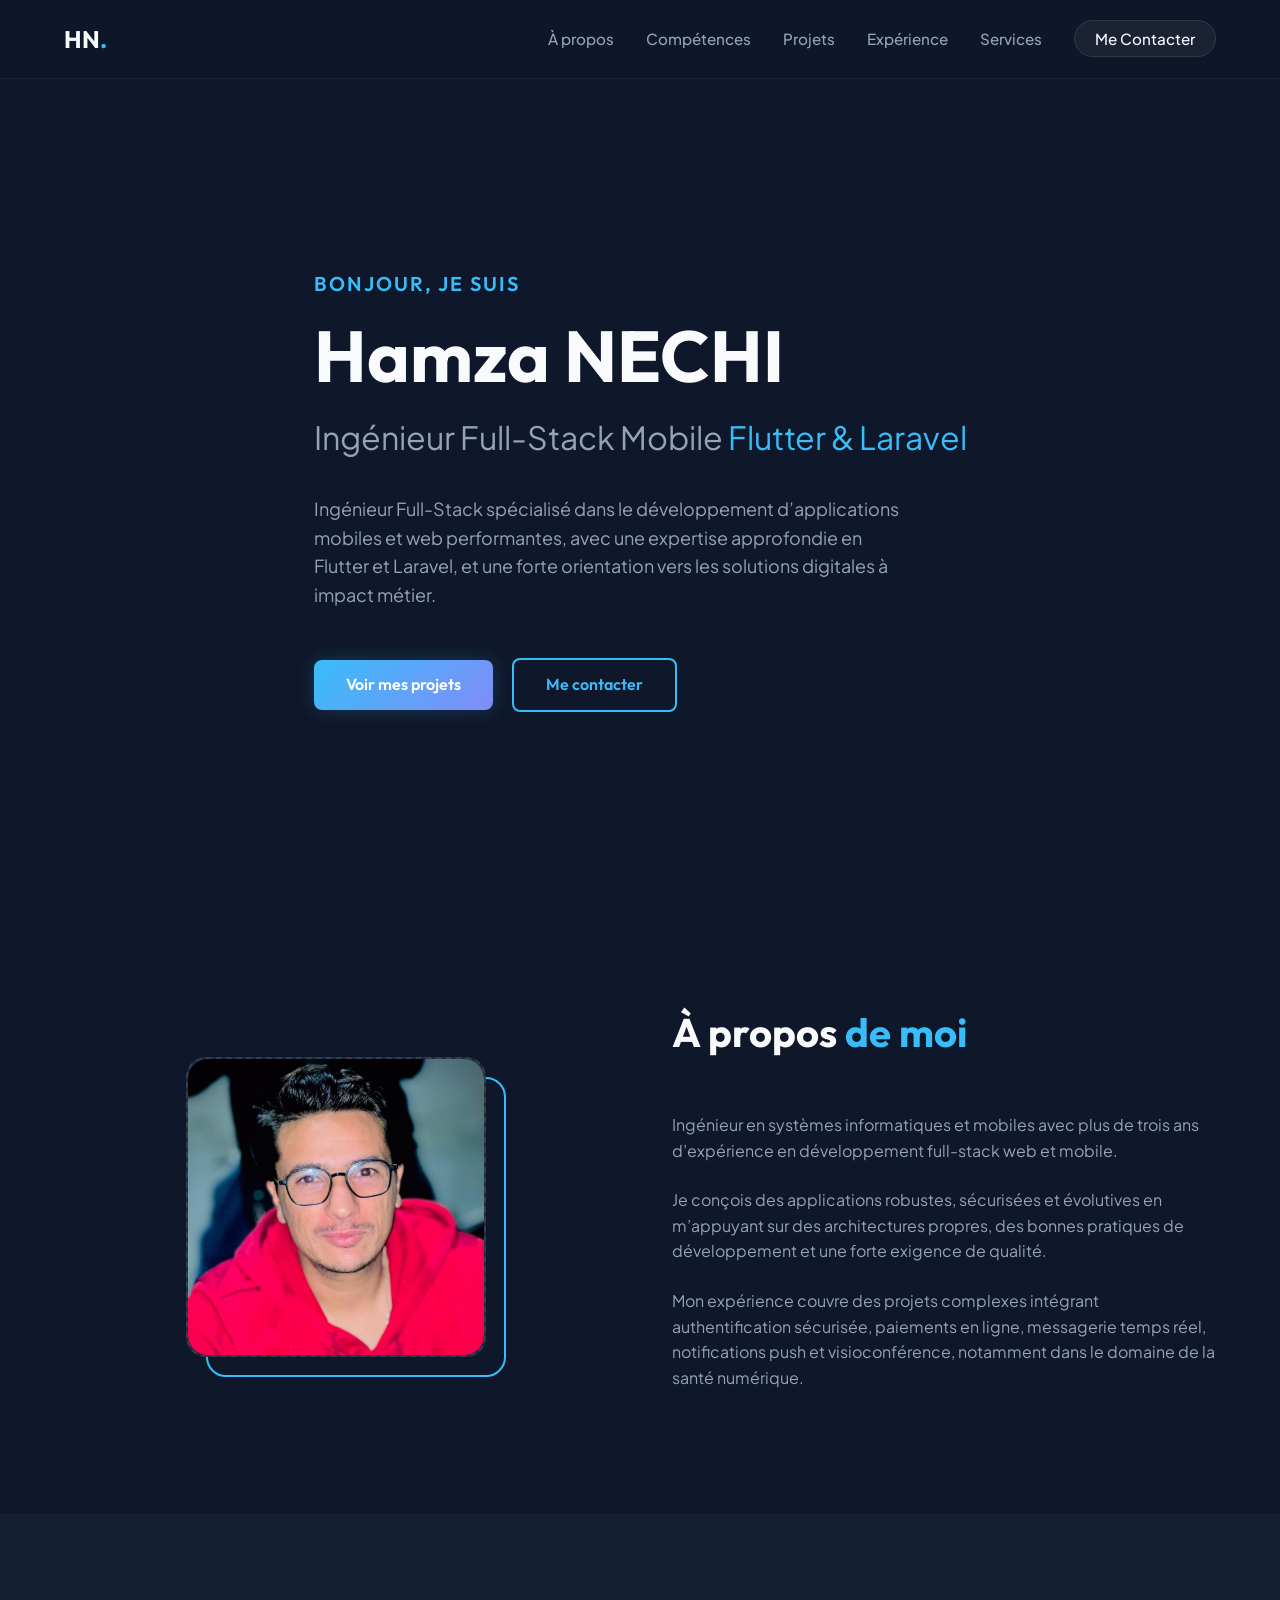
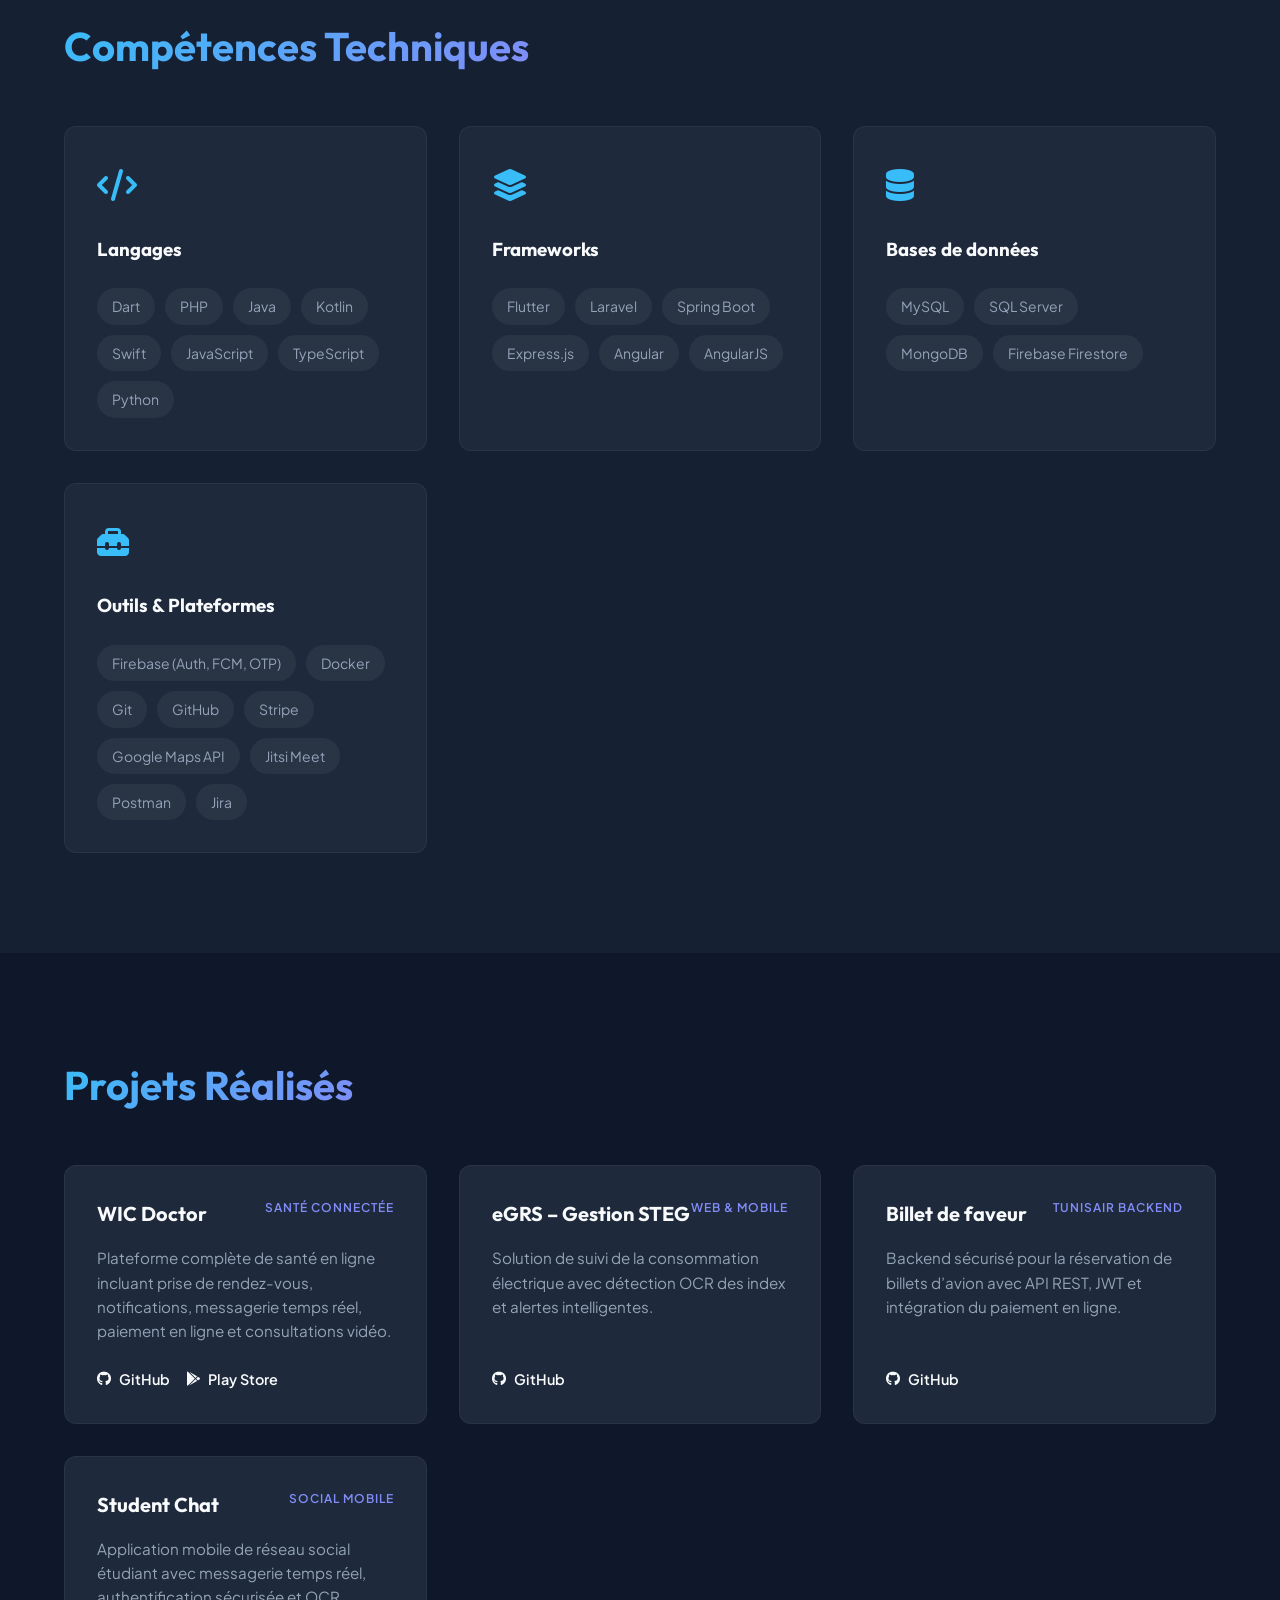
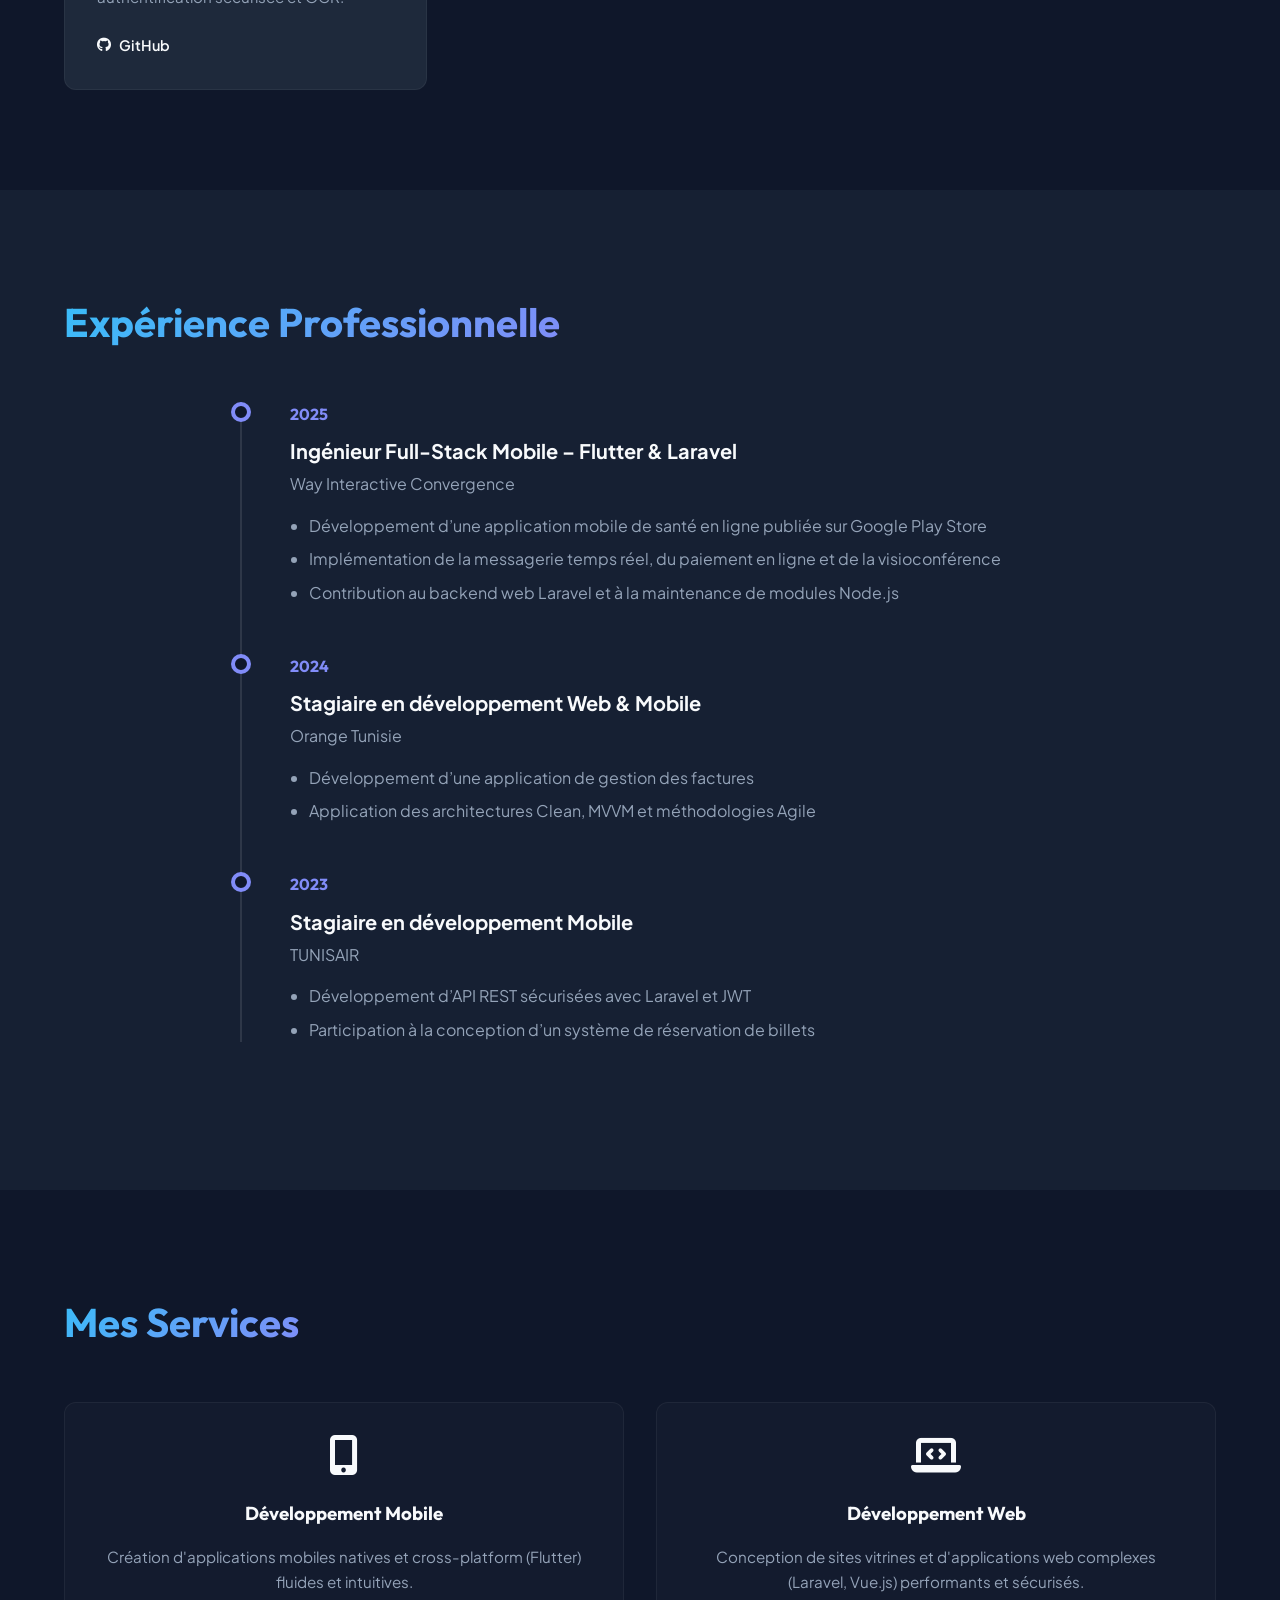
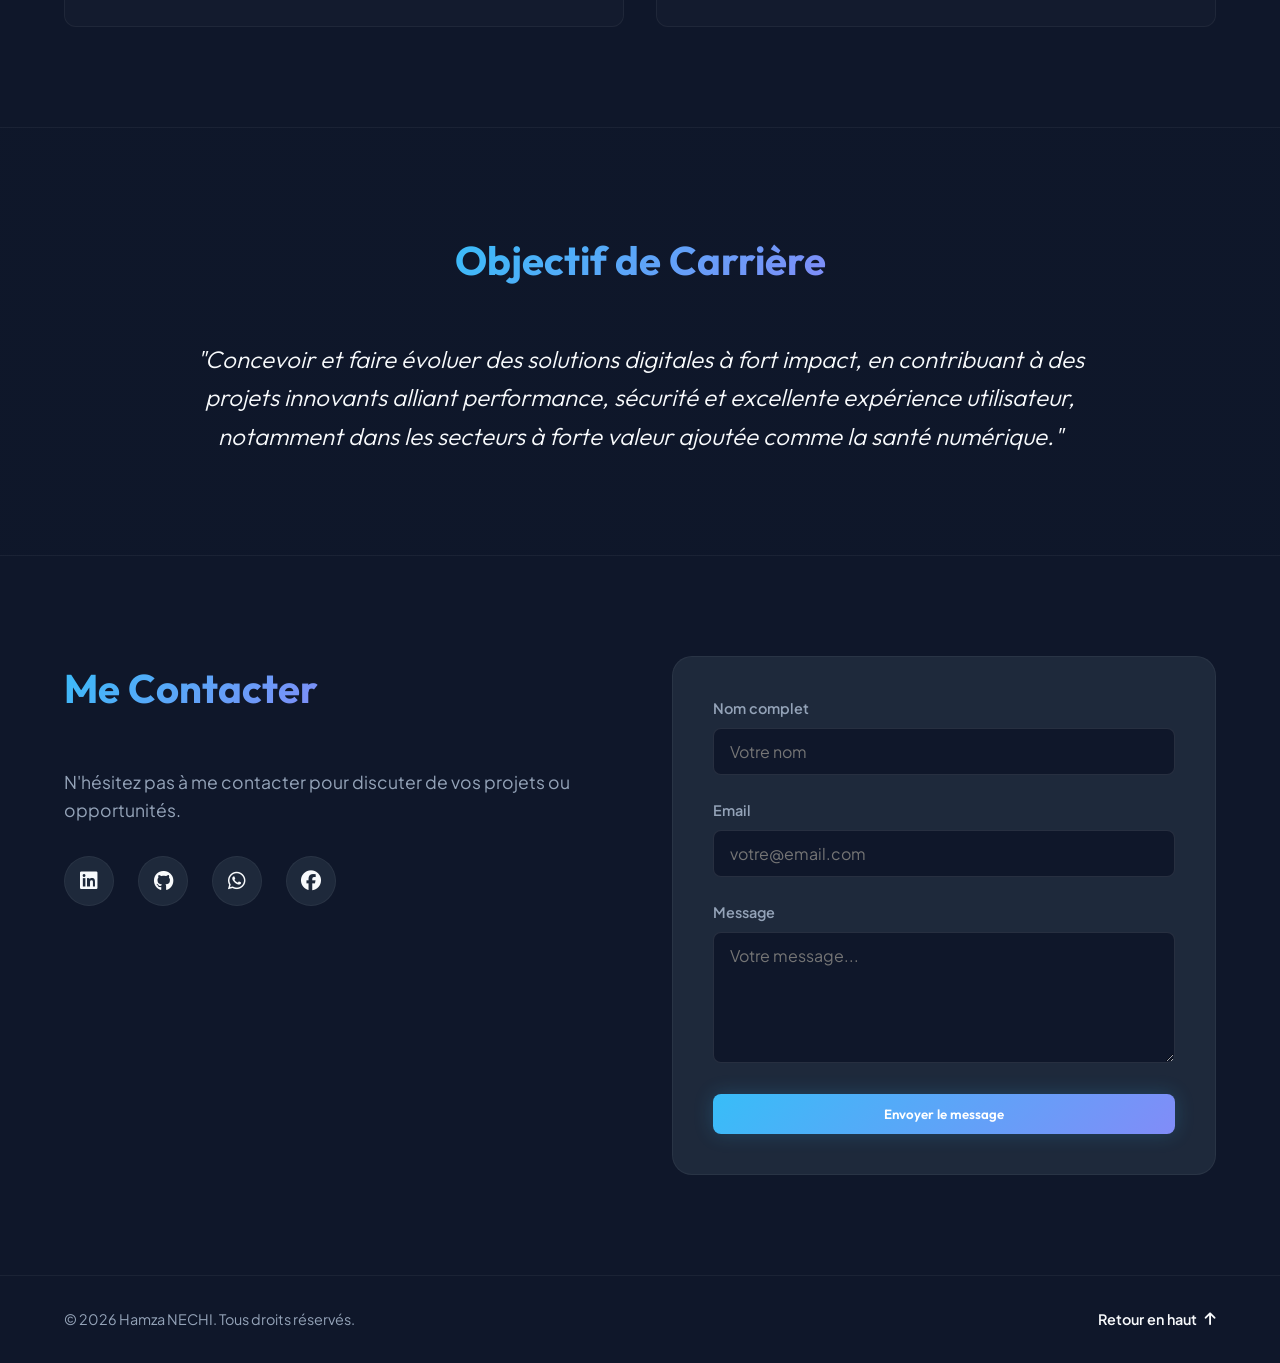
==== index.html @ a2083e77 "version 0" ====
<!DOCTYPE html>
<html lang="fr" class="scroll-smooth">

<head>
    <meta charset="UTF-8">
    <meta name="viewport" content="width=device-width, initial-scale=1.0">
    <title>Hamza NECHI | Ingénieur Full-Stack Mobile</title>
    <meta name="description"
        content="Portfolio de Hamza NECHI, Ingénieur Full-Stack Mobile spécialisé en Flutter et Laravel. Découvrez mes projets et compétences.">

    <!-- Fonts -->
    <link rel="preconnect" href="https://fonts.googleapis.com">
    <link rel="preconnect" href="https://fonts.gstatic.com" crossorigin>
    <link
        href="https://fonts.googleapis.com/css2?family=Outfit:wght@300;400;600;700&family=Plus+Jakarta+Sans:wght@400;500;700&display=swap"
        rel="stylesheet">

    <!-- Icons -->
    <link rel="stylesheet" href="https://cdnjs.cloudflare.com/ajax/libs/font-awesome/6.4.0/css/all.min.css">

    <!-- Styles -->
    <link rel="stylesheet" href="styles.css">
</head>

<body>

    <!-- Navigation -->
    <nav class="navbar">
        <div class="container nav-container">
            <a href="#hero" class="logo">HN<span class="dot">.</span></a>
            <button class="mobile-menu-btn" aria-label="Toggle menu">
                <span></span>
                <span></span>
                <span></span>
            </button>
            <ul class="nav-links">
                <li><a href="#about">À propos</a></li>
                <li><a href="#skills">Compétences</a></li>
                <li><a href="#projects">Projets</a></li>
                <li><a href="#experience">Expérience</a></li>
                <li><a href="#services">Services</a></li>
                <li><a href="#contact" class="btn-nav">Me Contacter</a></li>
            </ul>
        </div>
    </nav>

    <!-- Hero Section -->
    <section id="hero" class="hero-section">
        <div class="container hero-content">
            <span class="greeting">Bonjour, je suis</span>
            <h1 class="hero-name">Hamza NECHI</h1>
            <h2 class="hero-role">Ingénieur Full-Stack Mobile <span class="highlight">Flutter & Laravel</span></h2>
            <p class="hero-intro">
                Ingénieur Full-Stack spécialisé dans le développement d’applications mobiles et web performantes, avec
                une expertise approfondie en Flutter et Laravel, et une forte orientation vers les solutions digitales à
                impact métier.
            </p>
            <div class="hero-buttons">
                <a href="#projects" class="btn btn-primary">Voir mes projets</a>
                <a href="#contact" class="btn btn-outline">Me contacter</a>
            </div>
        </div>
        <div class="hero-background"></div>
    </section>

    <!-- About Me Section -->
    <section id="about" class="section">
        <div class="container about-container">
            <div class="about-image">
                <div class="about-frame">
                    <div class="frame-content">
                        <img src="assets/profile.jpg" alt="Hamza NECHI">
                    </div>
                    <div class="frame-backdrop"></div>
                </div>
            </div>
            <div class="about-text">
                <h2 class="section-title">À propos <span class="highlight-alt">de moi</span></h2>
                <div class="about-content">
                    <p>Ingénieur en systèmes informatiques et mobiles avec plus de trois ans d’expérience en
                        développement full-stack web et mobile.</p>
                    <p>Je conçois des applications robustes, sécurisées et évolutives en m’appuyant sur des
                        architectures propres, des bonnes pratiques de développement et une forte exigence de qualité.
                    </p>
                    <p>Mon expérience couvre des projets complexes intégrant authentification sécurisée, paiements en
                        ligne, messagerie temps réel, notifications push et visioconférence, notamment dans le domaine
                        de la santé numérique.</p>
                </div>

                <!-- Career Objective in About or separate? Request said separate section, will keep separate but maybe reference here -->
            </div>
        </div>
    </section>

    <!-- Skills Section -->
    <section id="skills" class="section bg-alt">
        <div class="container">
            <h2 class="section-title text-center">Compétences Techniques</h2>
            <div class="skills-grid">

                <!-- Languages -->
                <div class="skill-card">
                    <div class="skill-icon"><i class="fa-solid fa-code"></i></div>
                    <h3>Langages</h3>
                    <div class="skill-tags">
                        <span>Dart</span>
                        <span>PHP</span>
                        <span>Java</span>
                        <span>Kotlin</span>
                        <span>Swift</span>
                        <span>JavaScript</span>
                        <span>TypeScript</span>
                        <span>Python</span>
                    </div>
                </div>

                <!-- Frameworks -->
                <div class="skill-card">
                    <div class="skill-icon"><i class="fa-solid fa-layer-group"></i></div>
                    <h3>Frameworks</h3>
                    <div class="skill-tags">
                        <span>Flutter</span>
                        <span>Laravel</span>
                        <span>Spring Boot</span>
                        <span>Express.js</span>
                        <span>Angular</span>
                        <span>AngularJS</span>
                    </div>
                </div>

                <!-- Databases -->
                <div class="skill-card">
                    <div class="skill-icon"><i class="fa-solid fa-database"></i></div>
                    <h3>Bases de données</h3>
                    <div class="skill-tags">
                        <span>MySQL</span>
                        <span>SQL Server</span>
                        <span>MongoDB</span>
                        <span>Firebase Firestore</span>
                    </div>
                </div>

                <!-- Tools -->
                <div class="skill-card">
                    <div class="skill-icon"><i class="fa-solid fa-toolbox"></i></div>
                    <h3>Outils & Plateformes</h3>
                    <div class="skill-tags">
                        <span>Firebase (Auth, FCM, OTP)</span>
                        <span>Docker</span>
                        <span>Git</span>
                        <span>GitHub</span>
                        <span>Stripe</span>
                        <span>Google Maps API</span>
                        <span>Jitsi Meet</span>
                        <span>Postman</span>
                        <span>Jira</span>
                    </div>
                </div>

            </div>
        </div>
    </section>

    <!-- Projects Section -->
    <section id="projects" class="section">
        <div class="container">
            <h2 class="section-title text-center">Projets Réalisés</h2>
            <div class="projects-grid">

                <!-- Project 1 -->
                <article class="project-card">
                    <div class="project-content">
                        <div class="project-header">
                            <h3>WIC Doctor</h3>
                            <span class="project-type">Santé Connectée</span>
                        </div>
                        <p>Plateforme complète de santé en ligne incluant prise de rendez-vous, notifications,
                            messagerie temps réel, paiement en ligne et consultations vidéo.</p>
                        <div class="project-links">
                            <a href="#" class="link-item"><i class="fa-brands fa-github"></i> GitHub</a>
                            <a href="#" class="link-item"><i class="fa-brands fa-google-play"></i> Play Store</a>
                        </div>
                    </div>
                </article>

                <!-- Project 2 -->
                <article class="project-card">
                    <div class="project-content">
                        <div class="project-header">
                            <h3>eGRS – Gestion STEG</h3>
                            <span class="project-type">Web & Mobile</span>
                        </div>
                        <p>Solution de suivi de la consommation électrique avec détection OCR des index et alertes
                            intelligentes.</p>
                        <div class="project-links">
                            <a href="#" class="link-item"><i class="fa-brands fa-github"></i> GitHub</a>
                        </div>
                    </div>
                </article>

                <!-- Project 3 -->
                <article class="project-card">
                    <div class="project-content">
                        <div class="project-header">
                            <h3>Billet de faveur</h3>
                            <span class="project-type">TUNISAIR Backend</span>
                        </div>
                        <p>Backend sécurisé pour la réservation de billets d’avion avec API REST, JWT et intégration du
                            paiement en ligne.</p>
                        <div class="project-links">
                            <a href="#" class="link-item"><i class="fa-brands fa-github"></i> GitHub</a>
                        </div>
                    </div>
                </article>

                <!-- Project 4 -->
                <article class="project-card">
                    <div class="project-content">
                        <div class="project-header">
                            <h3>Student Chat</h3>
                            <span class="project-type">Social Mobile</span>
                        </div>
                        <p>Application mobile de réseau social étudiant avec messagerie temps réel, authentification
                            sécurisée et OCR.</p>
                        <div class="project-links">
                            <a href="#" class="link-item"><i class="fa-brands fa-github"></i> GitHub</a>
                        </div>
                    </div>
                </article>

            </div>
        </div>
    </section>

    <!-- Experience Section -->
    <section id="experience" class="section bg-alt">
        <div class="container">
            <h2 class="section-title text-center">Expérience Professionnelle</h2>
            <div class="timeline">

                <!-- Exp 1 -->
                <div class="timeline-item">
                    <div class="timeline-marker"></div>
                    <div class="timeline-content">
                        <div class="timeline-date">2025</div>
                        <h3 class="timeline-role">Ingénieur Full-Stack Mobile – Flutter & Laravel</h3>
                        <h4 class="timeline-company">Way Interactive Convergence</h4>
                        <ul class="timeline-details">
                            <li>Développement d’une application mobile de santé en ligne publiée sur Google Play Store
                            </li>
                            <li>Implémentation de la messagerie temps réel, du paiement en ligne et de la
                                visioconférence</li>
                            <li>Contribution au backend web Laravel et à la maintenance de modules Node.js</li>
                        </ul>
                    </div>
                </div>

                <!-- Exp 2 -->
                <div class="timeline-item">
                    <div class="timeline-marker"></div>
                    <div class="timeline-content">
                        <div class="timeline-date">2024</div>
                        <h3 class="timeline-role">Stagiaire en développement Web & Mobile</h3>
                        <h4 class="timeline-company">Orange Tunisie</h4>
                        <ul class="timeline-details">
                            <li>Développement d’une application de gestion des factures</li>
                            <li>Application des architectures Clean, MVVM et méthodologies Agile</li>
                        </ul>
                    </div>
                </div>

                <!-- Exp 3 -->
                <div class="timeline-item">
                    <div class="timeline-marker"></div>
                    <div class="timeline-content">
                        <div class="timeline-date">2023</div>
                        <h3 class="timeline-role">Stagiaire en développement Mobile</h3>
                        <h4 class="timeline-company">TUNISAIR</h4>
                        <ul class="timeline-details">
                            <li>Développement d’API REST sécurisées avec Laravel et JWT</li>
                            <li>Participation à la conception d’un système de réservation de billets</li>
                        </ul>
                    </div>
                </div>

            </div>
        </div>
    </section>

    <!-- Services Section -->
    <section id="services" class="section">
        <div class="container">
            <h2 class="section-title text-center">Mes Services</h2>
            <div class="services-grid">
                <div class="service-card">
                    <i class="fa-solid fa-mobile-screen-button service-icon"></i>
                    <h3>Développement Mobile</h3>
                    <p>Création d'applications mobiles natives et cross-platform (Flutter) fluides et intuitives.</p>
                </div>
                <div class="service-card">
                    <i class="fa-solid fa-laptop-code service-icon"></i>
                    <h3>Développement Web</h3>
                    <p>Conception de sites vitrines et d'applications web complexes (Laravel, Vue.js) performants et
                        sécurisés.</p>
                </div>
            </div>
        </div>
    </section>

    <!-- Career Objective -->
    <section id="objective" class="section callout-section">
        <div class="container text-center">
            <h2 class="section-title">Objectif de Carrière</h2>
            <p class="objective-text">
                "Concevoir et faire évoluer des solutions digitales à fort impact, en contribuant à des projets
                innovants alliant performance, sécurité et excellente expérience utilisateur, notamment dans les
                secteurs à forte valeur ajoutée comme la santé numérique."
            </p>
        </div>
    </section>

    <!-- Contact Section -->
    <section id="contact" class="section">
        <div class="container contact-container">
            <div class="contact-info">
                <h2 class="section-title">Me Contacter</h2>
                <p>N'hésitez pas à me contacter pour discuter de vos projets ou opportunités.</p>
                <div class="social-links">
                    <a href="https://www.linkedin.com/in/hamza-nechi/" target="_blank" aria-label="LinkedIn"><i
                            class="fa-brands fa-linkedin"></i></a>
                    <a href="https://github.com/HamzaNechi" target="_blank" aria-label="GitHub"><i
                            class="fa-brands fa-github"></i></a>
                    <a href="https://wa.me/21652907678" target="_blank" aria-label="WhatsApp"><i
                            class="fa-brands fa-whatsapp"></i></a>
                    <a href="#" aria-label="Facebook"><i class="fa-brands fa-facebook"></i></a>
                </div>
            </div>
            <div class="contact-form-wrapper">
                <form class="contact-form">
                    <div class="form-group">
                        <label for="name">Nom complet</label>
                        <input type="text" id="name" name="name" required placeholder="Votre nom">
                    </div>
                    <div class="form-group">
                        <label for="email">Email</label>
                        <input type="email" id="email" name="email" required placeholder="votre@email.com">
                    </div>
                    <div class="form-group">
                        <label for="message">Message</label>
                        <textarea id="message" name="message" rows="5" required
                            placeholder="Votre message..."></textarea>
                    </div>
                    <button type="submit" class="btn btn-primary full-width">Envoyer le message</button>
                </form>
            </div>
        </div>
    </section>

    <!-- Footer -->
    <footer class="footer">
        <div class="container footer-content">
            <p>&copy; 2026 Hamza NECHI. Tous droits réservés.</p>
            <a href="#hero" class="back-to-top">Retour en haut <i class="fa-solid fa-arrow-up"></i></a>
        </div>
    </footer>

    <script src="script.js"></script>
</body>

</html>
---- styles.css ----
/* CSS Variables & Reset */
:root {
    /* Colors - Slate & Blue Theme */
    --bg-dark: #0f172a;
    --bg-card: #1e293b;
    --bg-alt: #162033;

    --text-main: #f8fafc;
    --text-muted: #94a3b8;

    --accent-primary: #38bdf8;
    /* Sky 400 */
    --accent-secondary: #818cf8;
    /* Indigo 400 */
    --accent-glow: rgba(56, 189, 248, 0.2);

    --gradient-main: linear-gradient(135deg, var(--accent-primary), var(--accent-secondary));

    --font-heading: 'Outfit', sans-serif;
    --font-body: 'Plus Jakarta Sans', sans-serif;

    --radius-sm: 8px;
    --radius-md: 12px;
    --radius-lg: 20px;

    --transition: all 0.3s ease;
}

* {
    margin: 0;
    padding: 0;
    box-sizing: border-box;
}

html,
body {
    overflow-x: hidden;
    width: 100%;
}

html {
    scroll-behavior: smooth;
    scroll-padding-top: 80px;
}

body {
    background-color: var(--bg-dark);
    color: var(--text-main);
    font-family: var(--font-body);
    line-height: 1.6;
}

a {
    text-decoration: none;
    color: inherit;
    transition: var(--transition);
}

ul {
    list-style: none;
}

img {
    max-width: 100%;
    height: auto;
    display: block;
}

/* Utilities */
.container {
    max-width: 1200px;
    margin: 0 auto;
    padding: 0 24px;
}

.text-center {
    text-align: center;
}

.section {
    padding: 100px 0;
}

.bg-alt {
    background-color: var(--bg-alt);
}

.section-title {
    font-family: var(--font-heading);
    font-size: 2.5rem;
    font-weight: 700;
    margin-bottom: 3rem;
    background: var(--gradient-main);
    background-clip: text;
    -webkit-background-clip: text;
    -webkit-text-fill-color: transparent;
    display: inline-block;
}

.highlight {
    color: var(--accent-primary);
}

/* Buttons */
.btn {
    display: inline-block;
    padding: 12px 32px;
    border-radius: var(--radius-sm);
    font-weight: 600;
    cursor: pointer;
    font-family: var(--font-heading);
}

.btn-primary {
    background: var(--gradient-main);
    color: #fff;
    box-shadow: 0 0 20px var(--accent-glow);
    border: none;
}

.btn-primary:hover {
    box-shadow: 0 0 30px rgba(56, 189, 248, 0.4);
    transform: translateY(-2px);
}

.btn-outline {
    background: transparent;
    border: 2px solid var(--accent-primary);
    color: var(--accent-primary);
    margin-left: 1rem;
}

.btn-outline:hover {
    background: rgba(56, 189, 248, 0.1);
}

.full-width {
    width: 100%;
}

/* Navbar */
.navbar {
    position: fixed;
    top: 0;
    left: 0;
    width: 100%;
    background-color: rgba(15, 23, 42, 0.9);
    backdrop-filter: blur(10px);
    z-index: 1000;
    border-bottom: 1px solid rgba(255, 255, 255, 0.05);
    padding: 20px 0;
    transition: padding 0.3s;
}

.nav-container {
    display: flex;
    justify-content: space-between;
    align-items: center;
}

.logo {
    font-family: var(--font-heading);
    font-size: 1.5rem;
    font-weight: 700;
    color: var(--text-main);
}

.dot {
    color: var(--accent-primary);
}

.nav-links {
    display: flex;
    gap: 32px;
    align-items: center;
}

.nav-links li a {
    font-size: 0.95rem;
    font-weight: 500;
    color: var(--text-muted);
}

.nav-links li a:hover,
.nav-links li a.active {
    color: var(--accent-primary);
}

.btn-nav {
    padding: 8px 20px;
    background: rgba(255, 255, 255, 0.05);
    border-radius: 50px;
    color: var(--text-main) !important;
    border: 1px solid rgba(255, 255, 255, 0.1);
}

.btn-nav:hover {
    border-color: var(--accent-primary);
    background: rgba(56, 189, 248, 0.1);
}

.mobile-menu-btn {
    display: none;
    background: none;
    border: none;
    cursor: pointer;
}

/* Hero Section */
.hero-section {
    min-height: 100vh;
    display: flex;
    align-items: center;
    position: relative;
    /* For background graphic */
    padding-top: 80px;
}

.hero-content {
    max-width: 800px;
    position: relative;
    z-index: 2;
}

.greeting {
    display: block;
    font-family: var(--font-heading);
    color: var(--accent-primary);
    font-size: 1.25rem;
    margin-bottom: 1rem;
    letter-spacing: 2px;
    text-transform: uppercase;
    font-weight: 600;
}

.hero-name {
    font-family: var(--font-heading);
    font-size: 4.5rem;
    font-weight: 700;
    line-height: 1.1;
    margin-bottom: 1rem;
}

.hero-role {
    font-size: 2rem;
    color: var(--text-muted);
    font-weight: 400;
    margin-bottom: 2rem;
}

.hero-intro {
    font-size: 1.125rem;
    color: var(--text-muted);
    max-width: 600px;
    margin-bottom: 3rem;
}

/* About Section */
.about-container {
    display: grid;
    grid-template-columns: 1fr 1fr;
    gap: 4rem;
    align-items: center;
}

.about-frame {
    position: relative;
    width: 100%;
    max-width: 300px;
    aspect-ratio: 1 / 1;
    margin: 0 auto;
}

.frame-content {
    position: absolute;
    top: 0;
    left: 0;
    width: 100%;
    height: 100%;
    background: var(--bg-card);
    border: 2px dashed rgba(255, 255, 255, 0.1);
    border-radius: 20px;
    display: flex;
    align-items: center;
    justify-content: center;
    z-index: 2;
    overflow: hidden;
}

.frame-content img {
    width: 100%;
    height: 100%;
    object-fit: cover;
    border-radius: inherit;
}

.frame-backdrop {
    position: absolute;
    top: 20px;
    left: 20px;
    width: 100%;
    height: 100%;
    border: 2px solid var(--accent-primary);
    border-radius: 20px;
    z-index: 1;
}

.placeholder-icon {
    font-size: 4rem;
    color: var(--text-muted);
}

/* Specific override for About title to match design colors */
#about .section-title {
    background: none;
    -webkit-background-clip: initial;
    background-clip: initial;
    -webkit-text-fill-color: initial;
    color: var(--text-main);
}

.highlight-alt {
    color: var(--accent-primary);
    font-weight: 700;
}

.about-content p {
    margin-bottom: 1.5rem;
    color: var(--text-muted);
}

/* Skills Section */
.skills-grid {
    display: grid;
    grid-template-columns: repeat(auto-fit, minmax(280px, 1fr));
    gap: 2rem;
}

.skill-card {
    background: var(--bg-card);
    padding: 2rem;
    border-radius: var(--radius-md);
    transition: var(--transition);
    border: 1px solid rgba(255, 255, 255, 0.05);
}

.skill-card:hover {
    transform: translateY(-5px);
    border-color: var(--accent-primary);
}

.skill-icon {
    font-size: 2rem;
    color: var(--accent-primary);
    margin-bottom: 1.5rem;
}

.skill-card h3 {
    margin-bottom: 1.5rem;
    font-family: var(--font-heading);
}

.skill-tags {
    display: flex;
    flex-wrap: wrap;
    gap: 10px;
}

.skill-tags span {
    background: rgba(255, 255, 255, 0.05);
    padding: 6px 14px;
    border-radius: 50px;
    font-size: 0.875rem;
    color: var(--text-muted);
    border: 1px solid transparent;
}

.skill-card:hover .skill-tags span {
    background: rgba(56, 189, 248, 0.1);
    color: var(--accent-primary);
}

/* Projects Section */
.projects-grid {
    display: grid;
    grid-template-columns: repeat(auto-fit, minmax(300px, 1fr));
    gap: 2rem;
}

.project-card {
    background: var(--bg-card);
    border-radius: var(--radius-md);
    overflow: hidden;
    transition: var(--transition);
    border: 1px solid rgba(255, 255, 255, 0.05);
    display: flex;
    flex-direction: column;
}

.project-card:hover {
    border-color: var(--accent-secondary);
    transform: translateY(-5px);
}

.project-content {
    padding: 2rem;
    flex: 1;
    display: flex;
    flex-direction: column;
}

.project-header {
    display: flex;
    justify-content: space-between;
    align-items: flex-start;
    margin-bottom: 1rem;
}

.project-header h3 {
    font-family: var(--font-heading);
    font-size: 1.25rem;
    color: var(--text-main);
}

.project-type {
    font-size: 0.75rem;
    text-transform: uppercase;
    color: var(--accent-secondary);
    font-weight: 600;
    letter-spacing: 1px;
}

.project-content p {
    color: var(--text-muted);
    font-size: 0.95rem;
    margin-bottom: 1.5rem;
    flex: 1;
}

.project-links {
    display: flex;
    gap: 1rem;
}

.link-item {
    font-size: 0.9rem;
    font-weight: 600;
    color: var(--text-main);
    display: flex;
    align-items: center;
    gap: 8px;
}

.link-item:hover {
    color: var(--accent-primary);
}

/* Experience Section */
.timeline {
    position: relative;
    max-width: 800px;
    margin: 0 auto;
}

.timeline::before {
    content: '';
    position: absolute;
    left: 0;
    top: 0;
    bottom: 0;
    width: 2px;
    background: rgba(255, 255, 255, 0.1);
}

.timeline-item {
    position: relative;
    padding-left: 50px;
    margin-bottom: 3rem;
}

.timeline-marker {
    position: absolute;
    left: -9px;
    top: 0;
    width: 20px;
    height: 20px;
    border-radius: 50%;
    background: var(--bg-dark);
    border: 4px solid var(--accent-secondary);
}

.timeline-date {
    font-family: var(--font-heading);
    font-weight: 700;
    color: var(--accent-secondary);
    margin-bottom: 0.5rem;
}

.timeline-role {
    font-size: 1.25rem;
    color: var(--text-main);
    margin-bottom: 0.25rem;
}

.timeline-company {
    font-size: 1rem;
    color: var(--text-muted);
    font-weight: 400;
    margin-bottom: 1rem;
}

.timeline-details {
    list-style: disc;
    padding-left: 1.2rem;
    color: var(--text-muted);
}

.timeline-details li {
    margin-bottom: 0.5rem;
}

/* Services Section */
.services-grid {
    display: grid;
    grid-template-columns: repeat(auto-fit, minmax(250px, 1fr));
    gap: 2rem;
}

.service-card {
    background: rgba(255, 255, 255, 0.02);
    border: 1px solid rgba(255, 255, 255, 0.05);
    padding: 2rem;
    border-radius: var(--radius-md);
    text-align: center;
    transition: var(--transition);
}

.service-card:hover {
    background: var(--bg-card);
    border-color: var(--accent-primary);
}

.service-icon {
    font-size: 2.5rem;
    color: var(--text-main);
    margin-bottom: 1.5rem;
    transition: var(--transition);
}

.service-card:hover .service-icon {
    color: var(--accent-primary);
    transform: scale(1.1);
}

.service-card h3 {
    margin-bottom: 1rem;
    font-family: var(--font-heading);
}

.service-card p {
    color: var(--text-muted);
    font-size: 0.95rem;
}

/* Career Objective Callout */
.callout-section {
    background: linear-gradient(rgba(15, 23, 42, 0.9), rgba(15, 23, 42, 0.9)), url('[data-uri]');
    border-top: 1px solid rgba(255, 255, 255, 0.05);
    border-bottom: 1px solid rgba(255, 255, 255, 0.05);
}

.objective-text {
    font-size: 1.5rem;
    font-family: var(--font-heading);
    font-weight: 300;
    font-style: italic;
    color: var(--text-main);
    max-width: 900px;
    margin: 0 auto;
    line-height: 1.6;
}

/* Contact Section */
.contact-container {
    display: grid;
    grid-template-columns: 1fr 1fr;
    gap: 4rem;
}

.contact-info p {
    color: var(--text-muted);
    margin-bottom: 2rem;
    font-size: 1.1rem;
}

.social-links {
    display: flex;
    gap: 1.5rem;
}

.social-links a {
    width: 50px;
    height: 50px;
    background: var(--bg-card);
    display: flex;
    align-items: center;
    justify-content: center;
    border-radius: 50%;
    color: var(--text-main);
    font-size: 1.25rem;
    border: 1px solid rgba(255, 255, 255, 0.05);
    transition: var(--transition);
}

.social-links a:hover {
    background: var(--accent-primary);
    color: #fff;
    transform: translateY(-5px);
}

.contact-form {
    background: var(--bg-card);
    padding: 2.5rem;
    border-radius: var(--radius-lg);
    border: 1px solid rgba(255, 255, 255, 0.05);
}

.form-group {
    margin-bottom: 1.5rem;
}

.form-group label {
    display: block;
    margin-bottom: 0.5rem;
    font-weight: 600;
    font-size: 0.9rem;
    color: var(--text-muted);
}

.form-group input,
.form-group textarea {
    width: 100%;
    padding: 12px 16px;
    border-radius: var(--radius-sm);
    background: var(--bg-dark);
    border: 1px solid rgba(255, 255, 255, 0.1);
    color: var(--text-main);
    font-family: var(--font-body);
    font-size: 1rem;
    transition: var(--transition);
}

.form-group input:focus,
.form-group textarea:focus {
    outline: none;
    border-color: var(--accent-primary);
    box-shadow: 0 0 0 4px rgba(56, 189, 248, 0.1);
}

/* Footer */
.footer {
    padding: 2rem 0;
    border-top: 1px solid rgba(255, 255, 255, 0.05);
    background: var(--bg-dark);
}

.footer-content {
    display: flex;
    justify-content: space-between;
    align-items: center;
    color: var(--text-muted);
    font-size: 0.9rem;
}

.back-to-top {
    display: flex;
    align-items: center;
    gap: 8px;
    color: var(--text-main);
    font-weight: 600;
}

.back-to-top:hover {
    color: var(--accent-primary);
}

/* Responsive */
@media (max-width: 992px) {
    .hero-name {
        font-size: 3.5rem;
    }
}

@media (max-width: 768px) {
    .nav-links {
        position: fixed;
        top: 0;
        right: -100%;
        width: 100%;
        /* Full width for better UX on small screens */
        height: 100vh;
        background: var(--bg-card);
        flex-direction: column;
        justify-content: center;
        align-items: center;
        padding-bottom: 2rem;
        transition: 0.3s cubic-bezier(0.4, 0, 0.2, 1);
        box-shadow: none;
        /* Full screen doesn't need shadow */
        z-index: 1000;
    }

    .nav-links li {
        margin: 1.5rem 0;
    }

    .nav-links li a {
        font-size: 1.5rem;
        /* Larger touch targets */
    }

    .nav-links.active {
        right: 0;
    }

    .mobile-menu-btn {
        display: block;
        width: 30px;
        height: 20px;
        position: relative;
        z-index: 1001;
    }

    .mobile-menu-btn span {
        display: block;
        width: 100%;
        height: 2px;
        background: var(--text-main);
        margin-bottom: 6px;
        border-radius: 2px;
        transition: 0.3s;
    }

    .mobile-menu-btn.active span:nth-child(1) {
        transform: rotate(45deg) translate(5px, 6px);
    }

    .mobile-menu-btn.active span:nth-child(2) {
        opacity: 0;
    }

    .mobile-menu-btn.active span:nth-child(3) {
        transform: rotate(-45deg) translate(5px, -6px);
    }

    .hero-name {
        font-size: 2.8rem;
    }

    .about-container,
    .contact-container {
        grid-template-columns: 1fr;
        gap: 2rem;
    }

    /* Force grids to single column on mobile to prevent overflow from minmax */
    .skills-grid,
    .projects-grid,
    .services-grid {
        grid-template-columns: 1fr;
    }

    .container {
        padding: 0 16px;
    }

    .timeline::before {
        left: 0;
    }

    .timeline-item {
        padding-left: 30px;
    }

    .timeline-marker {
        width: 15px;
        height: 15px;
        left: -7px;
    }
}

@media (max-width: 480px) {
    .hero-name {
        font-size: 2.2rem;
    }

    .hero-buttons {
        display: flex;
        flex-direction: column;
        gap: 1rem;
    }

    .btn-outline {
        margin-left: 0;
    }

    /* Fix About Frame Alignment on Mobile */
    .about-image {
        display: flex;
        justify-content: center;
        margin-bottom: 2rem;
    }

    .about-frame {
        max-width: 260px;
    }

    /* Adjust Section Padding for Mobile */
    .section {
        padding: 60px 0;
    }

    /* Hero Text Size Adjustment */
    .hero-name {
        font-size: 2.5rem;
    }

    .hero-role {
        font-size: 1.5rem;
    }

    /* Footer Stack */
    .footer-content {
        flex-direction: column;
        gap: 1rem;
        text-align: center;
    }
}

/* Animations */
.reveal-element {
    opacity: 0;
    transform: translateY(30px);
    transition: all 0.6s ease-out;
}

.reveal-active {
    opacity: 1;
    transform: translateY(0);
}
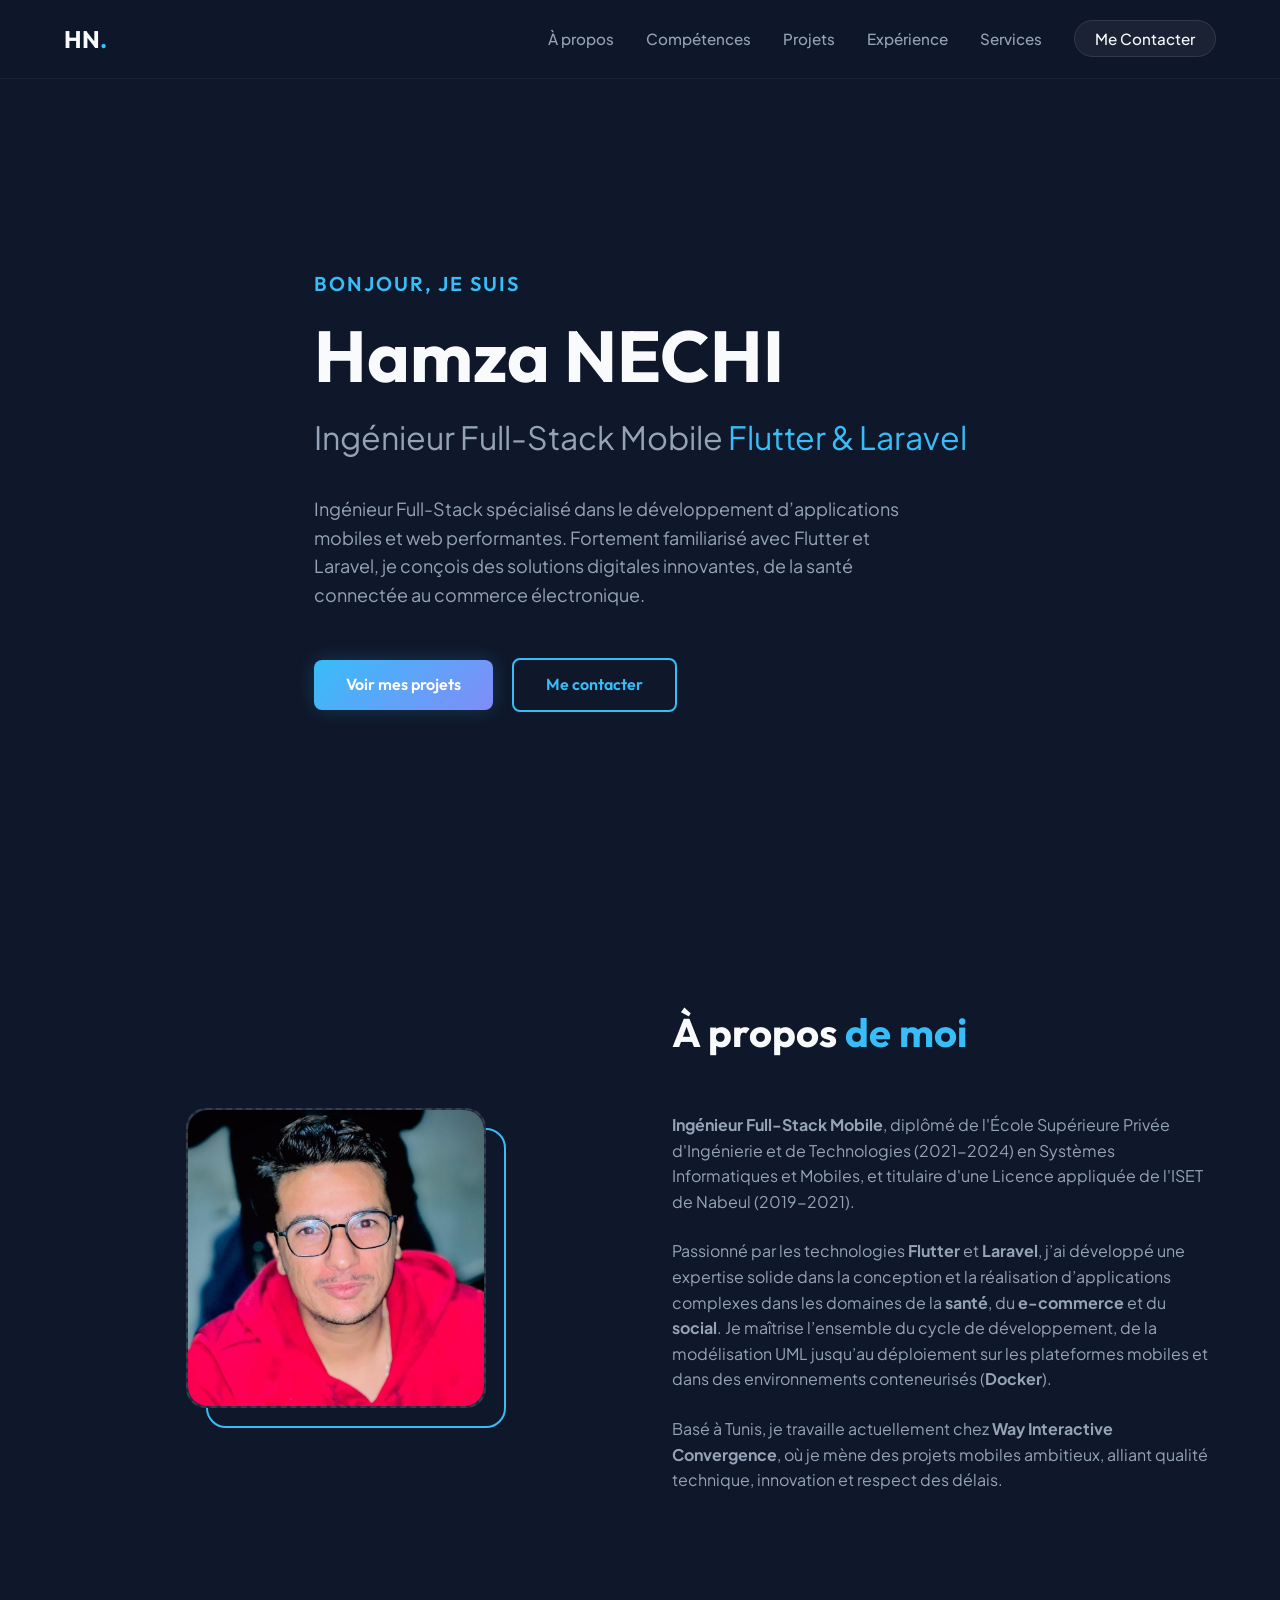
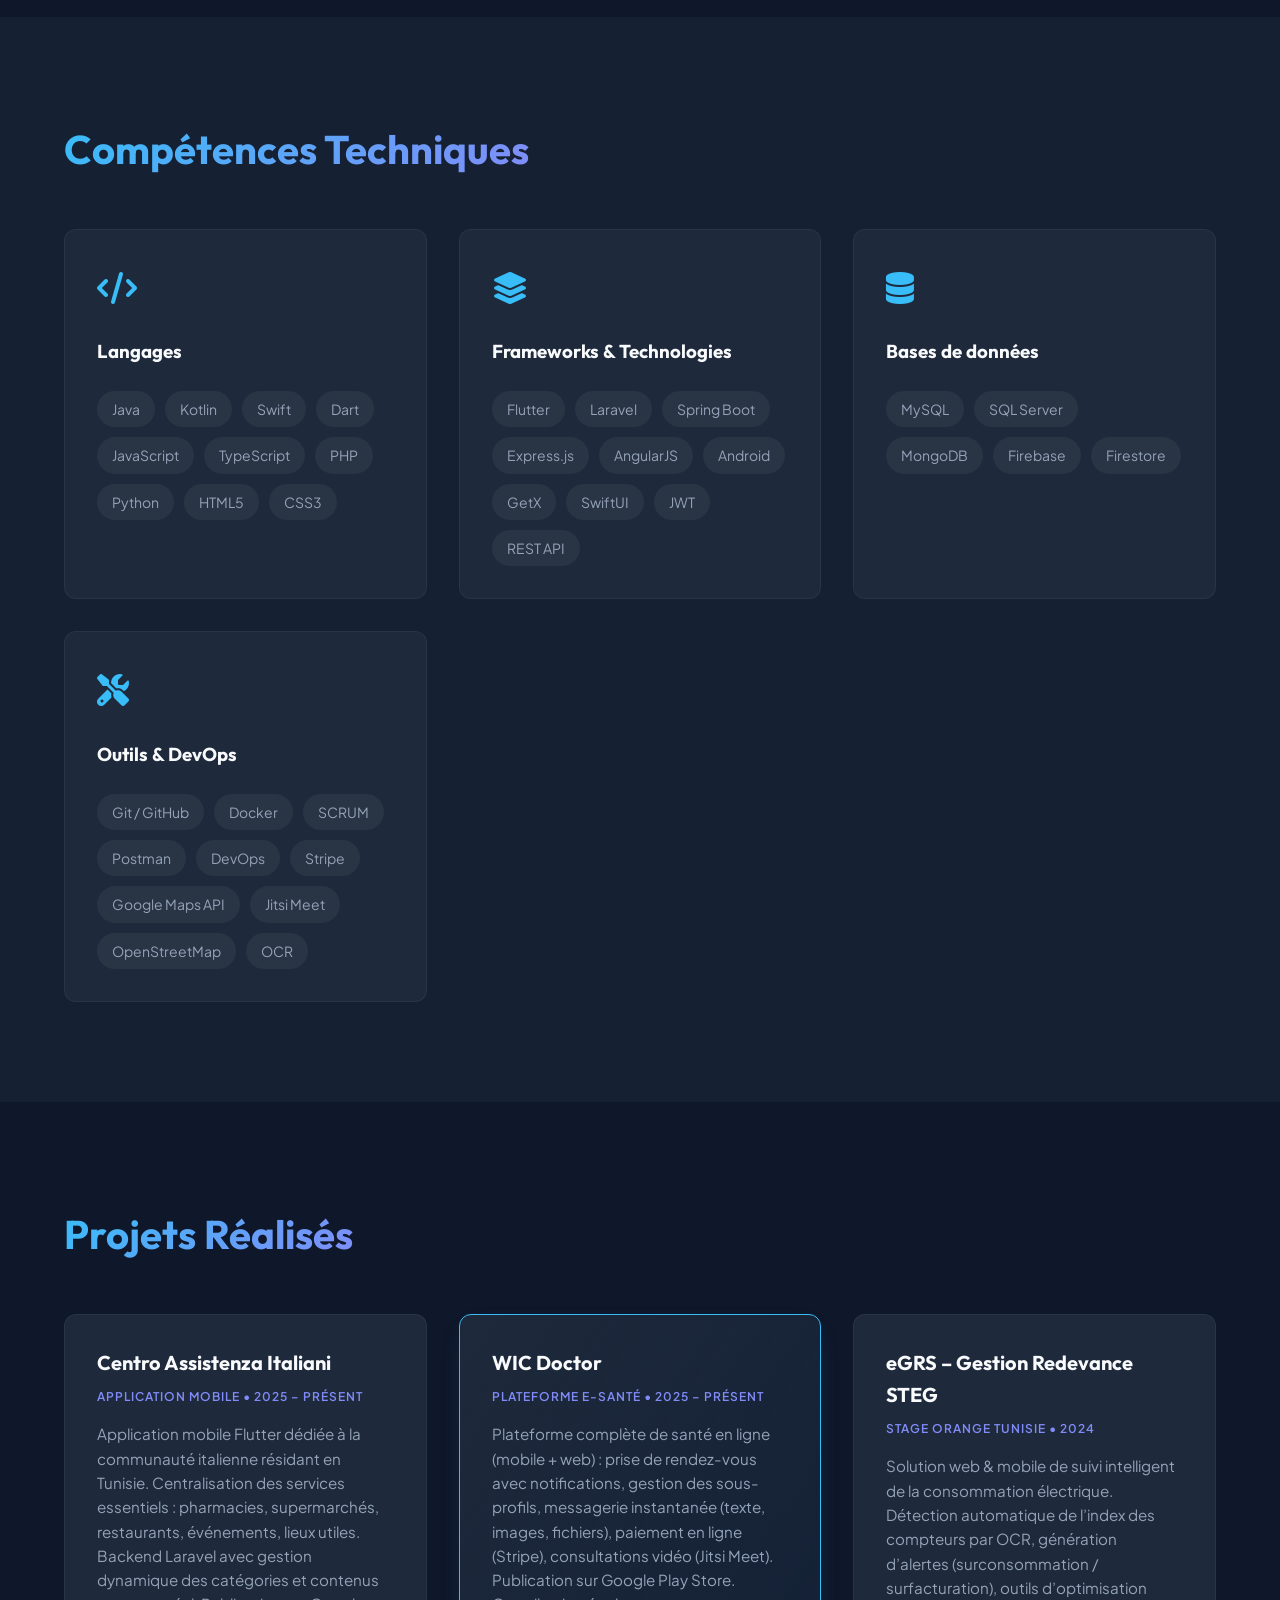
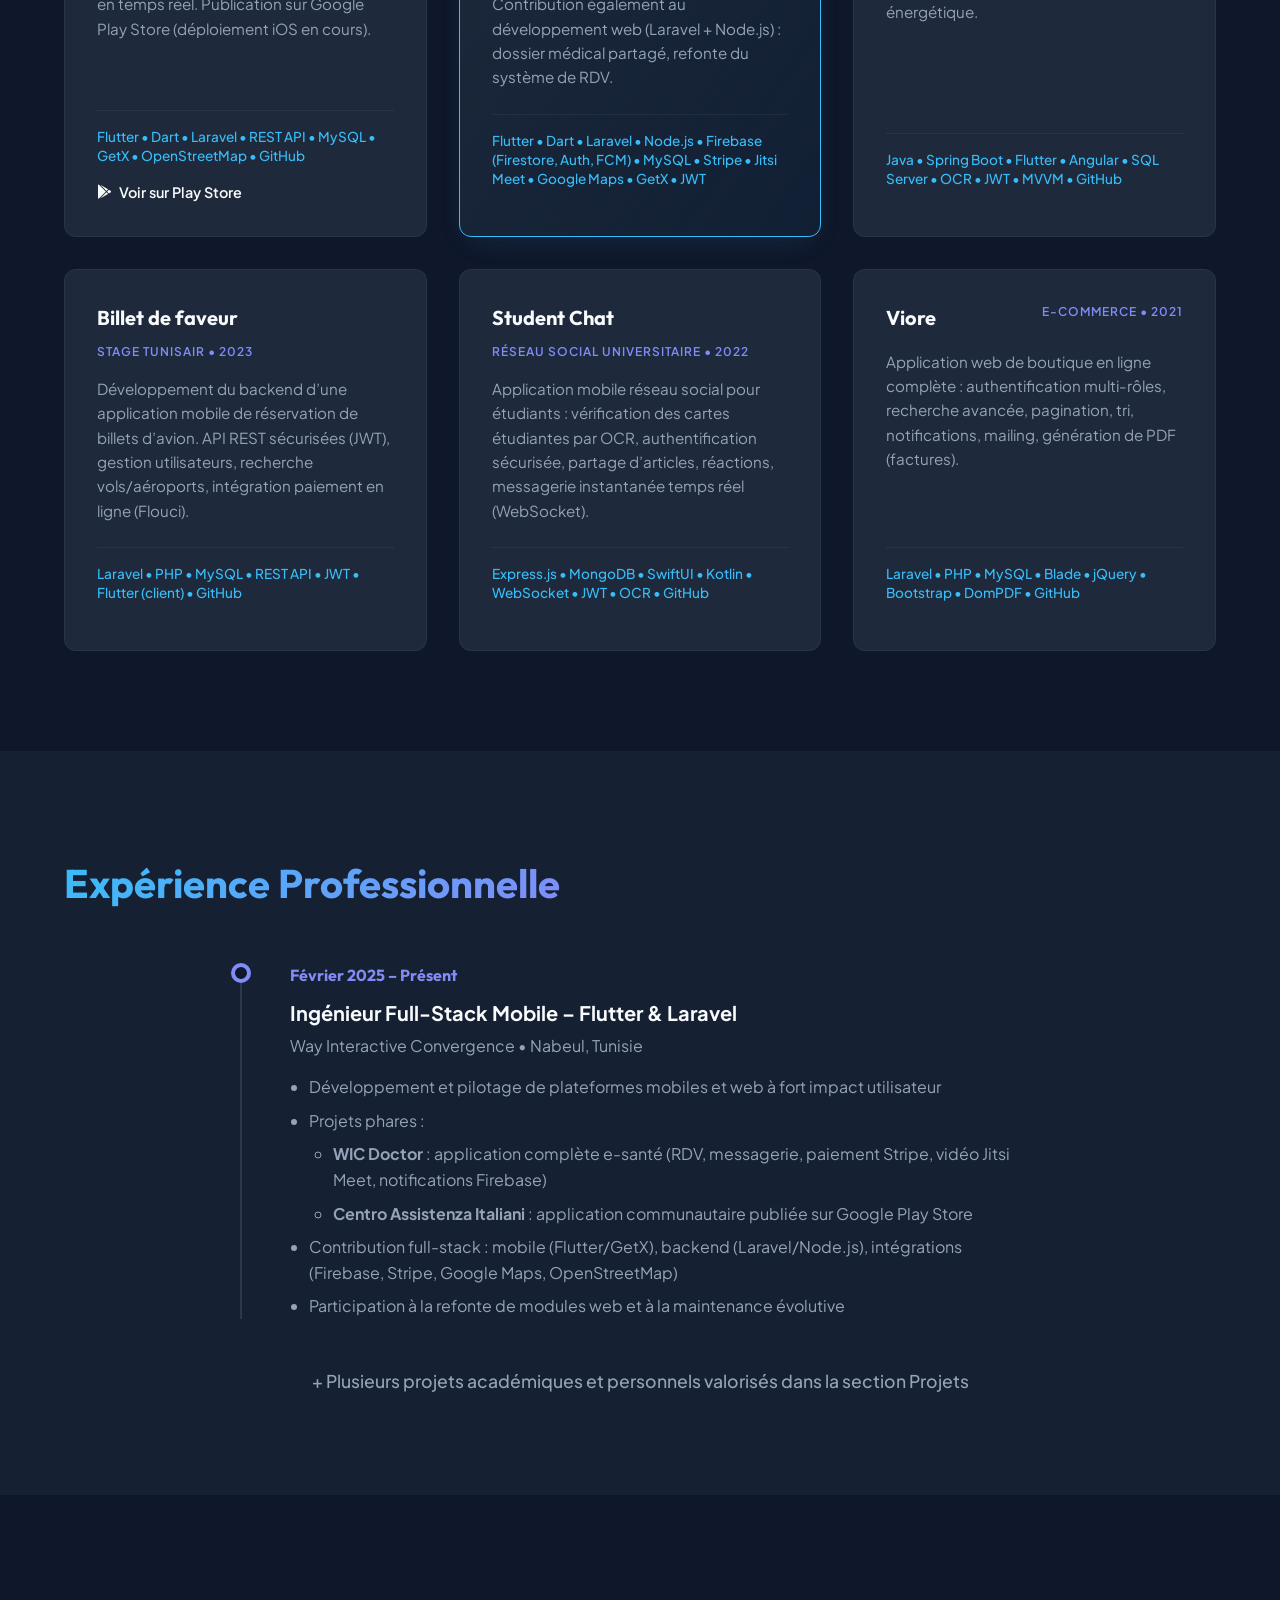
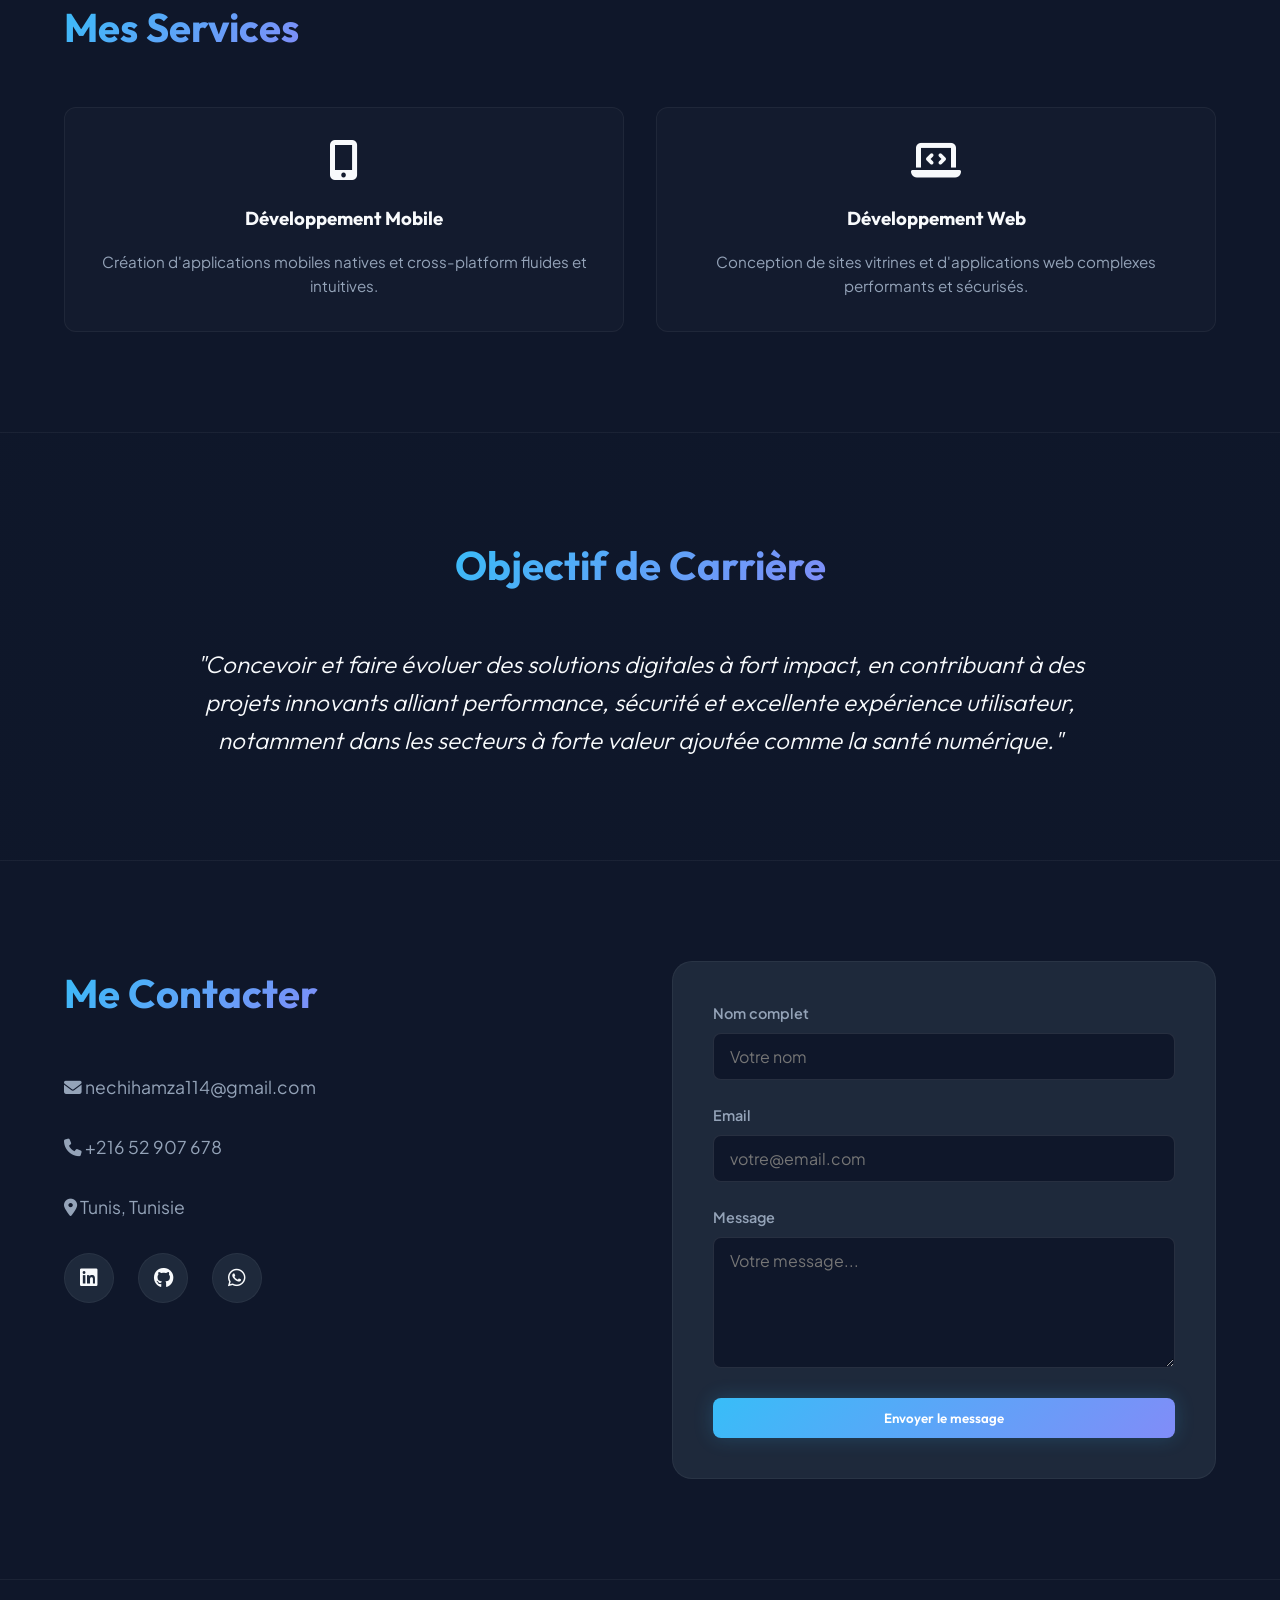
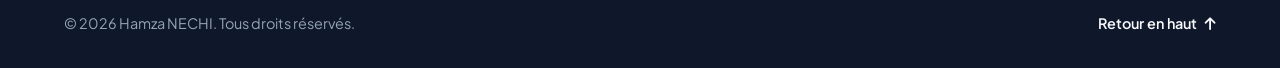
==== commit d73a1f51: "sending email" ====
--- a/index.html
+++ b/index.html
@@ -20,6 +20,9 @@
 
     <!-- Styles -->
     <link rel="stylesheet" href="styles.css">
+
+    <!-- Favicon -->
+    <link rel="icon" type="image/svg+xml" href="assets/favicon.svg">
 </head>
 
 <body>
@@ -51,9 +54,9 @@
             <h1 class="hero-name">Hamza NECHI</h1>
             <h2 class="hero-role">Ingénieur Full-Stack Mobile <span class="highlight">Flutter & Laravel</span></h2>
             <p class="hero-intro">
-                Ingénieur Full-Stack spécialisé dans le développement d’applications mobiles et web performantes, avec
-                une expertise approfondie en Flutter et Laravel, et une forte orientation vers les solutions digitales à
-                impact métier.
+                Ingénieur Full-Stack spécialisé dans le développement d’applications mobiles et web performantes.
+                Fortement familiarisé avec Flutter et Laravel, je conçois des solutions digitales innovantes, de la
+                santé connectée au commerce électronique.
             </p>
             <div class="hero-buttons">
                 <a href="#projects" class="btn btn-primary">Voir mes projets</a>
@@ -77,17 +80,20 @@
             <div class="about-text">
                 <h2 class="section-title">À propos <span class="highlight-alt">de moi</span></h2>
                 <div class="about-content">
-                    <p>Ingénieur en systèmes informatiques et mobiles avec plus de trois ans d’expérience en
-                        développement full-stack web et mobile.</p>
-                    <p>Je conçois des applications robustes, sécurisées et évolutives en m’appuyant sur des
-                        architectures propres, des bonnes pratiques de développement et une forte exigence de qualité.
+                    <p><strong>Ingénieur Full-Stack Mobile</strong>, diplômé de l'École Supérieure Privée d'Ingénierie
+                        et de Technologies (2021-2024) en Systèmes Informatiques et Mobiles, et titulaire d'une Licence
+                        appliquée de l'ISET de Nabeul (2019-2021).</p>
+                    <p>Passionné par les technologies <strong>Flutter</strong> et <strong>Laravel</strong>, j’ai
+                        développé une expertise solide dans la conception et la réalisation d’applications complexes
+                        dans les domaines de la <strong>santé</strong>, du <strong>e-commerce</strong> et du
+                        <strong>social</strong>. Je maîtrise l’ensemble du cycle de développement, de la modélisation
+                        UML jusqu’au déploiement sur les plateformes mobiles et dans des environnements conteneurisés
+                        (<strong>Docker</strong>).
                     </p>
-                    <p>Mon expérience couvre des projets complexes intégrant authentification sécurisée, paiements en
-                        ligne, messagerie temps réel, notifications push et visioconférence, notamment dans le domaine
-                        de la santé numérique.</p>
-                </div>
-
-                <!-- Career Objective in About or separate? Request said separate section, will keep separate but maybe reference here -->
+                    <p>Basé à Tunis, je travaille actuellement chez <strong>Way Interactive Convergence</strong>, où je
+                        mène des projets mobiles ambitieux, alliant qualité technique, innovation et respect des délais.
+                    </p>
+                </div>
             </div>
         </div>
     </section>
@@ -96,39 +102,45 @@
     <section id="skills" class="section bg-alt">
         <div class="container">
             <h2 class="section-title text-center">Compétences Techniques</h2>
+
             <div class="skills-grid">
-
-                <!-- Languages -->
+                <!-- Langages de programmation -->
                 <div class="skill-card">
                     <div class="skill-icon"><i class="fa-solid fa-code"></i></div>
                     <h3>Langages</h3>
                     <div class="skill-tags">
-                        <span>Dart</span>
-                        <span>PHP</span>
                         <span>Java</span>
                         <span>Kotlin</span>
                         <span>Swift</span>
+                        <span>Dart</span>
                         <span>JavaScript</span>
                         <span>TypeScript</span>
+                        <span>PHP</span>
                         <span>Python</span>
-                    </div>
-                </div>
-
-                <!-- Frameworks -->
+                        <span>HTML5</span>
+                        <span>CSS3</span>
+                    </div>
+                </div>
+
+                <!-- Frameworks & Technologies Mobile/Web -->
                 <div class="skill-card">
                     <div class="skill-icon"><i class="fa-solid fa-layer-group"></i></div>
-                    <h3>Frameworks</h3>
+                    <h3>Frameworks & Technologies</h3>
                     <div class="skill-tags">
                         <span>Flutter</span>
                         <span>Laravel</span>
                         <span>Spring Boot</span>
                         <span>Express.js</span>
-                        <span>Angular</span>
                         <span>AngularJS</span>
-                    </div>
-                </div>
-
-                <!-- Databases -->
+                        <span>Android</span>
+                        <span>GetX</span>
+                        <span>SwiftUI</span>
+                        <span>JWT</span>
+                        <span>REST API</span>
+                    </div>
+                </div>
+
+                <!-- Bases de données & Backend -->
                 <div class="skill-card">
                     <div class="skill-icon"><i class="fa-solid fa-database"></i></div>
                     <h3>Bases de données</h3>
@@ -136,27 +148,28 @@
                         <span>MySQL</span>
                         <span>SQL Server</span>
                         <span>MongoDB</span>
-                        <span>Firebase Firestore</span>
-                    </div>
-                </div>
-
-                <!-- Tools -->
+                        <span>Firebase</span>
+                        <span>Firestore</span>
+                    </div>
+                </div>
+
+                <!-- Outils & DevOps & Services -->
                 <div class="skill-card">
-                    <div class="skill-icon"><i class="fa-solid fa-toolbox"></i></div>
-                    <h3>Outils & Plateformes</h3>
+                    <div class="skill-icon"><i class="fa-solid fa-tools"></i></div>
+                    <h3>Outils & DevOps</h3>
                     <div class="skill-tags">
-                        <span>Firebase (Auth, FCM, OTP)</span>
+                        <span>Git / GitHub</span>
                         <span>Docker</span>
-                        <span>Git</span>
-                        <span>GitHub</span>
+                        <span>SCRUM</span>
+                        <span>Postman</span>
+                        <span>DevOps</span>
                         <span>Stripe</span>
                         <span>Google Maps API</span>
                         <span>Jitsi Meet</span>
-                        <span>Postman</span>
-                        <span>Jira</span>
-                    </div>
-                </div>
-
+                        <span>OpenStreetMap</span>
+                        <span>OCR</span>
+                    </div>
+                </div>
             </div>
         </div>
     </section>
@@ -165,65 +178,110 @@
     <section id="projects" class="section">
         <div class="container">
             <h2 class="section-title text-center">Projets Réalisés</h2>
+
             <div class="projects-grid">
 
-                <!-- Project 1 -->
+                <!-- Project 1 - Centro Assistenza Italiani -->
                 <article class="project-card">
                     <div class="project-content">
                         <div class="project-header">
+                            <h3>Centro Assistenza Italiani</h3>
+                            <span class="project-type">Application Mobile • 2025 – Présent</span>
+                        </div>
+                        <p>Application mobile Flutter dédiée à la communauté italienne résidant en Tunisie.
+                            Centralisation des services essentiels : pharmacies, supermarchés, restaurants, événements,
+                            lieux utiles. Backend Laravel avec gestion dynamique des catégories et contenus en temps
+                            réel. Publication sur Google Play Store (déploiement iOS en cours).</p>
+                        <div class="project-tech">
+                            <span>Flutter • Dart • Laravel • REST API • MySQL • GetX • OpenStreetMap • GitHub</span>
+                        </div>
+                        <div class="project-links">
+                            <a href="https://play.google.com/store/apps/details?id=com.centro_assistenza_italiani&hl=fr"
+                                class="link-item" target="_blank"><i class="fa-brands fa-google-play"></i> Voir
+                                sur Play Store</a>
+                        </div>
+                    </div>
+                </article>
+
+                <!-- Project 2 - WIC Doctor -->
+                <article class="project-card featured">
+                    <div class="project-content">
+                        <div class="project-header">
                             <h3>WIC Doctor</h3>
-                            <span class="project-type">Santé Connectée</span>
-                        </div>
-                        <p>Plateforme complète de santé en ligne incluant prise de rendez-vous, notifications,
-                            messagerie temps réel, paiement en ligne et consultations vidéo.</p>
-                        <div class="project-links">
-                            <a href="#" class="link-item"><i class="fa-brands fa-github"></i> GitHub</a>
-                            <a href="#" class="link-item"><i class="fa-brands fa-google-play"></i> Play Store</a>
-                        </div>
-                    </div>
-                </article>
-
-                <!-- Project 2 -->
+                            <span class="project-type">Plateforme e-Santé • 2025 – Présent</span>
+                        </div>
+                        <p>Plateforme complète de santé en ligne (mobile + web) : prise de rendez-vous avec
+                            notifications, gestion des sous-profils, messagerie instantanée (texte, images, fichiers),
+                            paiement en ligne (Stripe), consultations vidéo (Jitsi Meet). Publication sur Google Play
+                            Store. Contribution également au développement web (Laravel + Node.js) : dossier médical
+                            partagé, refonte du système de RDV.</p>
+                        <div class="project-tech">
+                            <span>Flutter • Dart • Laravel • Node.js • Firebase (Firestore, Auth, FCM) • MySQL • Stripe
+                                • Jitsi Meet • Google Maps • GetX • JWT</span>
+                        </div>
+
+                    </div>
+                </article>
+
+                <!-- Project 3 - eGRS (Orange Tunisie) -->
                 <article class="project-card">
                     <div class="project-content">
                         <div class="project-header">
-                            <h3>eGRS – Gestion STEG</h3>
-                            <span class="project-type">Web & Mobile</span>
-                        </div>
-                        <p>Solution de suivi de la consommation électrique avec détection OCR des index et alertes
-                            intelligentes.</p>
-                        <div class="project-links">
-                            <a href="#" class="link-item"><i class="fa-brands fa-github"></i> GitHub</a>
-                        </div>
-                    </div>
-                </article>
-
-                <!-- Project 3 -->
+                            <h3>eGRS – Gestion Redevance STEG</h3>
+                            <span class="project-type">Stage Orange Tunisie • 2024</span>
+                        </div>
+                        <p>Solution web & mobile de suivi intelligent de la consommation électrique. Détection
+                            automatique de l’index des compteurs par OCR, génération d’alertes (surconsommation /
+                            surfacturation), outils d’optimisation énergétique.</p>
+                        <div class="project-tech">
+                            <span>Java • Spring Boot • Flutter • Angular • SQL Server • OCR • JWT • MVVM • GitHub</span>
+                        </div>
+                    </div>
+                </article>
+
+                <!-- Project 4 - Billet de faveur (Tunisair) -->
                 <article class="project-card">
                     <div class="project-content">
                         <div class="project-header">
                             <h3>Billet de faveur</h3>
-                            <span class="project-type">TUNISAIR Backend</span>
-                        </div>
-                        <p>Backend sécurisé pour la réservation de billets d’avion avec API REST, JWT et intégration du
-                            paiement en ligne.</p>
-                        <div class="project-links">
-                            <a href="#" class="link-item"><i class="fa-brands fa-github"></i> GitHub</a>
-                        </div>
-                    </div>
-                </article>
-
-                <!-- Project 4 -->
+                            <span class="project-type">Stage Tunisair • 2023</span>
+                        </div>
+                        <p>Développement du backend d’une application mobile de réservation de billets d’avion. API REST
+                            sécurisées (JWT), gestion utilisateurs, recherche vols/aéroports, intégration paiement en
+                            ligne (Flouci).</p>
+                        <div class="project-tech">
+                            <span>Laravel • PHP • MySQL • REST API • JWT • Flutter (client) • GitHub</span>
+                        </div>
+                    </div>
+                </article>
+
+                <!-- Project 5 - Student Chat -->
                 <article class="project-card">
                     <div class="project-content">
                         <div class="project-header">
                             <h3>Student Chat</h3>
-                            <span class="project-type">Social Mobile</span>
-                        </div>
-                        <p>Application mobile de réseau social étudiant avec messagerie temps réel, authentification
-                            sécurisée et OCR.</p>
-                        <div class="project-links">
-                            <a href="#" class="link-item"><i class="fa-brands fa-github"></i> GitHub</a>
+                            <span class="project-type">Réseau social universitaire • 2022</span>
+                        </div>
+                        <p>Application mobile réseau social pour étudiants : vérification des cartes étudiantes par OCR,
+                            authentification sécurisée, partage d’articles, réactions, messagerie instantanée temps réel
+                            (WebSocket).</p>
+                        <div class="project-tech">
+                            <span>Express.js • MongoDB • SwiftUI • Kotlin • WebSocket • JWT • OCR • GitHub</span>
+                        </div>
+                    </div>
+                </article>
+
+                <!-- Project 6 - Viore -->
+                <article class="project-card">
+                    <div class="project-content">
+                        <div class="project-header">
+                            <h3>Viore</h3>
+                            <span class="project-type">E-commerce • 2021</span>
+                        </div>
+                        <p>Application web de boutique en ligne complète : authentification multi-rôles, recherche
+                            avancée, pagination, tri, notifications, mailing, génération de PDF (factures).</p>
+                        <div class="project-tech">
+                            <span>Laravel • PHP • MySQL • Blade • jQuery • Bootstrap • DomPDF • GitHub</span>
                         </div>
                     </div>
                 </article>
@@ -236,53 +294,37 @@
     <section id="experience" class="section bg-alt">
         <div class="container">
             <h2 class="section-title text-center">Expérience Professionnelle</h2>
+
             <div class="timeline">
 
-                <!-- Exp 1 -->
+                <!-- Expérience actuelle - Way Interactive Convergence -->
                 <div class="timeline-item">
                     <div class="timeline-marker"></div>
                     <div class="timeline-content">
-                        <div class="timeline-date">2025</div>
+                        <div class="timeline-date">Février 2025 – Présent</div>
                         <h3 class="timeline-role">Ingénieur Full-Stack Mobile – Flutter & Laravel</h3>
-                        <h4 class="timeline-company">Way Interactive Convergence</h4>
+                        <h4 class="timeline-company">Way Interactive Convergence • Nabeul, Tunisie</h4>
                         <ul class="timeline-details">
-                            <li>Développement d’une application mobile de santé en ligne publiée sur Google Play Store
+                            <li>Développement et pilotage de plateformes mobiles et web à fort impact utilisateur</li>
+                            <li>Projets phares :
+                                <ul>
+                                    <li><strong>WIC Doctor</strong> : application complète e-santé (RDV, messagerie,
+                                        paiement Stripe, vidéo Jitsi Meet, notifications Firebase)</li>
+                                    <li><strong>Centro Assistenza Italiani</strong> : application communautaire publiée
+                                        sur Google Play Store</li>
+                                </ul>
                             </li>
-                            <li>Implémentation de la messagerie temps réel, du paiement en ligne et de la
-                                visioconférence</li>
-                            <li>Contribution au backend web Laravel et à la maintenance de modules Node.js</li>
+                            <li>Contribution full-stack : mobile (Flutter/GetX), backend (Laravel/Node.js), intégrations
+                                (Firebase, Stripe, Google Maps, OpenStreetMap)</li>
+                            <li>Participation à la refonte de modules web et à la maintenance évolutive</li>
                         </ul>
                     </div>
                 </div>
 
-                <!-- Exp 2 -->
-                <div class="timeline-item">
-                    <div class="timeline-marker"></div>
-                    <div class="timeline-content">
-                        <div class="timeline-date">2024</div>
-                        <h3 class="timeline-role">Stagiaire en développement Web & Mobile</h3>
-                        <h4 class="timeline-company">Orange Tunisie</h4>
-                        <ul class="timeline-details">
-                            <li>Développement d’une application de gestion des factures</li>
-                            <li>Application des architectures Clean, MVVM et méthodologies Agile</li>
-                        </ul>
-                    </div>
-                </div>
-
-                <!-- Exp 3 -->
-                <div class="timeline-item">
-                    <div class="timeline-marker"></div>
-                    <div class="timeline-content">
-                        <div class="timeline-date">2023</div>
-                        <h3 class="timeline-role">Stagiaire en développement Mobile</h3>
-                        <h4 class="timeline-company">TUNISAIR</h4>
-                        <ul class="timeline-details">
-                            <li>Développement d’API REST sécurisées avec Laravel et JWT</li>
-                            <li>Participation à la conception d’un système de réservation de billets</li>
-                        </ul>
-                    </div>
-                </div>
-
+            </div>
+
+            <div class="text-center mt-4">
+                <p class="lead">+ Plusieurs projets académiques et personnels valorisés dans la section Projets</p>
             </div>
         </div>
     </section>
@@ -295,12 +337,12 @@
                 <div class="service-card">
                     <i class="fa-solid fa-mobile-screen-button service-icon"></i>
                     <h3>Développement Mobile</h3>
-                    <p>Création d'applications mobiles natives et cross-platform (Flutter) fluides et intuitives.</p>
+                    <p>Création d'applications mobiles natives et cross-platform fluides et intuitives.</p>
                 </div>
                 <div class="service-card">
                     <i class="fa-solid fa-laptop-code service-icon"></i>
                     <h3>Développement Web</h3>
-                    <p>Conception de sites vitrines et d'applications web complexes (Laravel, Vue.js) performants et
+                    <p>Conception de sites vitrines et d'applications web complexes performants et
                         sécurisés.</p>
                 </div>
             </div>
@@ -324,7 +366,11 @@
         <div class="container contact-container">
             <div class="contact-info">
                 <h2 class="section-title">Me Contacter</h2>
-                <p>N'hésitez pas à me contacter pour discuter de vos projets ou opportunités.</p>
+                <div class="contact-details-text">
+                    <p><i class="fa-solid fa-envelope"></i> nechihamza114@gmail.com</p>
+                    <p><i class="fa-solid fa-phone"></i> +216 52 907 678</p>
+                    <p><i class="fa-solid fa-location-dot"></i> Tunis, Tunisie</p>
+                </div>
                 <div class="social-links">
                     <a href="https://www.linkedin.com/in/hamza-nechi/" target="_blank" aria-label="LinkedIn"><i
                             class="fa-brands fa-linkedin"></i></a>
@@ -332,11 +378,15 @@
                             class="fa-brands fa-github"></i></a>
                     <a href="https://wa.me/21652907678" target="_blank" aria-label="WhatsApp"><i
                             class="fa-brands fa-whatsapp"></i></a>
-                    <a href="#" aria-label="Facebook"><i class="fa-brands fa-facebook"></i></a>
                 </div>
             </div>
             <div class="contact-form-wrapper">
-                <form class="contact-form">
+                <form class="contact-form" action="https://formsubmit.co/nechihamza114@gmail.com" method="POST">
+                    <!-- Config FormSubmit -->
+                    <input type="hidden" name="_subject" value="Nouveau message de votre Portfolio !">
+                    <input type="hidden" name="_captcha" value="false">
+                    <input type="hidden" name="_template" value="table">
+
                     <div class="form-group">
                         <label for="name">Nom complet</label>
                         <input type="text" id="name" name="name" required placeholder="Votre nom">
--- a/styles.css
+++ b/styles.css
@@ -402,6 +402,12 @@
     transform: translateY(-5px);
 }
 
+.project-card.featured {
+    border: 1px solid var(--accent-primary);
+    background: linear-gradient(to bottom right, var(--bg-card), rgba(56, 189, 248, 0.05));
+    box-shadow: 0 10px 30px -10px rgba(56, 189, 248, 0.15);
+}
+
 .project-content {
     padding: 2rem;
     flex: 1;
@@ -414,6 +420,8 @@
     justify-content: space-between;
     align-items: flex-start;
     margin-bottom: 1rem;
+    flex-wrap: wrap;
+    gap: 0.5rem;
 }
 
 .project-header h3 {
@@ -435,6 +443,18 @@
     font-size: 0.95rem;
     margin-bottom: 1.5rem;
     flex: 1;
+}
+
+.project-tech {
+    margin-top: auto;
+    padding-top: 1rem;
+    border-top: 1px solid rgba(255, 255, 255, 0.05);
+    margin-bottom: 1rem;
+    font-size: 0.85rem;
+    color: var(--accent-primary);
+    font-weight: 500;
+    line-height: 1.4;
+    word-wrap: break-word;
 }
 
 .project-links {
@@ -517,6 +537,18 @@
 
 .timeline-details li {
     margin-bottom: 0.5rem;
+}
+
+.timeline-details ul {
+    list-style: circle;
+    margin-left: 1.5rem;
+    margin-top: 0.5rem;
+}
+
+.lead {
+    font-size: 1.1rem;
+    font-weight: 500;
+    color: var(--text-muted);
 }
 
 /* Services Section */
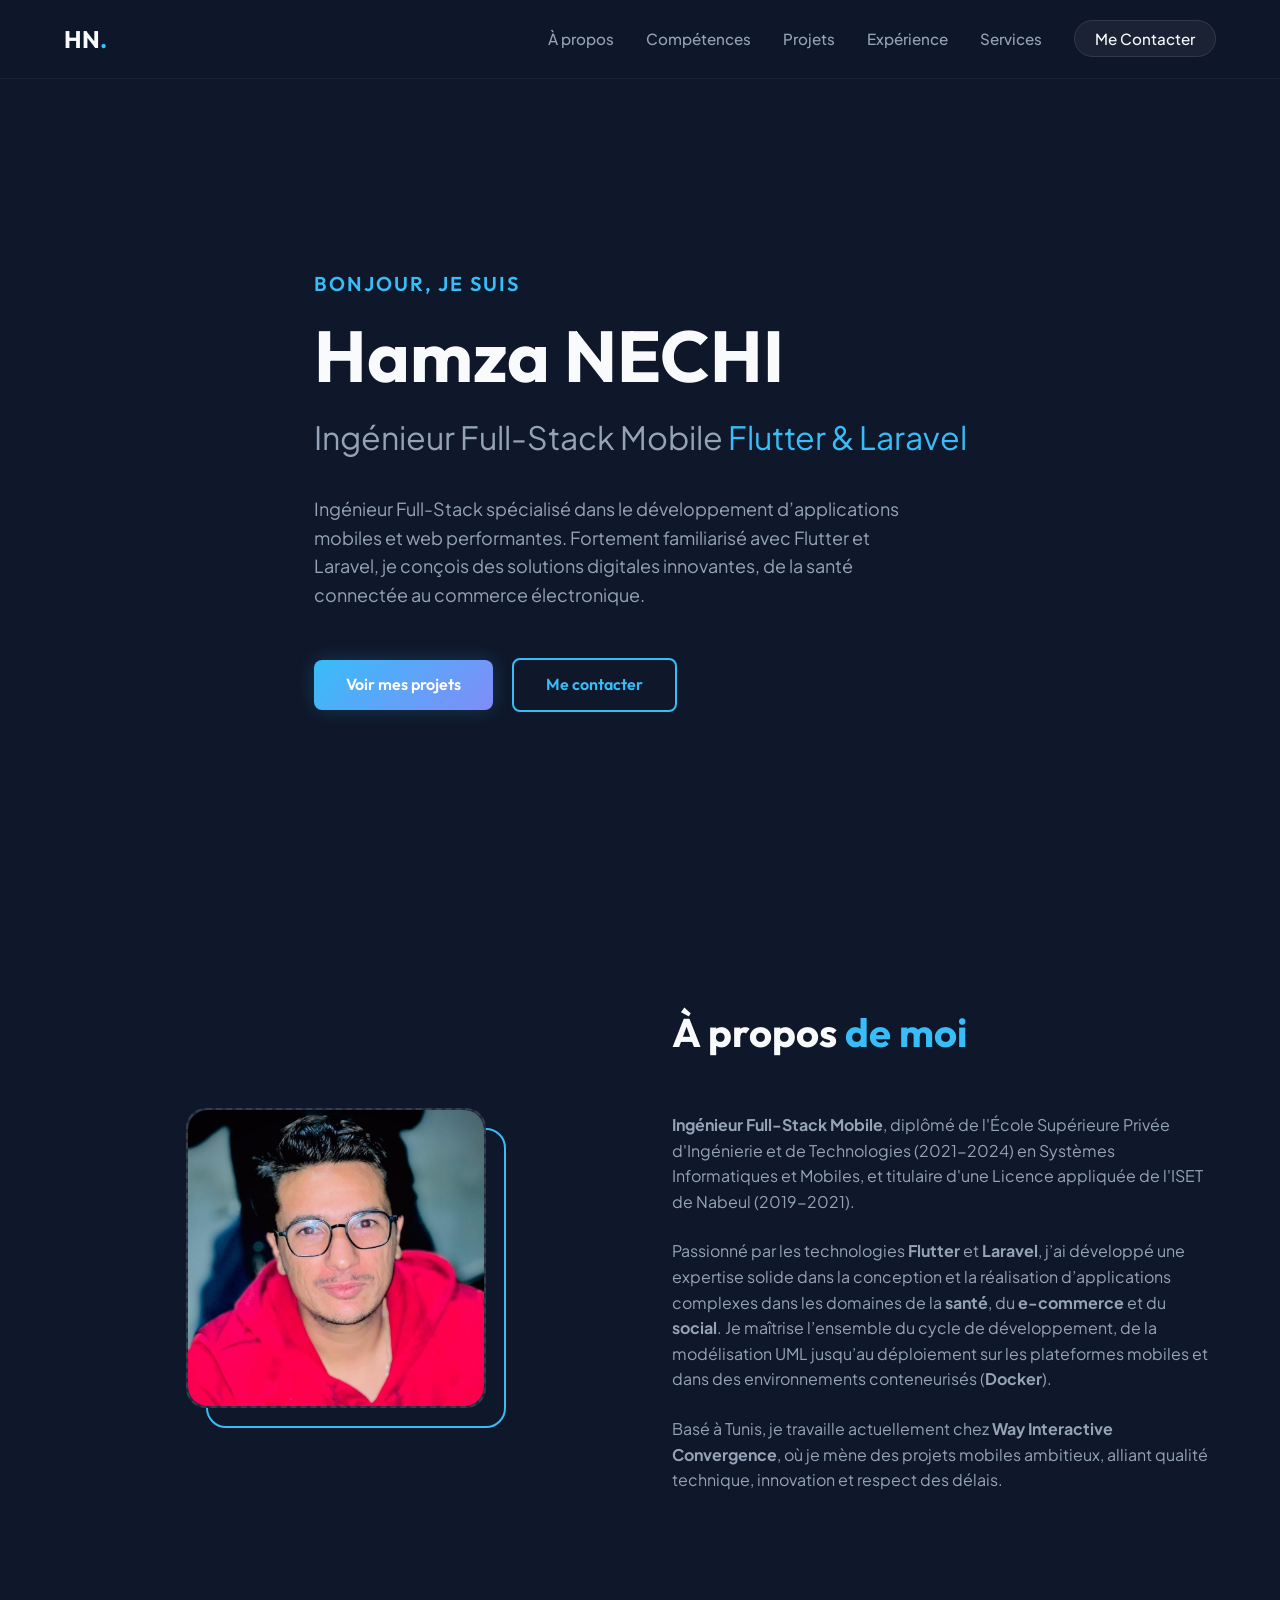
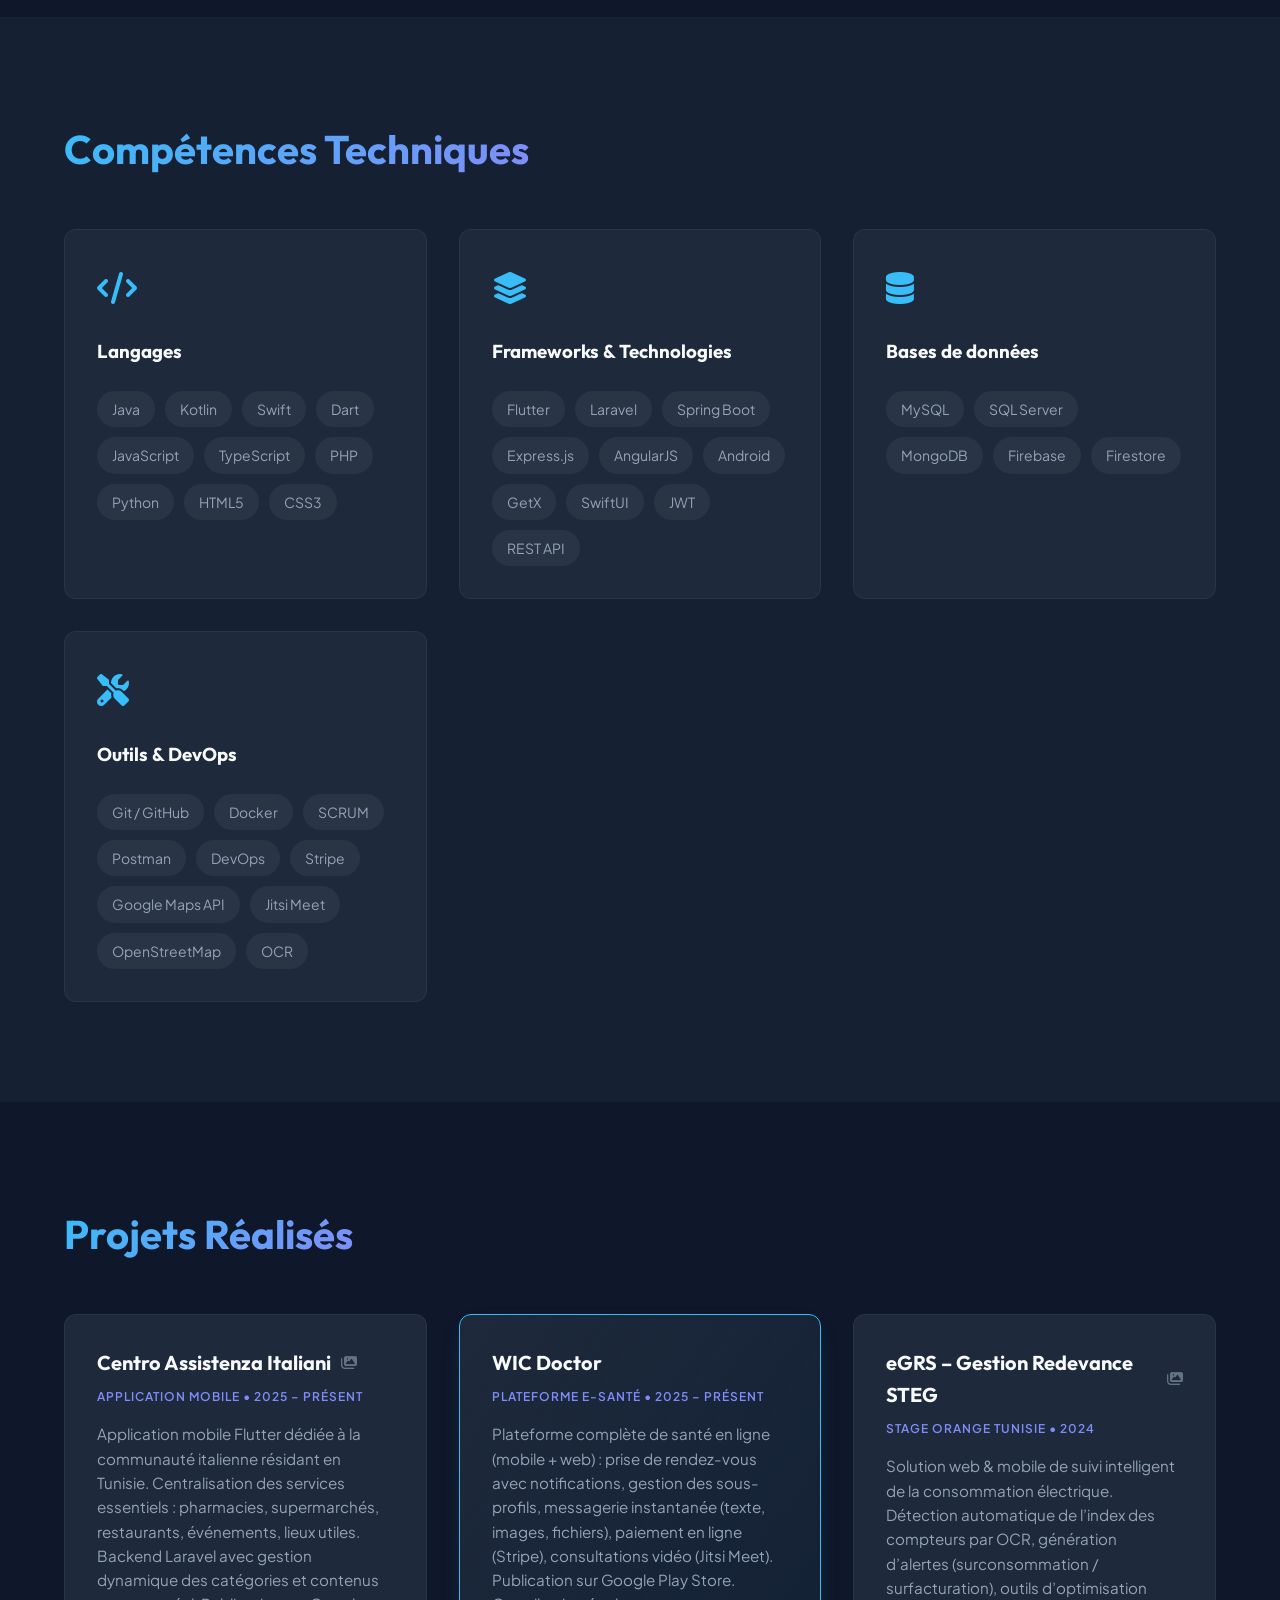
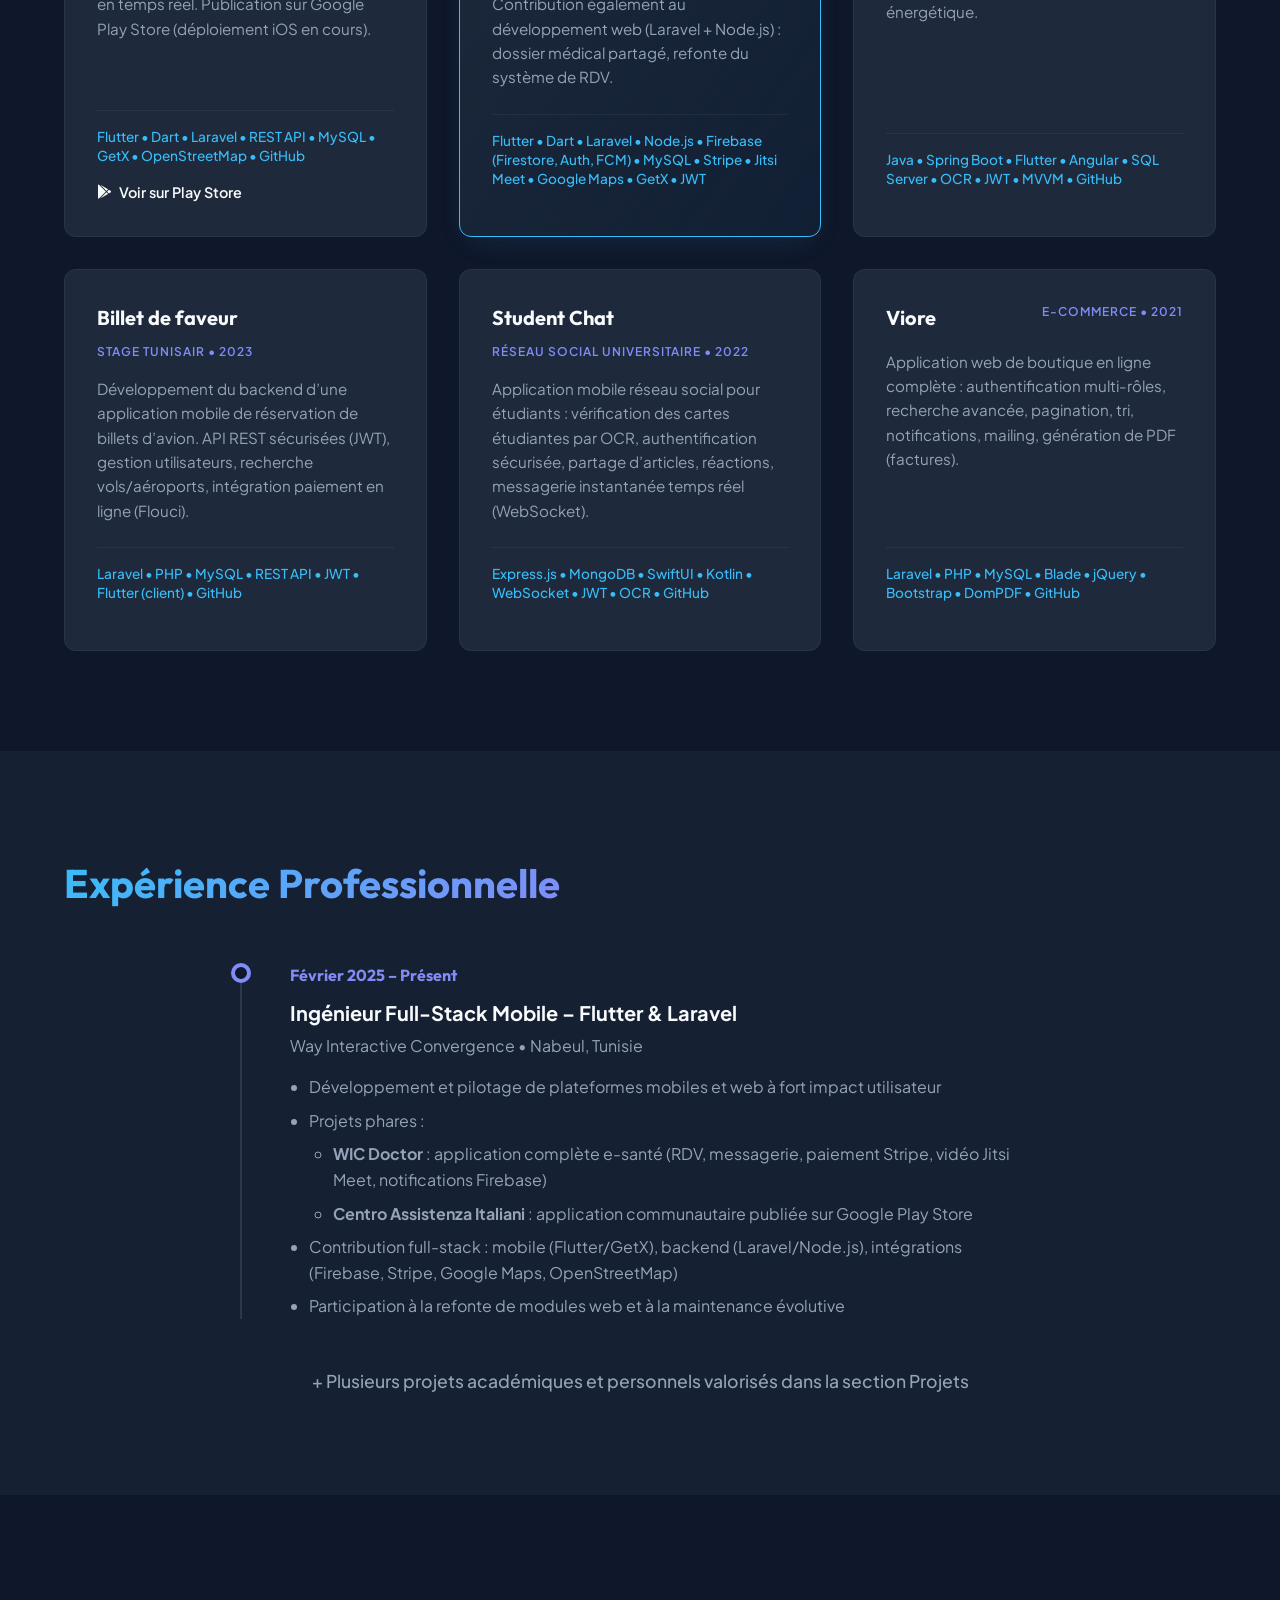
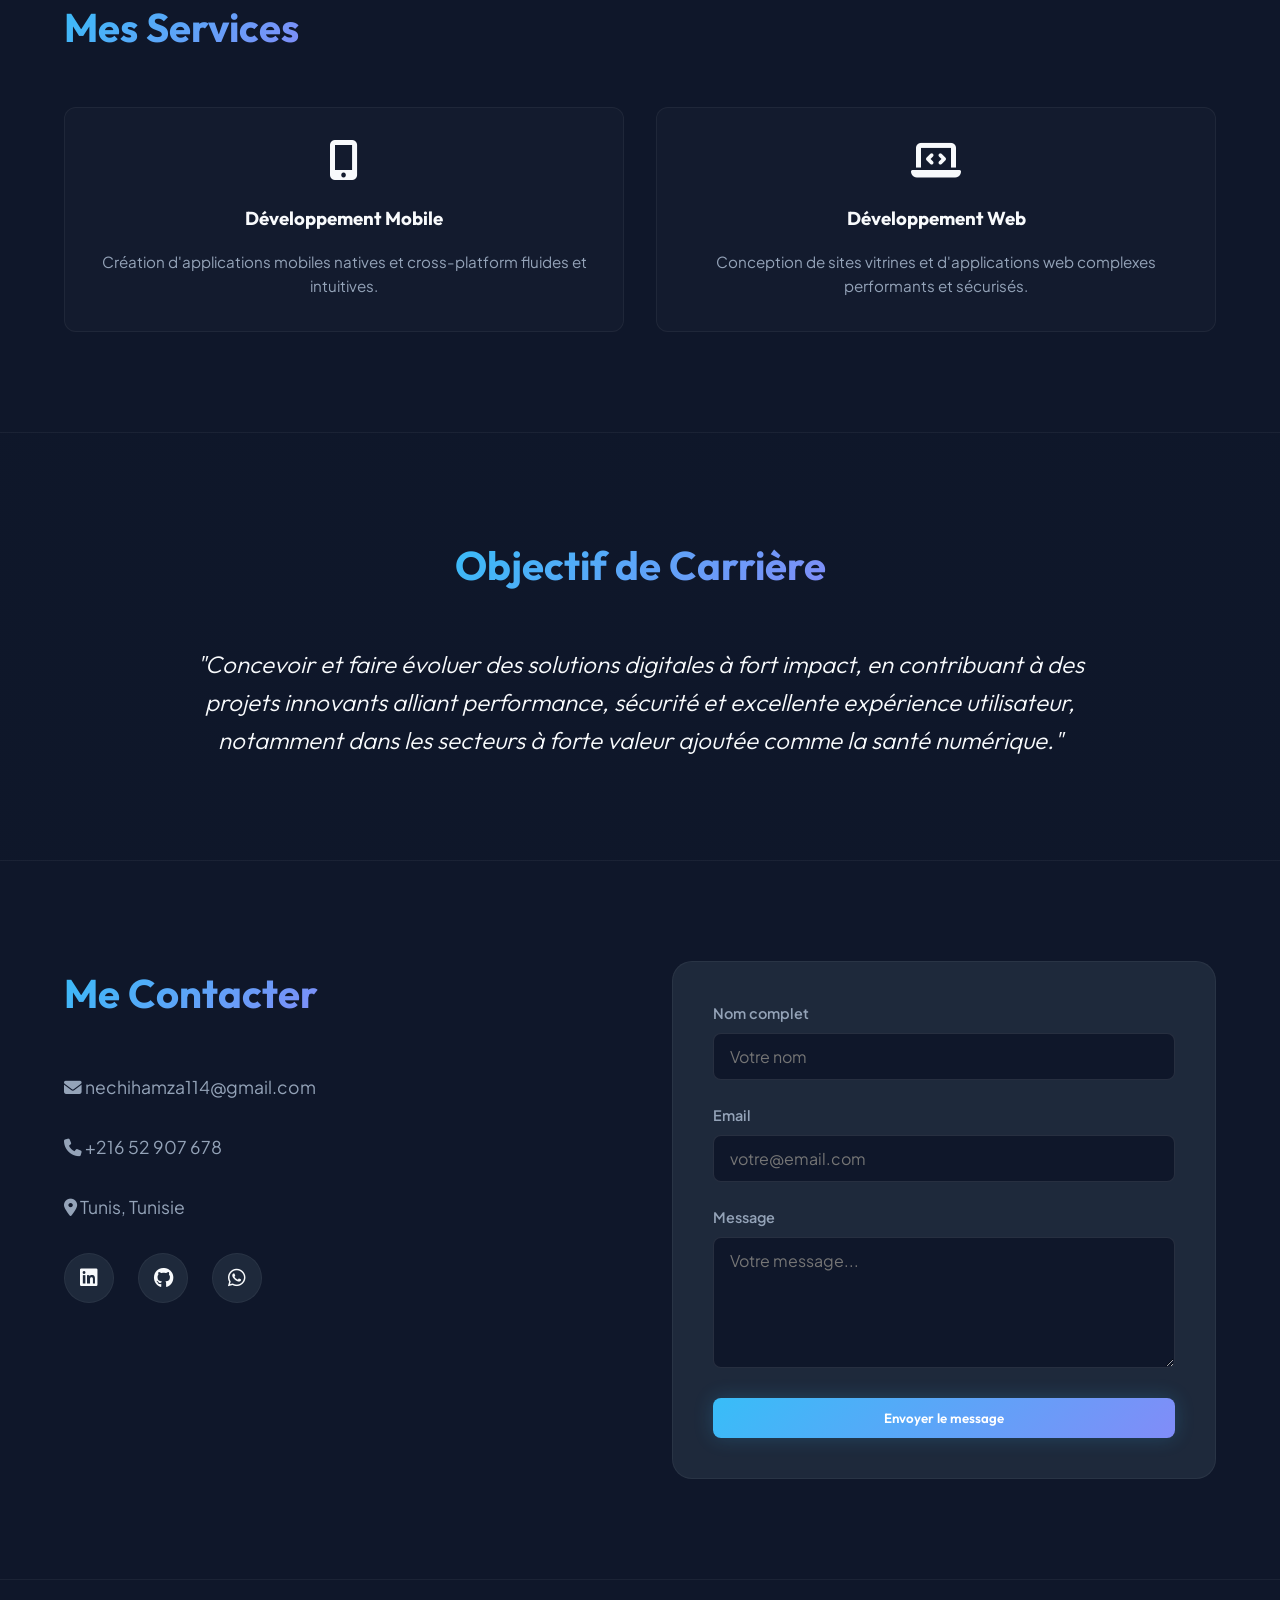
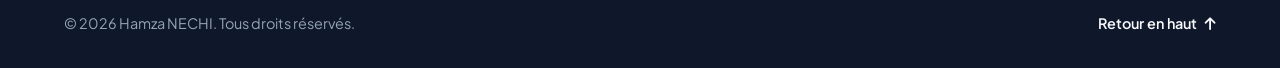
==== commit c142bcff: "gallerie" ====
--- a/index.html
+++ b/index.html
@@ -185,7 +185,8 @@
                 <article class="project-card">
                     <div class="project-content">
                         <div class="project-header">
-                            <h3>Centro Assistenza Italiani</h3>
+                            <h3 class="gallery-trigger" data-project="centro-assistenza">Centro Assistenza Italiani <i
+                                    class="fa-solid fa-images gallery-icon"></i></h3>
                             <span class="project-type">Application Mobile • 2025 – Présent</span>
                         </div>
                         <p>Application mobile Flutter dédiée à la communauté italienne résidant en Tunisie.
@@ -227,7 +228,8 @@
                 <article class="project-card">
                     <div class="project-content">
                         <div class="project-header">
-                            <h3>eGRS – Gestion Redevance STEG</h3>
+                            <h3 class="gallery-trigger" data-project="egrs">eGRS – Gestion Redevance STEG<i
+                                    class="fa-solid fa-images gallery-icon"></i></h3>
                             <span class="project-type">Stage Orange Tunisie • 2024</span>
                         </div>
                         <p>Solution web & mobile de suivi intelligent de la consommation électrique. Détection
@@ -414,6 +416,31 @@
         </div>
     </footer>
 
+    <!-- Project Gallery Modal -->
+    <div id="gallery-modal" class="modal">
+        <div class="modal-overlay"></div>
+        <div class="modal-container">
+            <button class="modal-close" aria-label="Fermer"><i class="fa-solid fa-xmark"></i></button>
+            <div class="modal-content">
+                <div class="gallery-slider">
+                    <button class="gallery-prev" aria-label="Image précédente"><i
+                            class="fa-solid fa-chevron-left"></i></button>
+                    <div class="gallery-image-container">
+                        <img id="gallery-img" src="" alt="Capture d'écran du projet">
+                        <div class="gallery-counter"><span id="current-img">1</span> / <span id="total-imgs">1</span>
+                        </div>
+                    </div>
+                    <button class="gallery-next" aria-label="Image suivante"><i
+                            class="fa-solid fa-chevron-right"></i></button>
+                </div>
+            </div>
+            <div class="modal-caption">
+                <h3 id="gallery-title">Titre du projet</h3>
+                <p id="gallery-description">Description des captures d'écran</p>
+            </div>
+        </div>
+    </div>
+
     <script src="script.js"></script>
 </body>
 
--- a/styles.css
+++ b/styles.css
@@ -879,4 +879,225 @@
 .reveal-active {
     opacity: 1;
     transform: translateY(0);
+}
+
+/* Project Gallery Modal */
+.gallery-trigger {
+    cursor: pointer;
+    transition: var(--transition);
+    display: flex;
+    align-items: center;
+    gap: 10px;
+    width: fit-content;
+}
+
+.gallery-trigger:hover {
+    color: var(--accent-primary);
+}
+
+.gallery-icon {
+    font-size: 0.9rem;
+    color: var(--text-muted);
+    opacity: 0.6;
+    transition: var(--transition);
+}
+
+.gallery-trigger:hover .gallery-icon {
+    color: var(--accent-primary);
+    opacity: 1;
+    transform: scale(1.1);
+}
+
+.modal {
+    position: fixed;
+    top: 0;
+    left: 0;
+    width: 100%;
+    height: 100%;
+    z-index: 2000;
+    display: none;
+    /* Controlled by JS */
+    align-items: center;
+    justify-content: center;
+    opacity: 0;
+}
+
+.modal.active {
+    display: flex;
+    opacity: 1;
+}
+
+.modal-overlay {
+    position: absolute;
+    top: 0;
+    left: 0;
+    width: 100%;
+    height: 100%;
+    background: rgba(15, 23, 42, 0.9);
+    backdrop-filter: blur(8px);
+}
+
+.modal-container {
+    position: relative;
+    width: 90%;
+    max-width: 1000px;
+    background: var(--bg-card);
+    border-radius: var(--radius-lg);
+    border: 1px solid rgba(255, 255, 255, 0.1);
+    box-shadow: 0 25px 50px -12px rgba(0, 0, 0, 0.5);
+    z-index: 2001;
+    overflow: hidden;
+    transform: scale(0.9);
+    transition: transform 0.4s cubic-bezier(0.165, 0.84, 0.44, 1), opacity 0.4s ease;
+}
+
+.modal.active .modal-container {
+    transform: scale(1);
+}
+
+.modal-close {
+    position: absolute;
+    top: 20px;
+    right: 20px;
+    background: rgba(15, 23, 42, 0.5);
+    border: 1px solid rgba(255, 255, 255, 0.1);
+    color: #fff;
+    width: 40px;
+    height: 40px;
+    border-radius: 50%;
+    display: flex;
+    align-items: center;
+    justify-content: center;
+    cursor: pointer;
+    z-index: 2005;
+    transition: var(--transition);
+}
+
+.modal-close:hover {
+    background: var(--accent-primary);
+    transform: rotate(90deg);
+}
+
+.modal-content {
+    padding: 60px 40px 20px;
+}
+
+.gallery-slider {
+    display: flex;
+    align-items: center;
+    justify-content: space-between;
+    gap: 30px;
+    min-height: 400px;
+}
+
+.gallery-image-container {
+    flex: 1;
+    display: flex;
+    flex-direction: column;
+    align-items: center;
+    justify-content: center;
+    position: relative;
+}
+
+#gallery-img {
+    max-height: 60vh;
+    max-width: 100%;
+    object-fit: contain;
+    border-radius: var(--radius-md);
+    box-shadow: 0 10px 25px rgba(0, 0, 0, 0.3);
+    transition: opacity 0.3s ease;
+}
+
+.gallery-prev,
+.gallery-next {
+    background: rgba(255, 255, 255, 0.05);
+    border: 1px solid rgba(255, 255, 255, 0.1);
+    color: #fff;
+    width: 50px;
+    height: 50px;
+    border-radius: 50%;
+    display: flex;
+    align-items: center;
+    justify-content: center;
+    cursor: pointer;
+    transition: var(--transition);
+}
+
+.gallery-prev:hover,
+.gallery-next:hover {
+    background: var(--accent-primary);
+    border-color: var(--accent-primary);
+}
+
+.gallery-counter {
+    margin-top: 15px;
+    font-size: 0.9rem;
+    color: var(--text-muted);
+    font-weight: 500;
+}
+
+.modal-caption {
+    padding: 20px 40px 40px;
+    text-align: center;
+    background: linear-gradient(to top, rgba(15, 23, 42, 0.5), transparent);
+}
+
+#gallery-title {
+    font-family: var(--font-heading);
+    color: var(--accent-primary);
+    font-size: 1.5rem;
+    margin-bottom: 5px;
+}
+
+#gallery-description {
+    color: var(--text-muted);
+    font-size: 0.95rem;
+}
+
+/* Scroll Lock */
+body.modal-open {
+    overflow: hidden;
+}
+
+@media (max-width: 768px) {
+    .modal-content {
+        padding: 60px 20px 20px;
+    }
+
+    .gallery-slider {
+        position: relative;
+        min-height: 300px;
+        gap: 15px;
+    }
+
+    .gallery-prev,
+    .gallery-next {
+        position: absolute;
+        top: 50%;
+        transform: translateY(-50%);
+        z-index: 10;
+        width: 40px;
+        height: 40px;
+        background: rgba(15, 23, 42, 0.8);
+    }
+
+    .gallery-prev {
+        left: -10px;
+    }
+
+    .gallery-next {
+        right: -10px;
+    }
+
+    .modal-container {
+        width: 95%;
+    }
+
+    #gallery-img {
+        max-height: 50vh;
+    }
+
+    .modal-caption {
+        padding: 15px 20px 30px;
+    }
 }
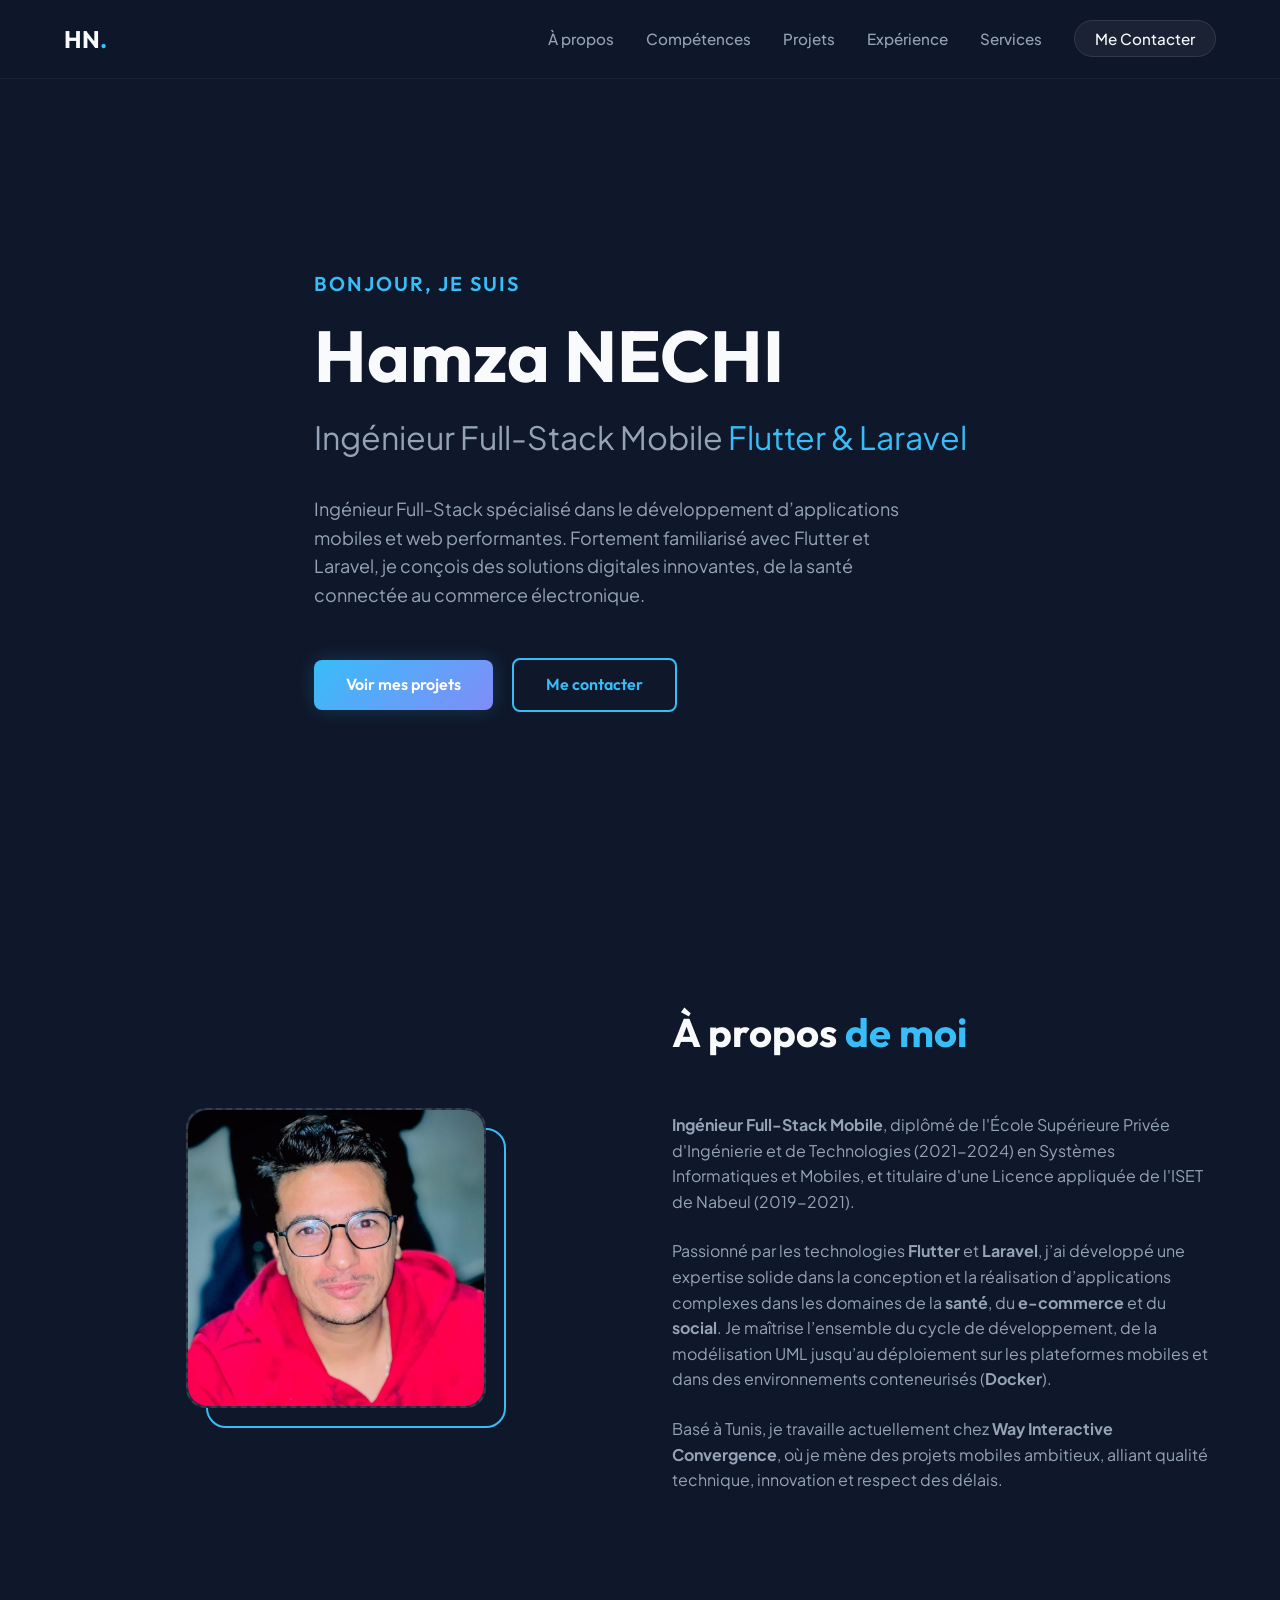
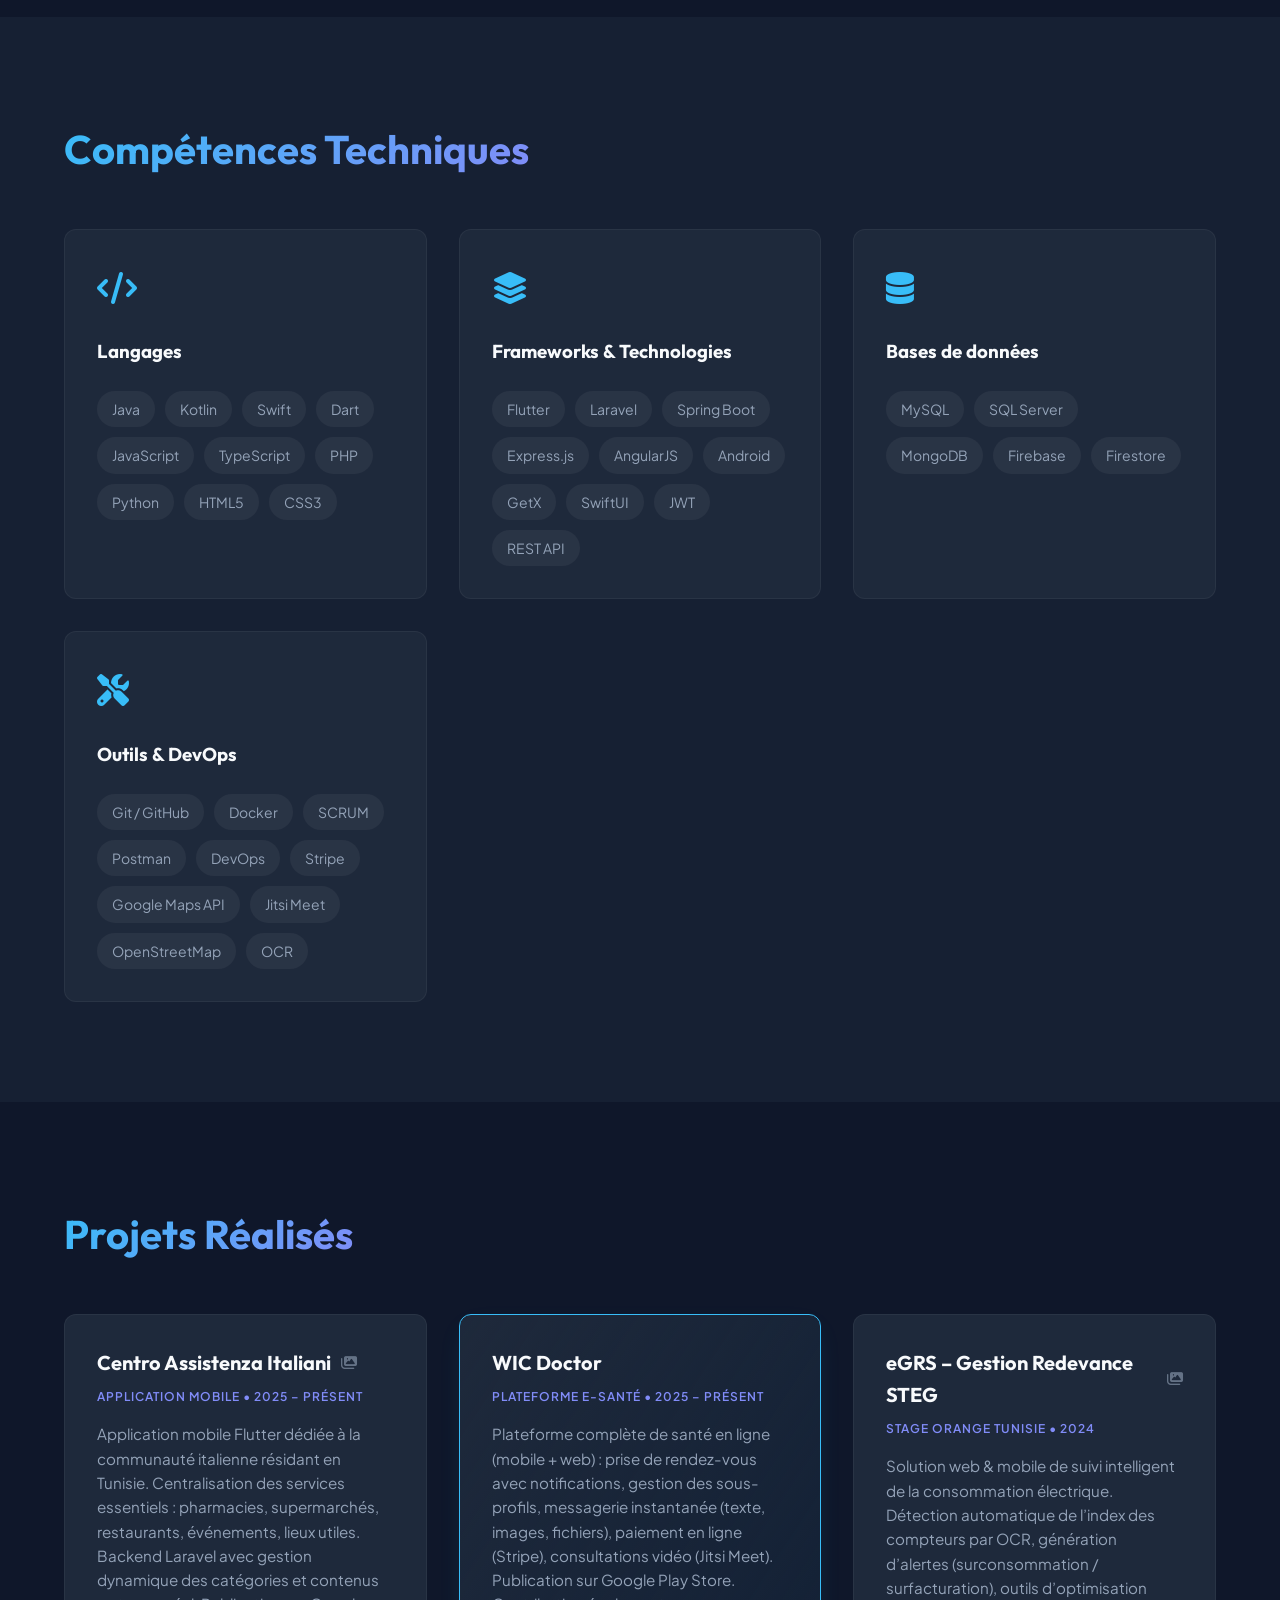
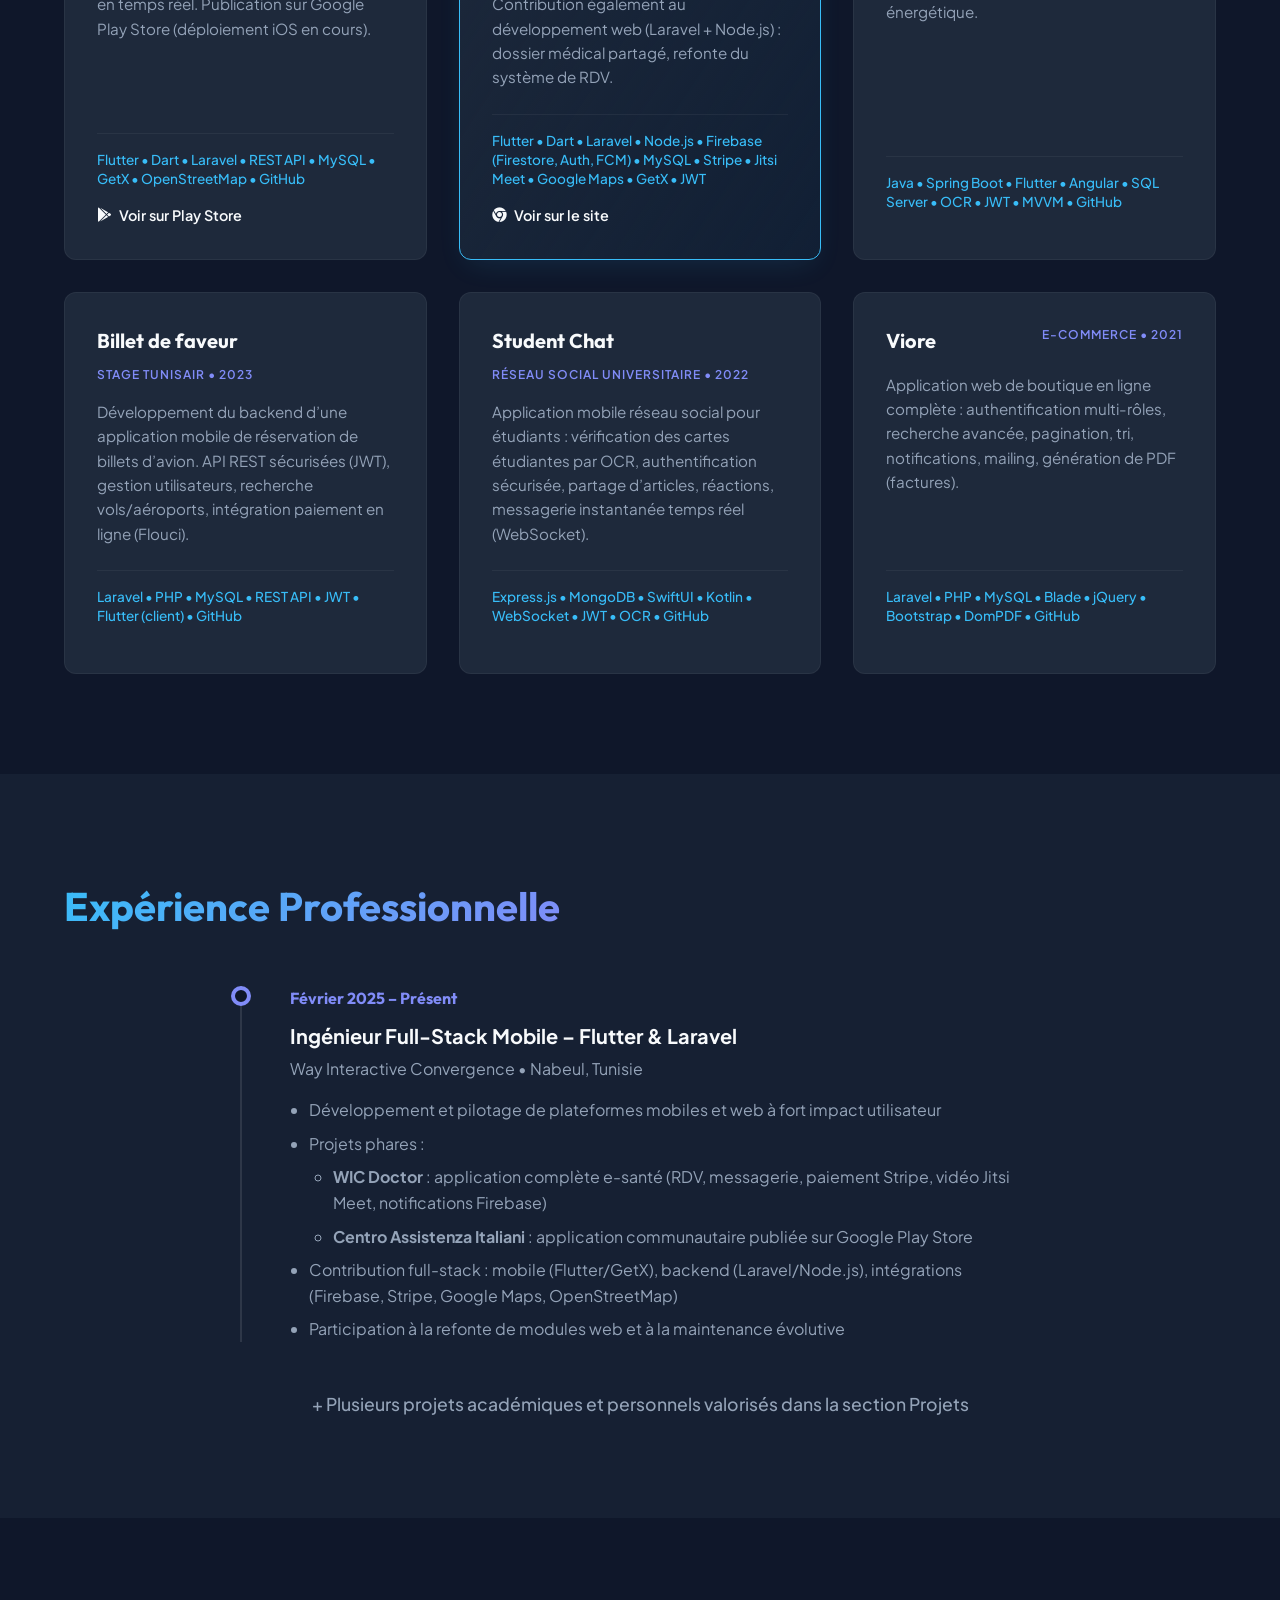
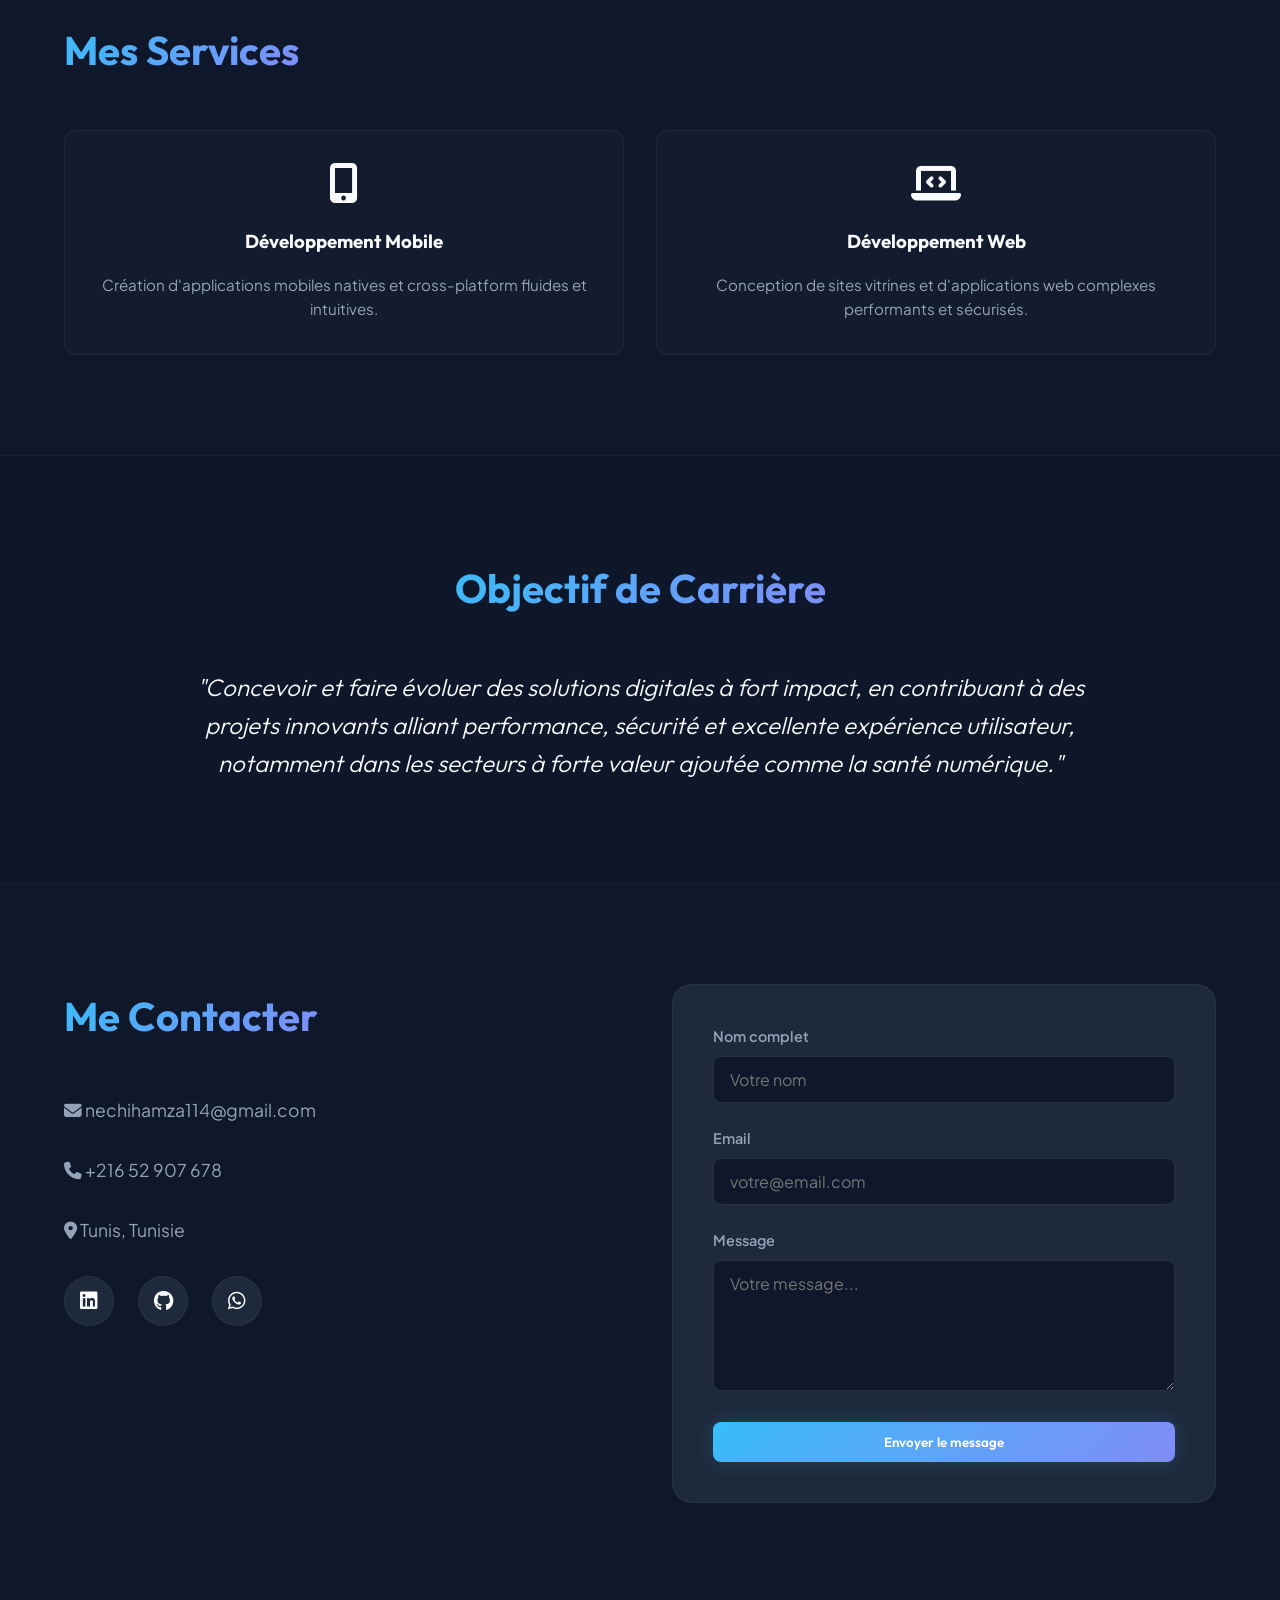
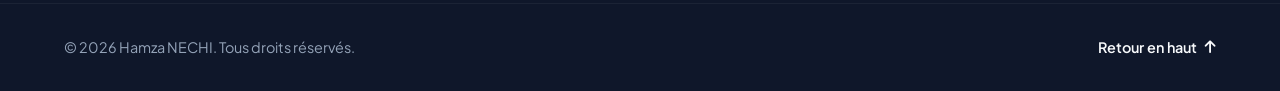
==== commit 8e7b8b6a: "add link wic doctor" ====
--- a/index.html
+++ b/index.html
@@ -219,6 +219,12 @@
                         <div class="project-tech">
                             <span>Flutter • Dart • Laravel • Node.js • Firebase (Firestore, Auth, FCM) • MySQL • Stripe
                                 • Jitsi Meet • Google Maps • GetX • JWT</span>
+                        </div>
+
+                        <div class="project-links">
+                            <a href="https://wic-doctor.com/"
+                                class="link-item" target="_blank"><i class="fa-brands fa-chrome"></i> Voir
+                                sur le site</a>
                         </div>
 
                     </div>
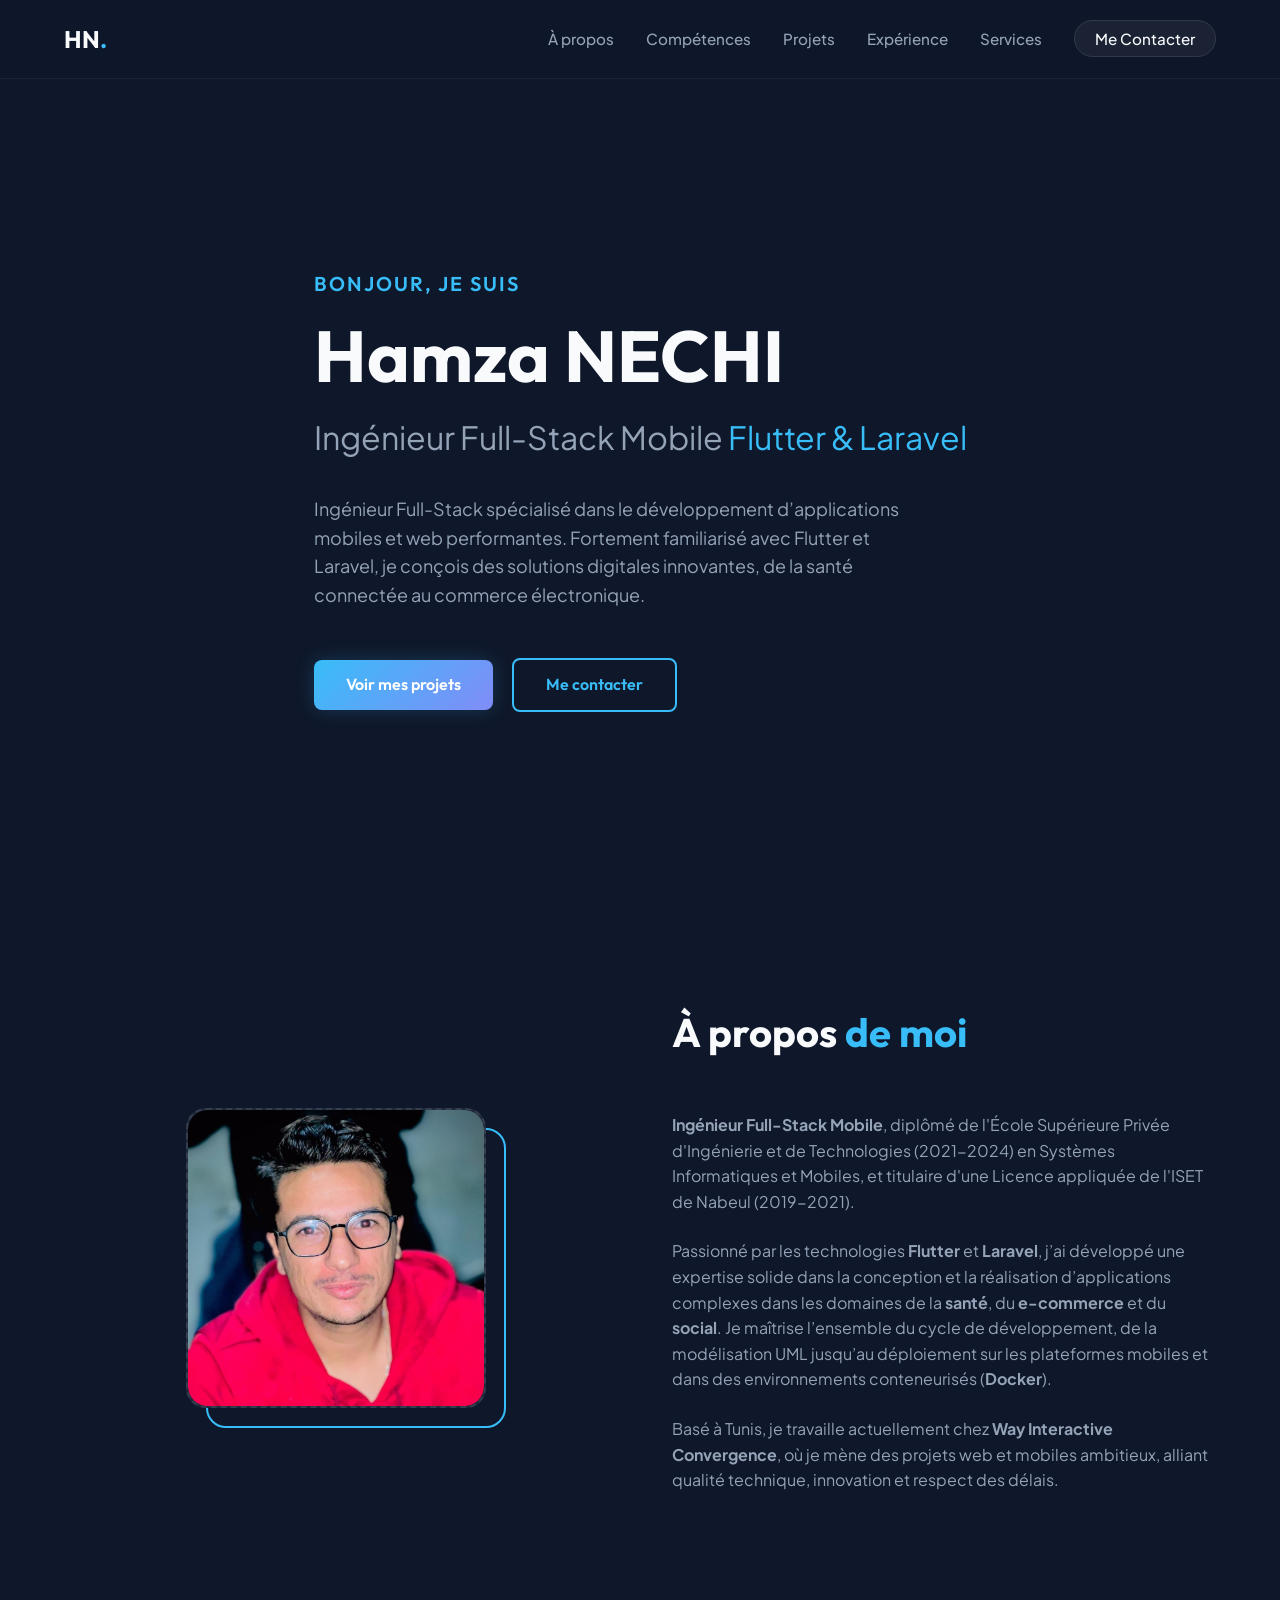
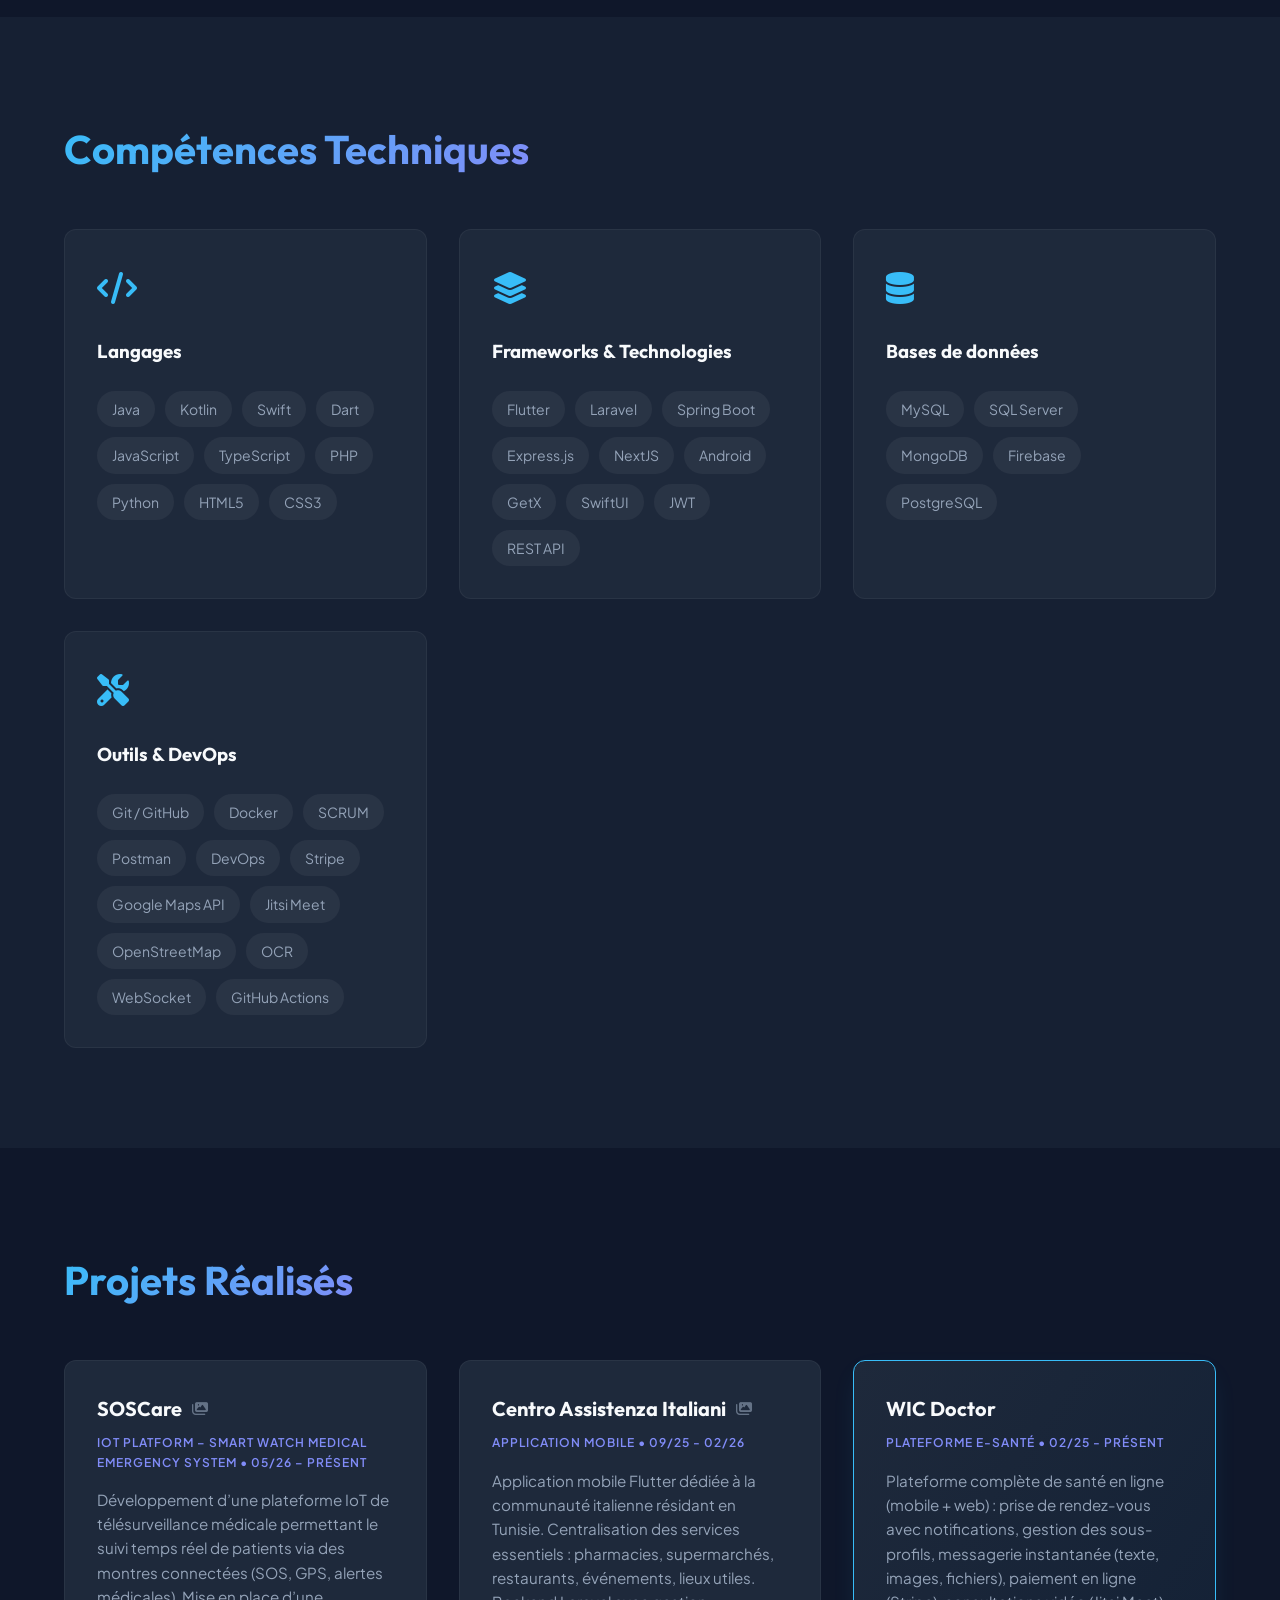
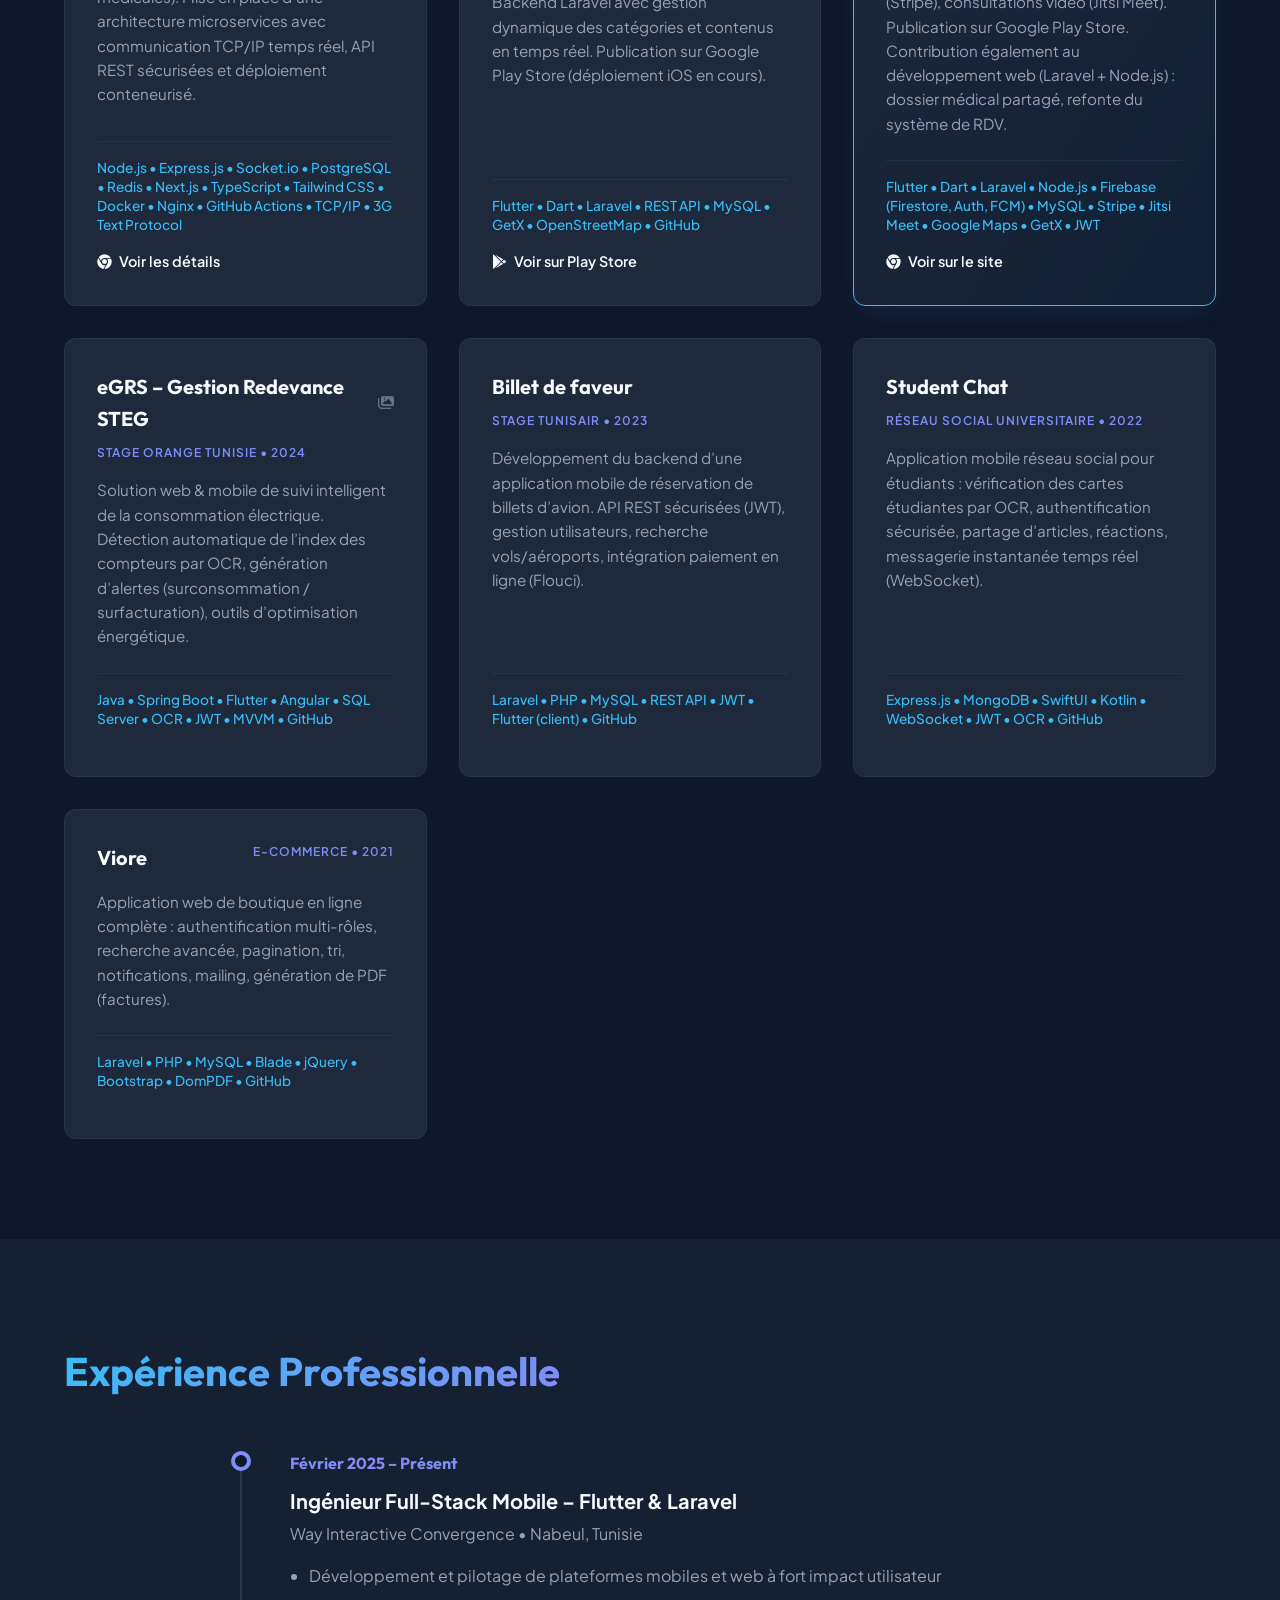
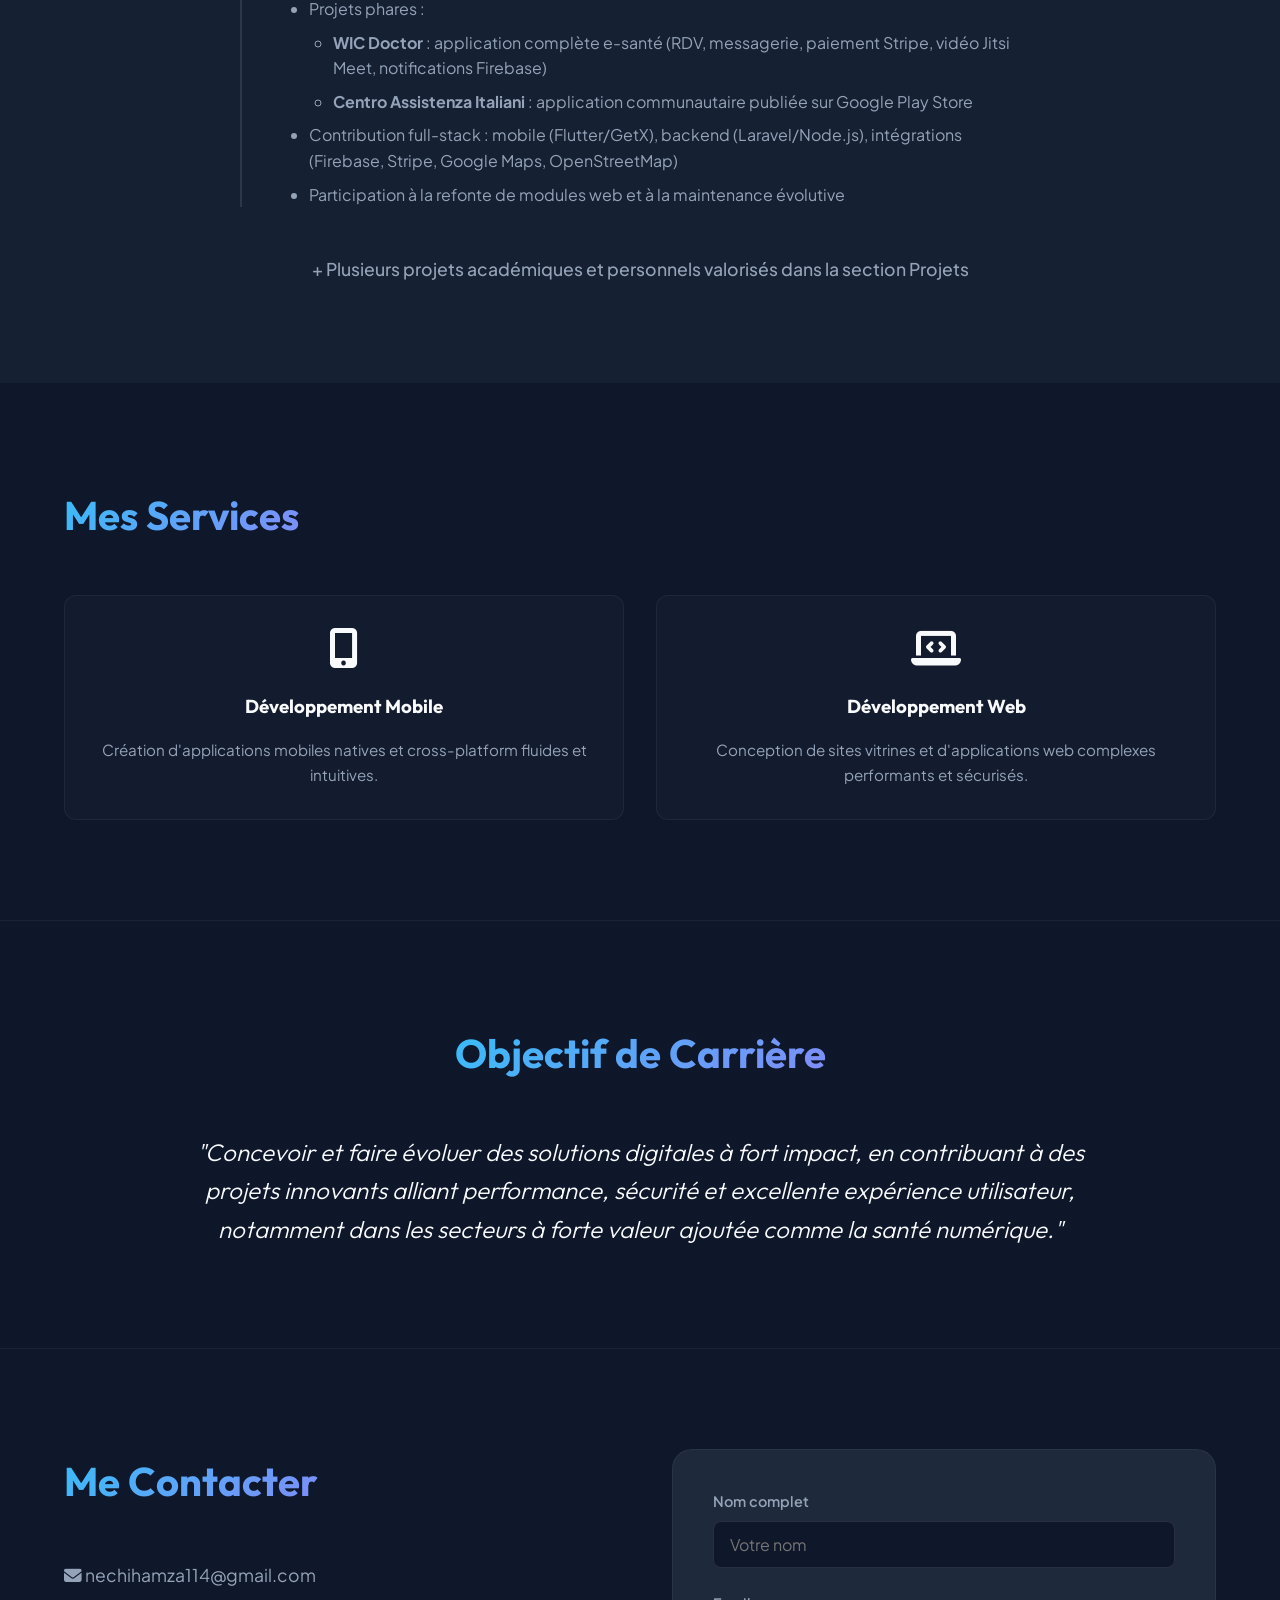
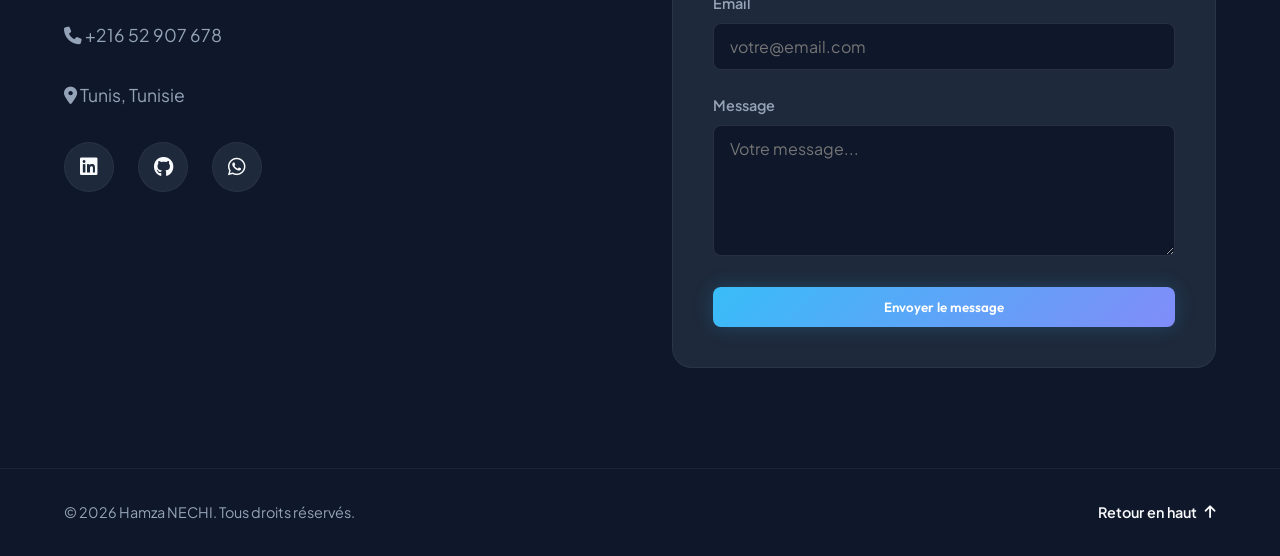
==== commit 4a23b429: "add details" ====
--- a/index.html
+++ b/index.html
@@ -91,7 +91,7 @@
                         (<strong>Docker</strong>).
                     </p>
                     <p>Basé à Tunis, je travaille actuellement chez <strong>Way Interactive Convergence</strong>, où je
-                        mène des projets mobiles ambitieux, alliant qualité technique, innovation et respect des délais.
+                        mène des projets web et mobiles ambitieux, alliant qualité technique, innovation et respect des délais.
                     </p>
                 </div>
             </div>
@@ -131,7 +131,7 @@
                         <span>Laravel</span>
                         <span>Spring Boot</span>
                         <span>Express.js</span>
-                        <span>AngularJS</span>
+                        <span>NextJS</span>
                         <span>Android</span>
                         <span>GetX</span>
                         <span>SwiftUI</span>
@@ -149,7 +149,7 @@
                         <span>SQL Server</span>
                         <span>MongoDB</span>
                         <span>Firebase</span>
-                        <span>Firestore</span>
+                        <span>PostgreSQL</span>
                     </div>
                 </div>
 
@@ -168,6 +168,8 @@
                         <span>Jitsi Meet</span>
                         <span>OpenStreetMap</span>
                         <span>OCR</span>
+                        <span>WebSocket</span>
+                        <span>GitHub Actions</span>
                     </div>
                 </div>
             </div>
@@ -181,13 +183,34 @@
 
             <div class="projects-grid">
 
-                <!-- Project 1 - Centro Assistenza Italiani -->
+
+                <!-- Project 1 - SOSCare -->
+                <article class="project-card">
+                    <div class="project-content">
+                        <div class="project-header">
+                            <h3 class="gallery-trigger" data-project="soscare">SOSCare <i
+                                    class="fa-solid fa-images gallery-icon"></i></h3>
+                            <span class="project-type">IoT Platform – Smart Watch Medical Emergency System • 05/26 – Présent</span>
+                        </div>
+                        <p>Développement d’une plateforme IoT de télésurveillance médicale permettant le suivi temps réel de patients via des montres connectées (SOS, GPS, alertes médicales). Mise en place d’une architecture microservices avec communication TCP/​IP temps réel, API REST sécurisées et déploiement conteneurisé.</p>
+                        <div class="project-tech">
+                            <span>Node.js • Express.js • Socket.io⁠ • PostgreSQL • Redis • Next.js • TypeScript • Tailwind CSS • Docker • Nginx • GitHub Actions • TCP/​IP • 3G Text Protocol</span>
+                        </div>
+                        <div class="project-links">
+                            <a href="/soscare.html"
+                                class="link-item" target="_blank"><i class="fa-brands fa-chrome"></i> Voir les détails</a>
+                        </div>
+                    </div>
+                </article>
+
+
+                <!-- Project 2 - Centro Assistenza Italiani -->
                 <article class="project-card">
                     <div class="project-content">
                         <div class="project-header">
                             <h3 class="gallery-trigger" data-project="centro-assistenza">Centro Assistenza Italiani <i
                                     class="fa-solid fa-images gallery-icon"></i></h3>
-                            <span class="project-type">Application Mobile • 2025 – Présent</span>
+                            <span class="project-type">Application Mobile • 09/25 - 02/26</span>
                         </div>
                         <p>Application mobile Flutter dédiée à la communauté italienne résidant en Tunisie.
                             Centralisation des services essentiels : pharmacies, supermarchés, restaurants, événements,
@@ -204,12 +227,12 @@
                     </div>
                 </article>
 
-                <!-- Project 2 - WIC Doctor -->
+                <!-- Project 3 - WIC Doctor -->
                 <article class="project-card featured">
                     <div class="project-content">
                         <div class="project-header">
                             <h3>WIC Doctor</h3>
-                            <span class="project-type">Plateforme e-Santé • 2025 – Présent</span>
+                            <span class="project-type">Plateforme e-Santé • 02/25 - Présent</span>
                         </div>
                         <p>Plateforme complète de santé en ligne (mobile + web) : prise de rendez-vous avec
                             notifications, gestion des sous-profils, messagerie instantanée (texte, images, fichiers),
@@ -230,7 +253,7 @@
                     </div>
                 </article>
 
-                <!-- Project 3 - eGRS (Orange Tunisie) -->
+                <!-- Project 4 - eGRS (Orange Tunisie) -->
                 <article class="project-card">
                     <div class="project-content">
                         <div class="project-header">
--- a/styles.css
+++ b/styles.css
@@ -1100,4 +1100,6 @@
     .modal-caption {
         padding: 15px 20px 30px;
     }
-}+}
+
+
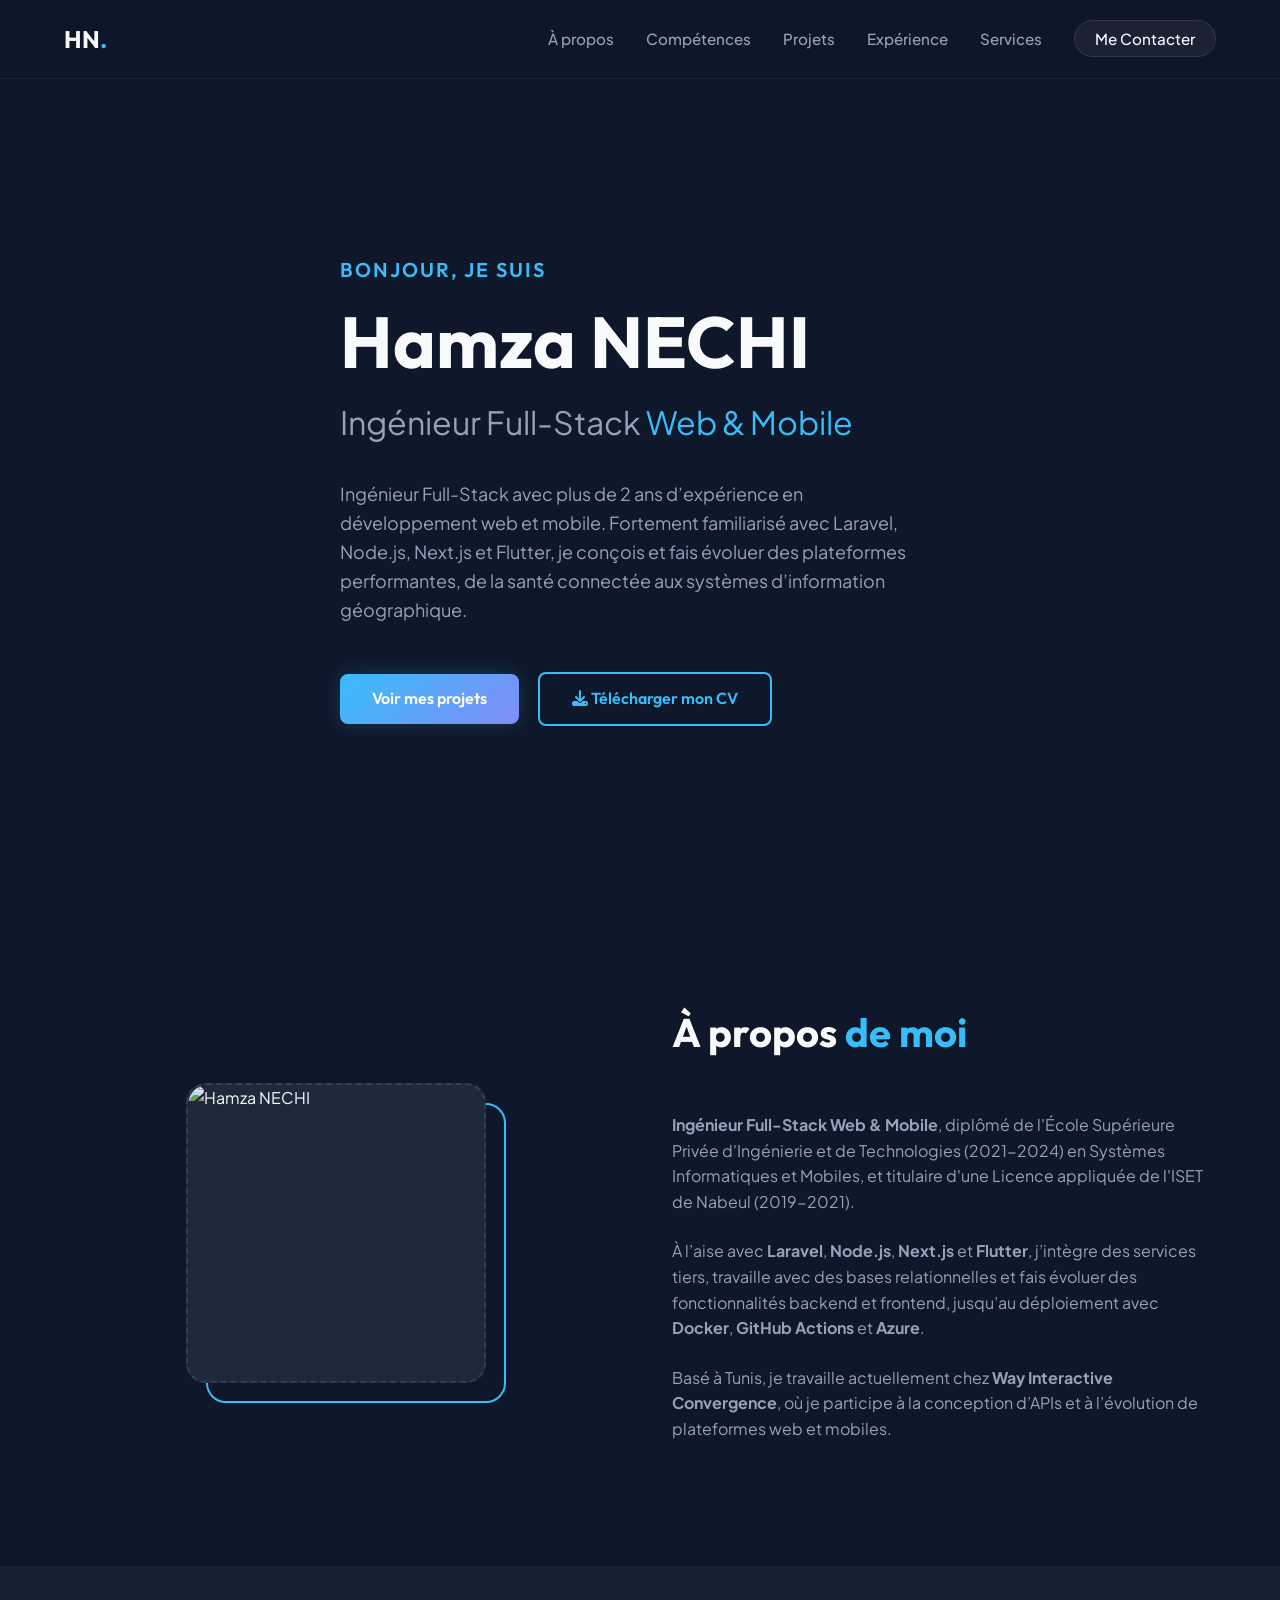
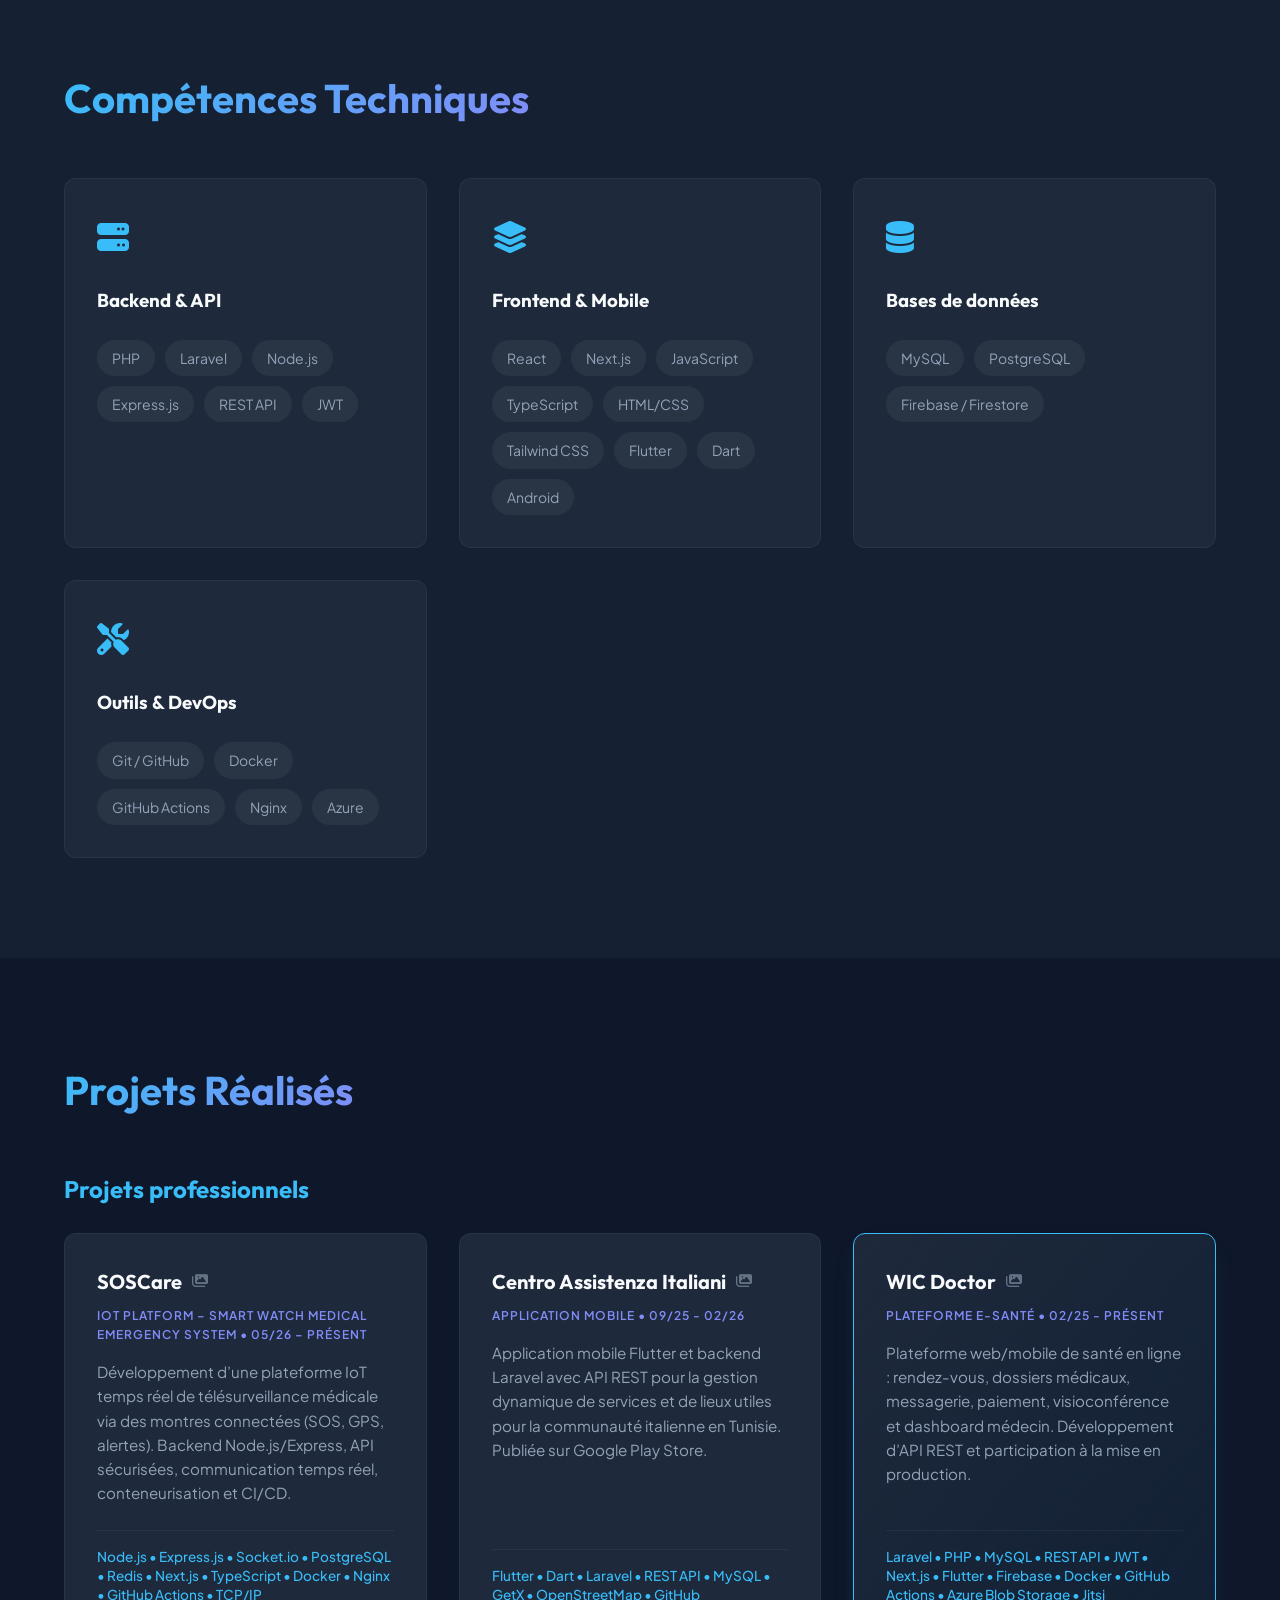
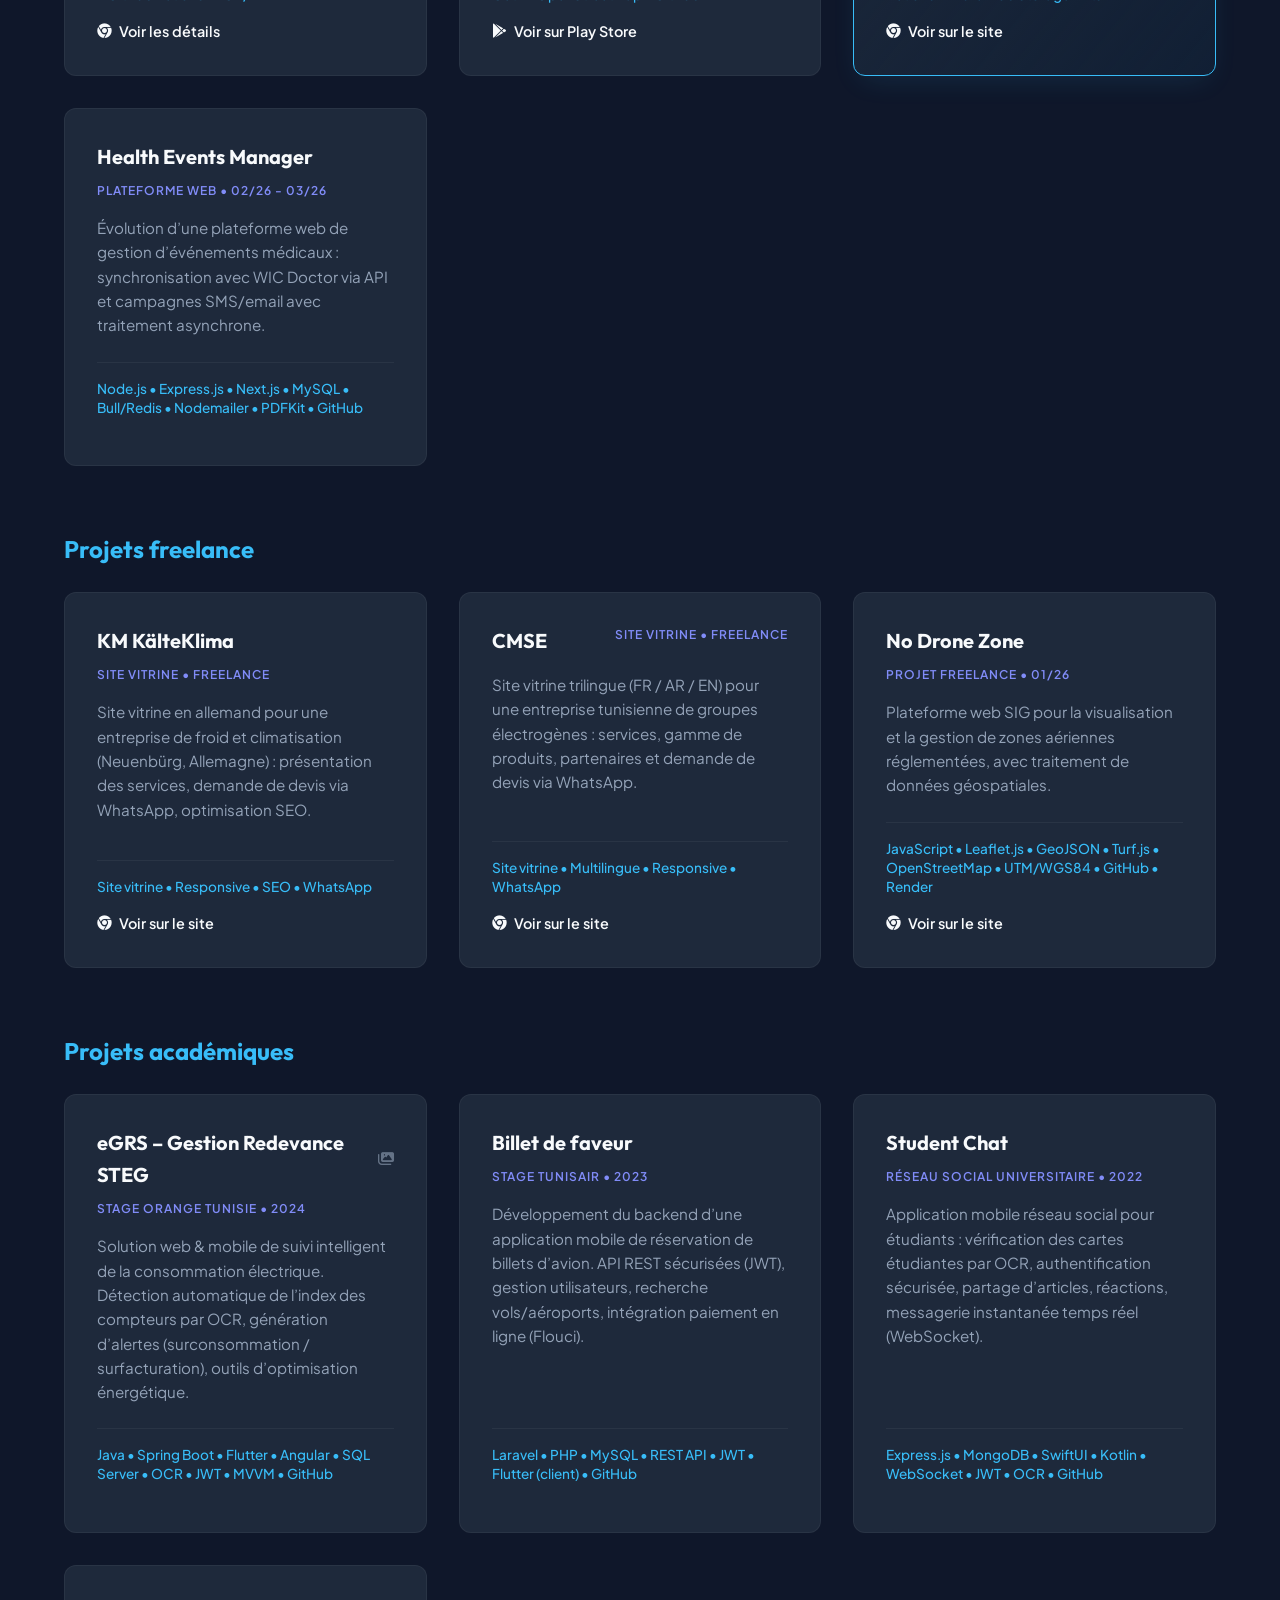
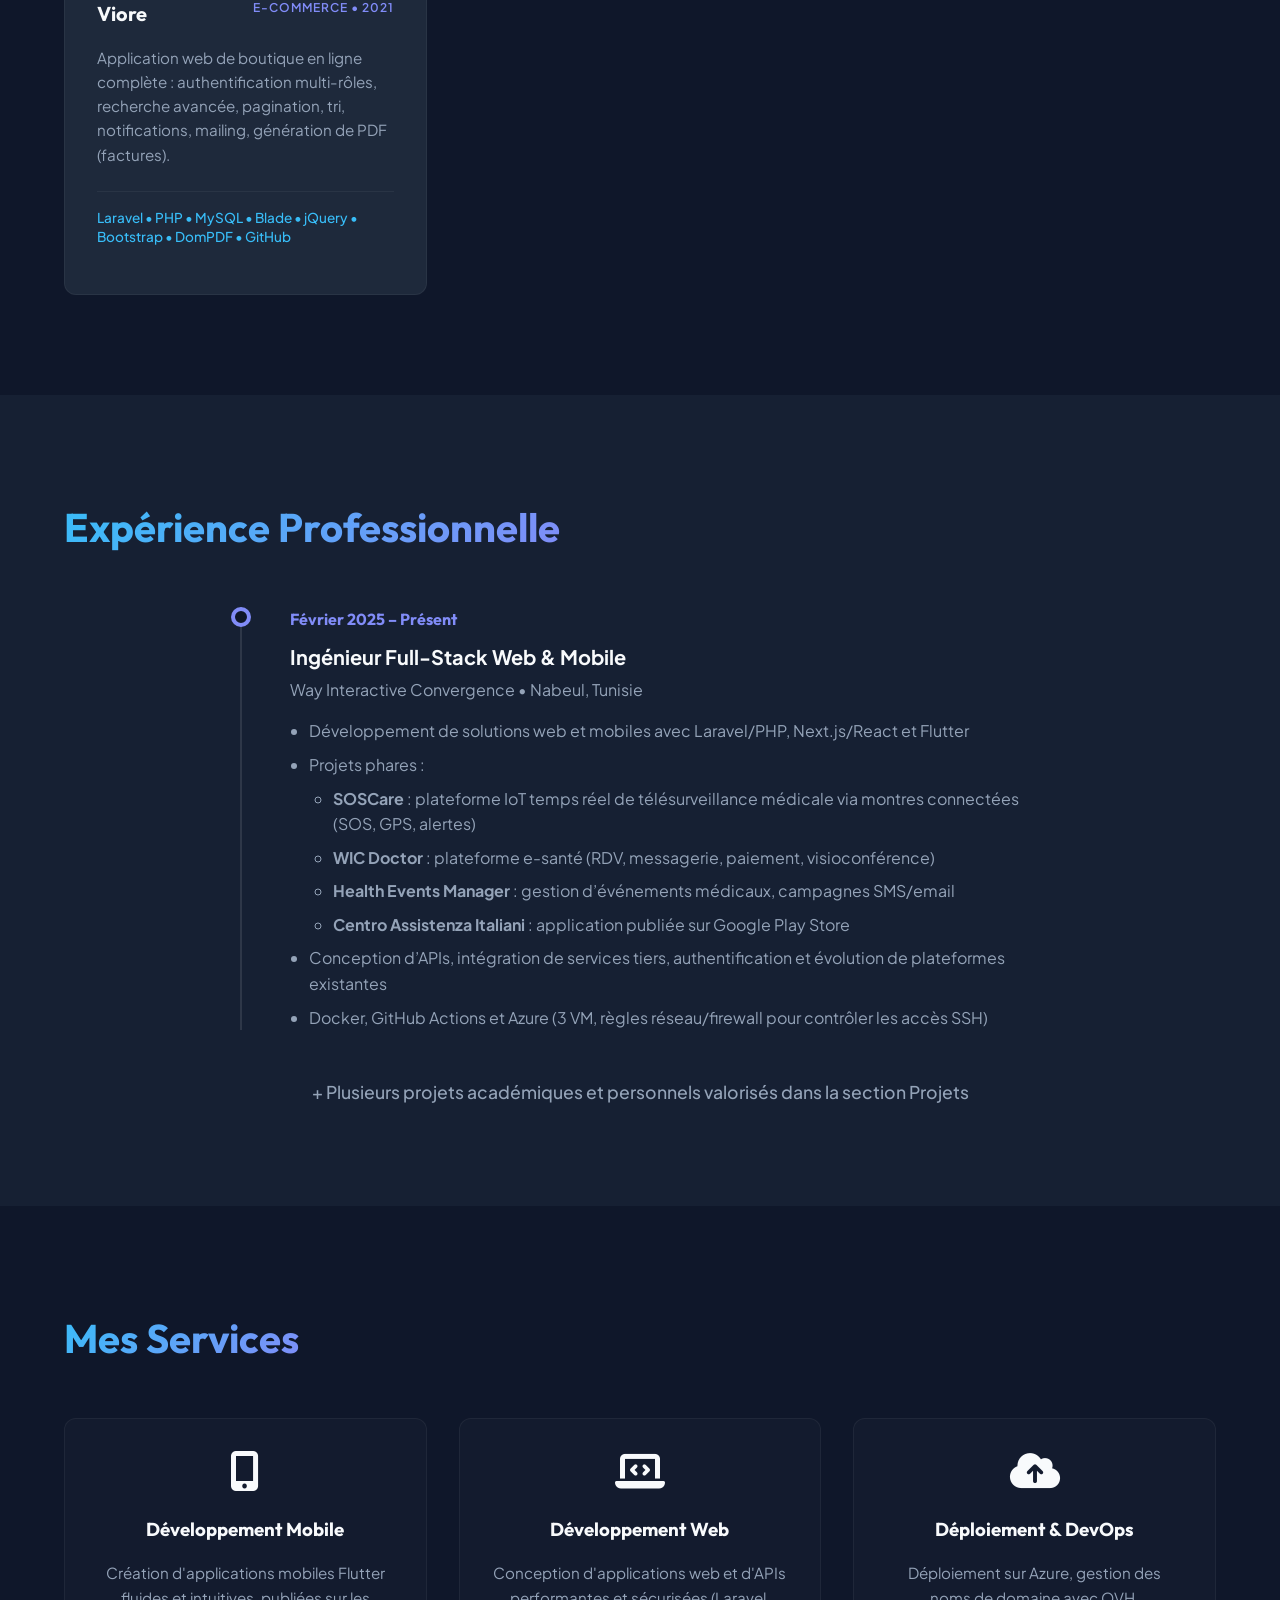
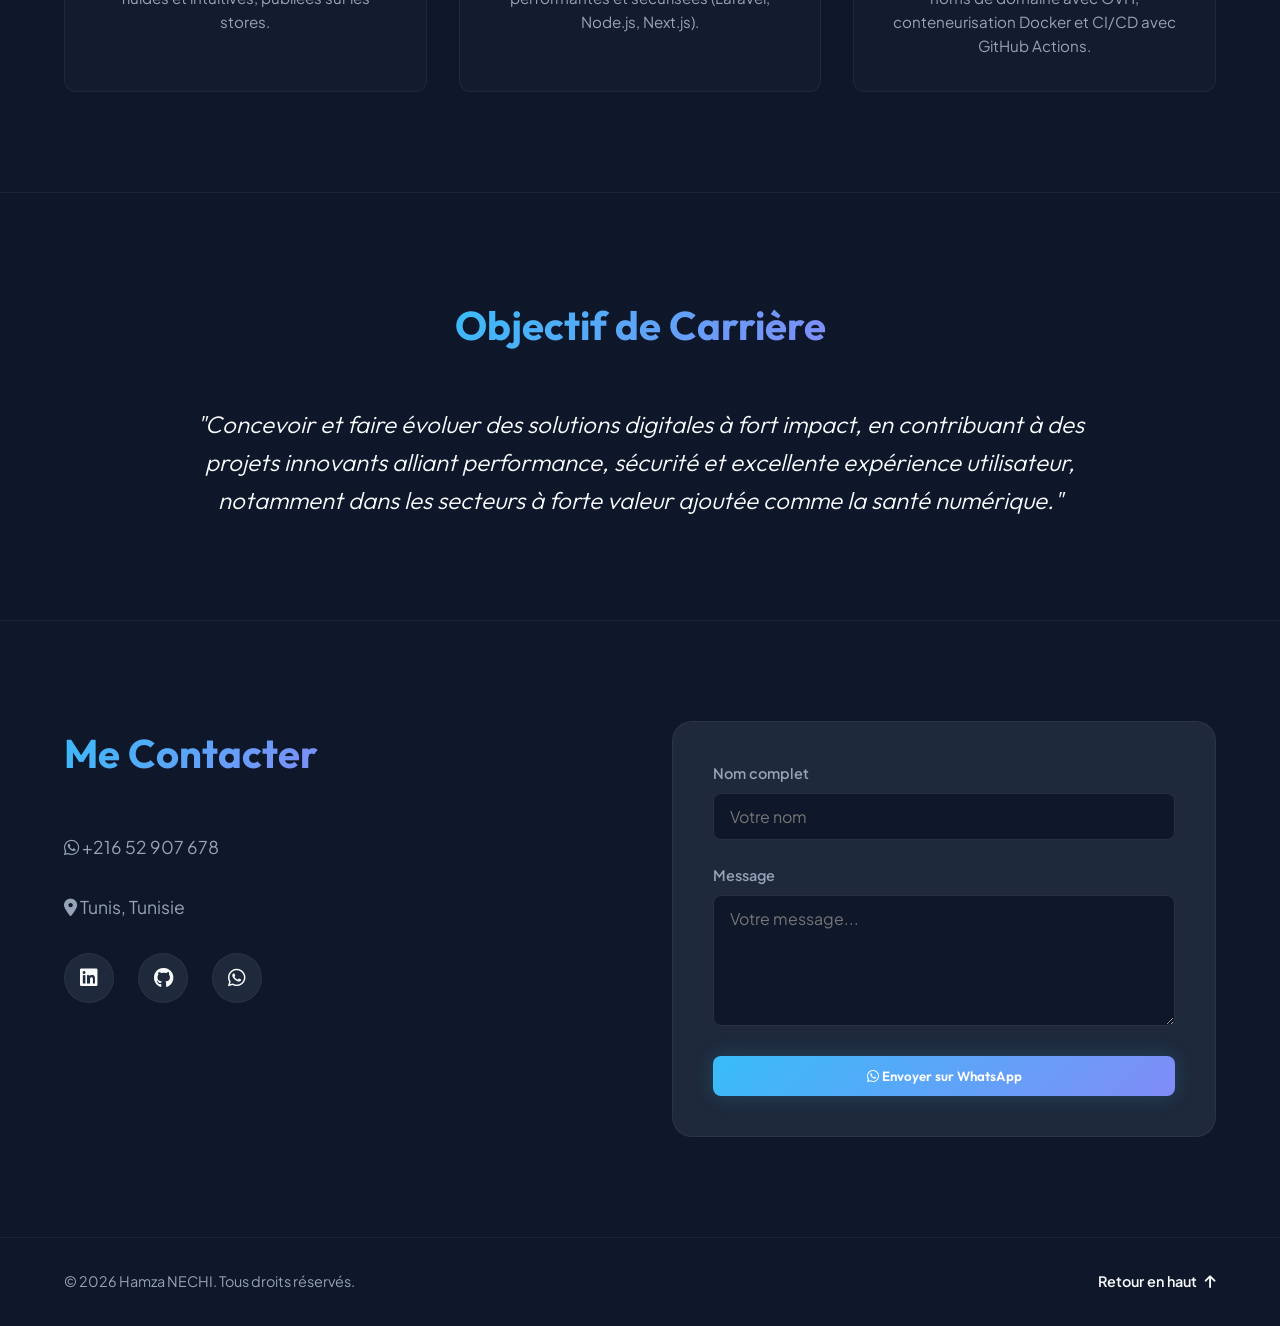
==== commit 55ef9f9f: "nouvelle version portfolio" ====
--- a/index.html
+++ b/index.html
@@ -4,9 +4,9 @@
 <head>
     <meta charset="UTF-8">
     <meta name="viewport" content="width=device-width, initial-scale=1.0">
-    <title>Hamza NECHI | Ingénieur Full-Stack Mobile</title>
+    <title>Hamza NECHI | Ingénieur Full-Stack Web & Mobile</title>
     <meta name="description"
-        content="Portfolio de Hamza NECHI, Ingénieur Full-Stack Mobile spécialisé en Flutter et Laravel. Découvrez mes projets et compétences.">
+        content="Portfolio de Hamza NECHI, Ingénieur Full-Stack Web & Mobile (Node.js/Laravel, Next.js, Flutter, API REST). Découvrez mes projets et compétences.">
 
     <!-- Fonts -->
     <link rel="preconnect" href="https://fonts.googleapis.com">
@@ -47,20 +47,21 @@
         </div>
     </nav>
 
-    <!-- Hero Section -->
+    <!-- Hero Section-->
     <section id="hero" class="hero-section">
         <div class="container hero-content">
             <span class="greeting">Bonjour, je suis</span>
             <h1 class="hero-name">Hamza NECHI</h1>
-            <h2 class="hero-role">Ingénieur Full-Stack Mobile <span class="highlight">Flutter & Laravel</span></h2>
+            <h2 class="hero-role">Ingénieur Full-Stack <span class="highlight">Web & Mobile</span></h2>
             <p class="hero-intro">
-                Ingénieur Full-Stack spécialisé dans le développement d’applications mobiles et web performantes.
-                Fortement familiarisé avec Flutter et Laravel, je conçois des solutions digitales innovantes, de la
-                santé connectée au commerce électronique.
+                Ingénieur Full-Stack avec plus de 2 ans d’expérience en développement web et mobile.
+                Fortement familiarisé avec Laravel, Node.js, Next.js et Flutter, je conçois et fais évoluer des
+                plateformes performantes, de la santé connectée aux systèmes d’information géographique.
             </p>
             <div class="hero-buttons">
                 <a href="#projects" class="btn btn-primary">Voir mes projets</a>
-                <a href="#contact" class="btn btn-outline">Me contacter</a>
+                <a href="assets/CV_Hamza_Nechi_FR_&_EN.pdf" class="btn btn-outline" download="CV_Hamza_Nechi_FR_&_EN.pdf"><i
+                        class="fa-solid fa-download"></i> Télécharger mon CV</a>
             </div>
         </div>
         <div class="hero-background"></div>
@@ -72,7 +73,7 @@
             <div class="about-image">
                 <div class="about-frame">
                     <div class="frame-content">
-                        <img src="assets/profile.jpg" alt="Hamza NECHI">
+                        <img src="assets/profile.jpeg" alt="Hamza NECHI">
                     </div>
                     <div class="frame-backdrop"></div>
                 </div>
@@ -80,19 +81,16 @@
             <div class="about-text">
                 <h2 class="section-title">À propos <span class="highlight-alt">de moi</span></h2>
                 <div class="about-content">
-                    <p><strong>Ingénieur Full-Stack Mobile</strong>, diplômé de l'École Supérieure Privée d'Ingénierie
-                        et de Technologies (2021-2024) en Systèmes Informatiques et Mobiles, et titulaire d'une Licence
-                        appliquée de l'ISET de Nabeul (2019-2021).</p>
-                    <p>Passionné par les technologies <strong>Flutter</strong> et <strong>Laravel</strong>, j’ai
-                        développé une expertise solide dans la conception et la réalisation d’applications complexes
-                        dans les domaines de la <strong>santé</strong>, du <strong>e-commerce</strong> et du
-                        <strong>social</strong>. Je maîtrise l’ensemble du cycle de développement, de la modélisation
-                        UML jusqu’au déploiement sur les plateformes mobiles et dans des environnements conteneurisés
-                        (<strong>Docker</strong>).
+                    <p><strong>Ingénieur Full-Stack Web & Mobile</strong>, diplômé de l'École Supérieure Privée
+                        d'Ingénierie et de Technologies (2021-2024) en Systèmes Informatiques et Mobiles, et titulaire
+                        d'une Licence appliquée de l'ISET de Nabeul (2019-2021).</p>
+                    <p>À l’aise avec <strong>Laravel</strong>, <strong>Node.js</strong>, <strong>Next.js</strong> et
+                        <strong>Flutter</strong>, j’intègre des services tiers, travaille avec des bases relationnelles
+                        et fais évoluer des fonctionnalités backend et frontend, jusqu’au déploiement avec
+                        <strong>Docker</strong>, <strong>GitHub Actions</strong> et <strong>Azure</strong>.
                     </p>
                     <p>Basé à Tunis, je travaille actuellement chez <strong>Way Interactive Convergence</strong>, où je
-                        mène des projets web et mobiles ambitieux, alliant qualité technique, innovation et respect des délais.
-                    </p>
+                        participe à la conception d’APIs et à l’évolution de plateformes web et mobiles.</p>
                 </div>
             </div>
         </div>
@@ -104,72 +102,58 @@
             <h2 class="section-title text-center">Compétences Techniques</h2>
 
             <div class="skills-grid">
-                <!-- Langages de programmation -->
+                <!-- Backend & API -->
                 <div class="skill-card">
-                    <div class="skill-icon"><i class="fa-solid fa-code"></i></div>
-                    <h3>Langages</h3>
+                    <div class="skill-icon"><i class="fa-solid fa-server"></i></div>
+                    <h3>Backend & API</h3>
                     <div class="skill-tags">
-                        <span>Java</span>
-                        <span>Kotlin</span>
-                        <span>Swift</span>
-                        <span>Dart</span>
+                        <span>PHP</span>
+                        <span>Laravel</span>
+                        <span>Node.js</span>
+                        <span>Express.js</span>
+                        <span>REST API</span>
+                        <span>JWT</span>
+                    </div>
+                </div>
+
+                <!-- Frontend & Mobile -->
+                <div class="skill-card">
+                    <div class="skill-icon"><i class="fa-solid fa-layer-group"></i></div>
+                    <h3>Frontend & Mobile</h3>
+                    <div class="skill-tags">
+                        <span>React</span>
+                        <span>Next.js</span>
                         <span>JavaScript</span>
                         <span>TypeScript</span>
-                        <span>PHP</span>
-                        <span>Python</span>
-                        <span>HTML5</span>
-                        <span>CSS3</span>
-                    </div>
-                </div>
-
-                <!-- Frameworks & Technologies Mobile/Web -->
-                <div class="skill-card">
-                    <div class="skill-icon"><i class="fa-solid fa-layer-group"></i></div>
-                    <h3>Frameworks & Technologies</h3>
-                    <div class="skill-tags">
+                        <span>HTML/CSS</span>
+                        <span>Tailwind CSS</span>
                         <span>Flutter</span>
-                        <span>Laravel</span>
-                        <span>Spring Boot</span>
-                        <span>Express.js</span>
-                        <span>NextJS</span>
+                        <span>Dart</span>
                         <span>Android</span>
-                        <span>GetX</span>
-                        <span>SwiftUI</span>
-                        <span>JWT</span>
-                        <span>REST API</span>
-                    </div>
-                </div>
-
-                <!-- Bases de données & Backend -->
+                    </div>
+                </div>
+
+                <!-- Bases de données -->
                 <div class="skill-card">
                     <div class="skill-icon"><i class="fa-solid fa-database"></i></div>
                     <h3>Bases de données</h3>
                     <div class="skill-tags">
                         <span>MySQL</span>
-                        <span>SQL Server</span>
-                        <span>MongoDB</span>
-                        <span>Firebase</span>
                         <span>PostgreSQL</span>
-                    </div>
-                </div>
-
-                <!-- Outils & DevOps & Services -->
+                        <span>Firebase / Firestore</span>
+                    </div>
+                </div>
+
+                <!-- Outils & DevOps -->
                 <div class="skill-card">
                     <div class="skill-icon"><i class="fa-solid fa-tools"></i></div>
                     <h3>Outils & DevOps</h3>
                     <div class="skill-tags">
                         <span>Git / GitHub</span>
                         <span>Docker</span>
-                        <span>SCRUM</span>
-                        <span>Postman</span>
-                        <span>DevOps</span>
-                        <span>Stripe</span>
-                        <span>Google Maps API</span>
-                        <span>Jitsi Meet</span>
-                        <span>OpenStreetMap</span>
-                        <span>OCR</span>
-                        <span>WebSocket</span>
                         <span>GitHub Actions</span>
+                        <span>Nginx</span>
+                        <span>Azure</span>
                     </div>
                 </div>
             </div>
@@ -181,8 +165,9 @@
         <div class="container">
             <h2 class="section-title text-center">Projets Réalisés</h2>
 
+            <h3 style="font-family: var(--font-heading); font-size: 1.5rem; color: var(--accent-primary); margin: 0 0 1.5rem;">Projets professionnels</h3>
+
             <div class="projects-grid">
-
 
                 <!-- Project 1 - SOSCare -->
                 <article class="project-card">
@@ -192,17 +177,18 @@
                                     class="fa-solid fa-images gallery-icon"></i></h3>
                             <span class="project-type">IoT Platform – Smart Watch Medical Emergency System • 05/26 – Présent</span>
                         </div>
-                        <p>Développement d’une plateforme IoT de télésurveillance médicale permettant le suivi temps réel de patients via des montres connectées (SOS, GPS, alertes médicales). Mise en place d’une architecture microservices avec communication TCP/​IP temps réel, API REST sécurisées et déploiement conteneurisé.</p>
-                        <div class="project-tech">
-                            <span>Node.js • Express.js • Socket.io⁠ • PostgreSQL • Redis • Next.js • TypeScript • Tailwind CSS • Docker • Nginx • GitHub Actions • TCP/​IP • 3G Text Protocol</span>
+                        <p>Développement d’une plateforme IoT temps réel de télésurveillance médicale via des montres
+                            connectées (SOS, GPS, alertes). Backend Node.js/Express, API sécurisées, communication temps
+                            réel, conteneurisation et CI/CD.</p>
+                        <div class="project-tech">
+                            <span>Node.js • Express.js • Socket.io • PostgreSQL • Redis • Next.js • TypeScript • Docker • Nginx • GitHub Actions • TCP/IP</span>
                         </div>
                         <div class="project-links">
-                            <a href="/soscare.html"
-                                class="link-item" target="_blank"><i class="fa-brands fa-chrome"></i> Voir les détails</a>
-                        </div>
-                    </div>
-                </article>
-
+                            <a href="/soscare.html" class="link-item" target="_blank"><i
+                                    class="fa-brands fa-chrome"></i> Voir les détails</a>
+                        </div>
+                    </div>
+                </article>
 
                 <!-- Project 2 - Centro Assistenza Italiani -->
                 <article class="project-card">
@@ -212,10 +198,9 @@
                                     class="fa-solid fa-images gallery-icon"></i></h3>
                             <span class="project-type">Application Mobile • 09/25 - 02/26</span>
                         </div>
-                        <p>Application mobile Flutter dédiée à la communauté italienne résidant en Tunisie.
-                            Centralisation des services essentiels : pharmacies, supermarchés, restaurants, événements,
-                            lieux utiles. Backend Laravel avec gestion dynamique des catégories et contenus en temps
-                            réel. Publication sur Google Play Store (déploiement iOS en cours).</p>
+                        <p>Application mobile Flutter et backend Laravel avec API REST pour la gestion dynamique de
+                            services et de lieux utiles pour la communauté italienne en Tunisie. Publiée sur Google Play
+                            Store.</p>
                         <div class="project-tech">
                             <span>Flutter • Dart • Laravel • REST API • MySQL • GetX • OpenStreetMap • GitHub</span>
                         </div>
@@ -231,29 +216,109 @@
                 <article class="project-card featured">
                     <div class="project-content">
                         <div class="project-header">
-                            <h3>WIC Doctor</h3>
+                            <h3 class="gallery-trigger" data-project="wic">WIC Doctor <i
+                                    class="fa-solid fa-images gallery-icon"></i></h3>
                             <span class="project-type">Plateforme e-Santé • 02/25 - Présent</span>
                         </div>
-                        <p>Plateforme complète de santé en ligne (mobile + web) : prise de rendez-vous avec
-                            notifications, gestion des sous-profils, messagerie instantanée (texte, images, fichiers),
-                            paiement en ligne (Stripe), consultations vidéo (Jitsi Meet). Publication sur Google Play
-                            Store. Contribution également au développement web (Laravel + Node.js) : dossier médical
-                            partagé, refonte du système de RDV.</p>
-                        <div class="project-tech">
-                            <span>Flutter • Dart • Laravel • Node.js • Firebase (Firestore, Auth, FCM) • MySQL • Stripe
-                                • Jitsi Meet • Google Maps • GetX • JWT</span>
-                        </div>
-
+                        <p>Plateforme web/mobile de santé en ligne : rendez-vous, dossiers médicaux, messagerie,
+                            paiement, visioconférence et dashboard médecin. Développement d’API REST et participation à
+                            la mise en production.</p>
+                        <div class="project-tech">
+                            <span>Laravel • PHP • MySQL • REST API • JWT • Next.js • Flutter • Firebase • Docker • GitHub Actions • Azure Blob Storage • Jitsi</span>
+                        </div>
                         <div class="project-links">
-                            <a href="https://wic-doctor.com/"
-                                class="link-item" target="_blank"><i class="fa-brands fa-chrome"></i> Voir
-                                sur le site</a>
-                        </div>
-
-                    </div>
-                </article>
-
-                <!-- Project 4 - eGRS (Orange Tunisie) -->
+                            <a href="https://wic-doctor.com/" class="link-item" target="_blank"><i
+                                    class="fa-brands fa-chrome"></i> Voir sur le site</a>
+                        </div>
+                    </div>
+                </article>
+
+                <!-- Project 4 - Health Events Manager -->
+                <article class="project-card">
+                    <div class="project-content">
+                        <div class="project-header">
+                            <h3>Health Events Manager</h3>
+                            <span class="project-type">Plateforme Web • 02/26 - 03/26</span>
+                        </div>
+                        <p>Évolution d’une plateforme web de gestion d’événements médicaux : synchronisation avec WIC
+                            Doctor via API et campagnes SMS/email avec traitement asynchrone.</p>
+                        <div class="project-tech">
+                            <span>Node.js • Express.js • Next.js • MySQL • Bull/Redis • Nodemailer • PDFKit • GitHub</span>
+                        </div>
+                    </div>
+                </article>
+
+            </div>
+
+            <h3 style="font-family: var(--font-heading); font-size: 1.5rem; color: var(--accent-primary); margin: 4rem 0 1.5rem;">Projets freelance</h3>
+
+            <div class="projects-grid">
+
+                <!-- Freelance 1 - KM KälteKlima -->
+                <article class="project-card">
+                    <div class="project-content">
+                        <div class="project-header">
+                            <h3>KM KälteKlima</h3>
+                            <span class="project-type">Site vitrine • Freelance</span>
+                        </div>
+                        <p>Site vitrine en allemand pour une entreprise de froid et climatisation (Neuenbürg,
+                            Allemagne) : présentation des services, demande de devis via WhatsApp, optimisation SEO.</p>
+                        <div class="project-tech">
+                            <span>Site vitrine • Responsive • SEO • WhatsApp</span>
+                        </div>
+                        <div class="project-links">
+                            <a href="https://kmkaelteklima.de/" class="link-item" target="_blank"><i
+                                    class="fa-brands fa-chrome"></i> Voir sur le site</a>
+                        </div>
+                    </div>
+                </article>
+
+                <!-- Freelance 2 - CMSE -->
+                <article class="project-card">
+                    <div class="project-content">
+                        <div class="project-header">
+                            <h3>CMSE</h3>
+                            <span class="project-type">Site vitrine • Freelance</span>
+                        </div>
+                        <p>Site vitrine trilingue (FR / AR / EN) pour une entreprise tunisienne de groupes
+                            électrogènes : services, gamme de produits, partenaires et demande de devis via WhatsApp.
+                        </p>
+                        <div class="project-tech">
+                            <span>Site vitrine • Multilingue • Responsive • WhatsApp</span>
+                        </div>
+                        <div class="project-links">
+                            <a href="https://cmse.tn/index.html" class="link-item" target="_blank"><i
+                                    class="fa-brands fa-chrome"></i> Voir sur le site</a>
+                        </div>
+                    </div>
+                </article>
+
+                <!-- Project 5 - No Drone Zone -->
+                <article class="project-card">
+                    <div class="project-content">
+                        <div class="project-header">
+                            <h3>No Drone Zone</h3>
+                            <span class="project-type">Projet freelance • 01/26</span>
+                        </div>
+                        <p>Plateforme web SIG pour la visualisation et la gestion de zones aériennes réglementées, avec
+                            traitement de données géospatiales.</p>
+                        <div class="project-tech">
+                            <span>JavaScript • Leaflet.js • GeoJSON • Turf.js • OpenStreetMap • UTM/WGS84 • GitHub • Render</span>
+                        </div>
+                        <div class="project-links">
+                            <a href="https://no-drone-zone.onrender.com" class="link-item" target="_blank"><i
+                                    class="fa-brands fa-chrome"></i> Voir sur le site</a>
+                        </div>
+                    </div>
+                </article>
+
+            </div>
+
+            <h3 style="font-family: var(--font-heading); font-size: 1.5rem; color: var(--accent-primary); margin: 4rem 0 1.5rem;">Projets académiques</h3>
+
+            <div class="projects-grid">
+
+                <!-- Project 6 - eGRS (Orange Tunisie) -->
                 <article class="project-card">
                     <div class="project-content">
                         <div class="project-header">
@@ -270,7 +335,7 @@
                     </div>
                 </article>
 
-                <!-- Project 4 - Billet de faveur (Tunisair) -->
+                <!-- Project 7 - Billet de faveur (Tunisair) -->
                 <article class="project-card">
                     <div class="project-content">
                         <div class="project-header">
@@ -286,7 +351,7 @@
                     </div>
                 </article>
 
-                <!-- Project 5 - Student Chat -->
+                <!-- Project 8 - Student Chat -->
                 <article class="project-card">
                     <div class="project-content">
                         <div class="project-header">
@@ -302,7 +367,7 @@
                     </div>
                 </article>
 
-                <!-- Project 6 - Viore -->
+                <!-- Project 9 - Viore -->
                 <article class="project-card">
                     <div class="project-content">
                         <div class="project-header">
@@ -333,21 +398,26 @@
                     <div class="timeline-marker"></div>
                     <div class="timeline-content">
                         <div class="timeline-date">Février 2025 – Présent</div>
-                        <h3 class="timeline-role">Ingénieur Full-Stack Mobile – Flutter & Laravel</h3>
+                        <h3 class="timeline-role">Ingénieur Full-Stack Web & Mobile</h3>
                         <h4 class="timeline-company">Way Interactive Convergence • Nabeul, Tunisie</h4>
                         <ul class="timeline-details">
-                            <li>Développement et pilotage de plateformes mobiles et web à fort impact utilisateur</li>
+                            <li>Développement de solutions web et mobiles avec Laravel/PHP, Next.js/React et Flutter</li>
                             <li>Projets phares :
                                 <ul>
-                                    <li><strong>WIC Doctor</strong> : application complète e-santé (RDV, messagerie,
-                                        paiement Stripe, vidéo Jitsi Meet, notifications Firebase)</li>
-                                    <li><strong>Centro Assistenza Italiani</strong> : application communautaire publiée
-                                        sur Google Play Store</li>
+                                    <li><strong>SOSCare</strong> : plateforme IoT temps réel de télésurveillance
+                                        médicale via montres connectées (SOS, GPS, alertes)</li>
+                                    <li><strong>WIC Doctor</strong> : plateforme e-santé (RDV, messagerie, paiement,
+                                        visioconférence)</li>
+                                    <li><strong>Health Events Manager</strong> : gestion d’événements médicaux,
+                                        campagnes SMS/email</li>
+                                    <li><strong>Centro Assistenza Italiani</strong> : application publiée sur Google
+                                        Play Store</li>
                                 </ul>
                             </li>
-                            <li>Contribution full-stack : mobile (Flutter/GetX), backend (Laravel/Node.js), intégrations
-                                (Firebase, Stripe, Google Maps, OpenStreetMap)</li>
-                            <li>Participation à la refonte de modules web et à la maintenance évolutive</li>
+                            <li>Conception d’APIs, intégration de services tiers, authentification et évolution de
+                                plateformes existantes</li>
+                            <li>Docker, GitHub Actions et Azure (3 VM, règles réseau/firewall pour contrôler les accès
+                                SSH)</li>
                         </ul>
                     </div>
                 </div>
@@ -368,13 +438,19 @@
                 <div class="service-card">
                     <i class="fa-solid fa-mobile-screen-button service-icon"></i>
                     <h3>Développement Mobile</h3>
-                    <p>Création d'applications mobiles natives et cross-platform fluides et intuitives.</p>
+                    <p>Création d'applications mobiles Flutter fluides et intuitives, publiées sur les stores.</p>
                 </div>
                 <div class="service-card">
                     <i class="fa-solid fa-laptop-code service-icon"></i>
                     <h3>Développement Web</h3>
-                    <p>Conception de sites vitrines et d'applications web complexes performants et
-                        sécurisés.</p>
+                    <p>Conception d'applications web et d'APIs performantes et sécurisées (Laravel, Node.js,
+                        Next.js).</p>
+                </div>
+                <div class="service-card">
+                    <i class="fa-solid fa-cloud-arrow-up service-icon"></i>
+                    <h3>Déploiement & DevOps</h3>
+                    <p>Déploiement sur Azure, gestion des noms de domaine avec OVH, conteneurisation Docker et CI/CD
+                        avec GitHub Actions.</p>
                 </div>
             </div>
         </div>
@@ -398,8 +474,7 @@
             <div class="contact-info">
                 <h2 class="section-title">Me Contacter</h2>
                 <div class="contact-details-text">
-                    <p><i class="fa-solid fa-envelope"></i> nechihamza114@gmail.com</p>
-                    <p><i class="fa-solid fa-phone"></i> +216 52 907 678</p>
+                    <p><i class="fa-brands fa-whatsapp"></i> <a href="https://wa.me/21652907678" target="_blank">+216 52 907 678</a></p>
                     <p><i class="fa-solid fa-location-dot"></i> Tunis, Tunisie</p>
                 </div>
                 <div class="social-links">
@@ -412,26 +487,18 @@
                 </div>
             </div>
             <div class="contact-form-wrapper">
-                <form class="contact-form" action="https://formsubmit.co/nechihamza114@gmail.com" method="POST">
-                    <!-- Config FormSubmit -->
-                    <input type="hidden" name="_subject" value="Nouveau message de votre Portfolio !">
-                    <input type="hidden" name="_captcha" value="false">
-                    <input type="hidden" name="_template" value="table">
-
+                <form class="contact-form" id="whatsapp-form">
                     <div class="form-group">
                         <label for="name">Nom complet</label>
                         <input type="text" id="name" name="name" required placeholder="Votre nom">
-                    </div>
-                    <div class="form-group">
-                        <label for="email">Email</label>
-                        <input type="email" id="email" name="email" required placeholder="votre@email.com">
                     </div>
                     <div class="form-group">
                         <label for="message">Message</label>
                         <textarea id="message" name="message" rows="5" required
                             placeholder="Votre message..."></textarea>
                     </div>
-                    <button type="submit" class="btn btn-primary full-width">Envoyer le message</button>
+                    <button type="submit" class="btn btn-primary full-width"><i class="fa-brands fa-whatsapp"></i>
+                        Envoyer sur WhatsApp</button>
                 </form>
             </div>
         </div>
@@ -471,6 +538,16 @@
     </div>
 
     <script src="script.js"></script>
+    <script>
+        // Envoi du formulaire de contact vers WhatsApp
+        document.getElementById('whatsapp-form').addEventListener('submit', function (e) {
+            e.preventDefault();
+            var name = document.getElementById('name').value.trim();
+            var message = document.getElementById('message').value.trim();
+            var text = 'Bonjour Hamza, je suis ' + name + '.\n\n' + message;
+            window.open('https://wa.me/21652907678?text=' + encodeURIComponent(text), '_blank');
+        });
+    </script>
 </body>
 
 </html>
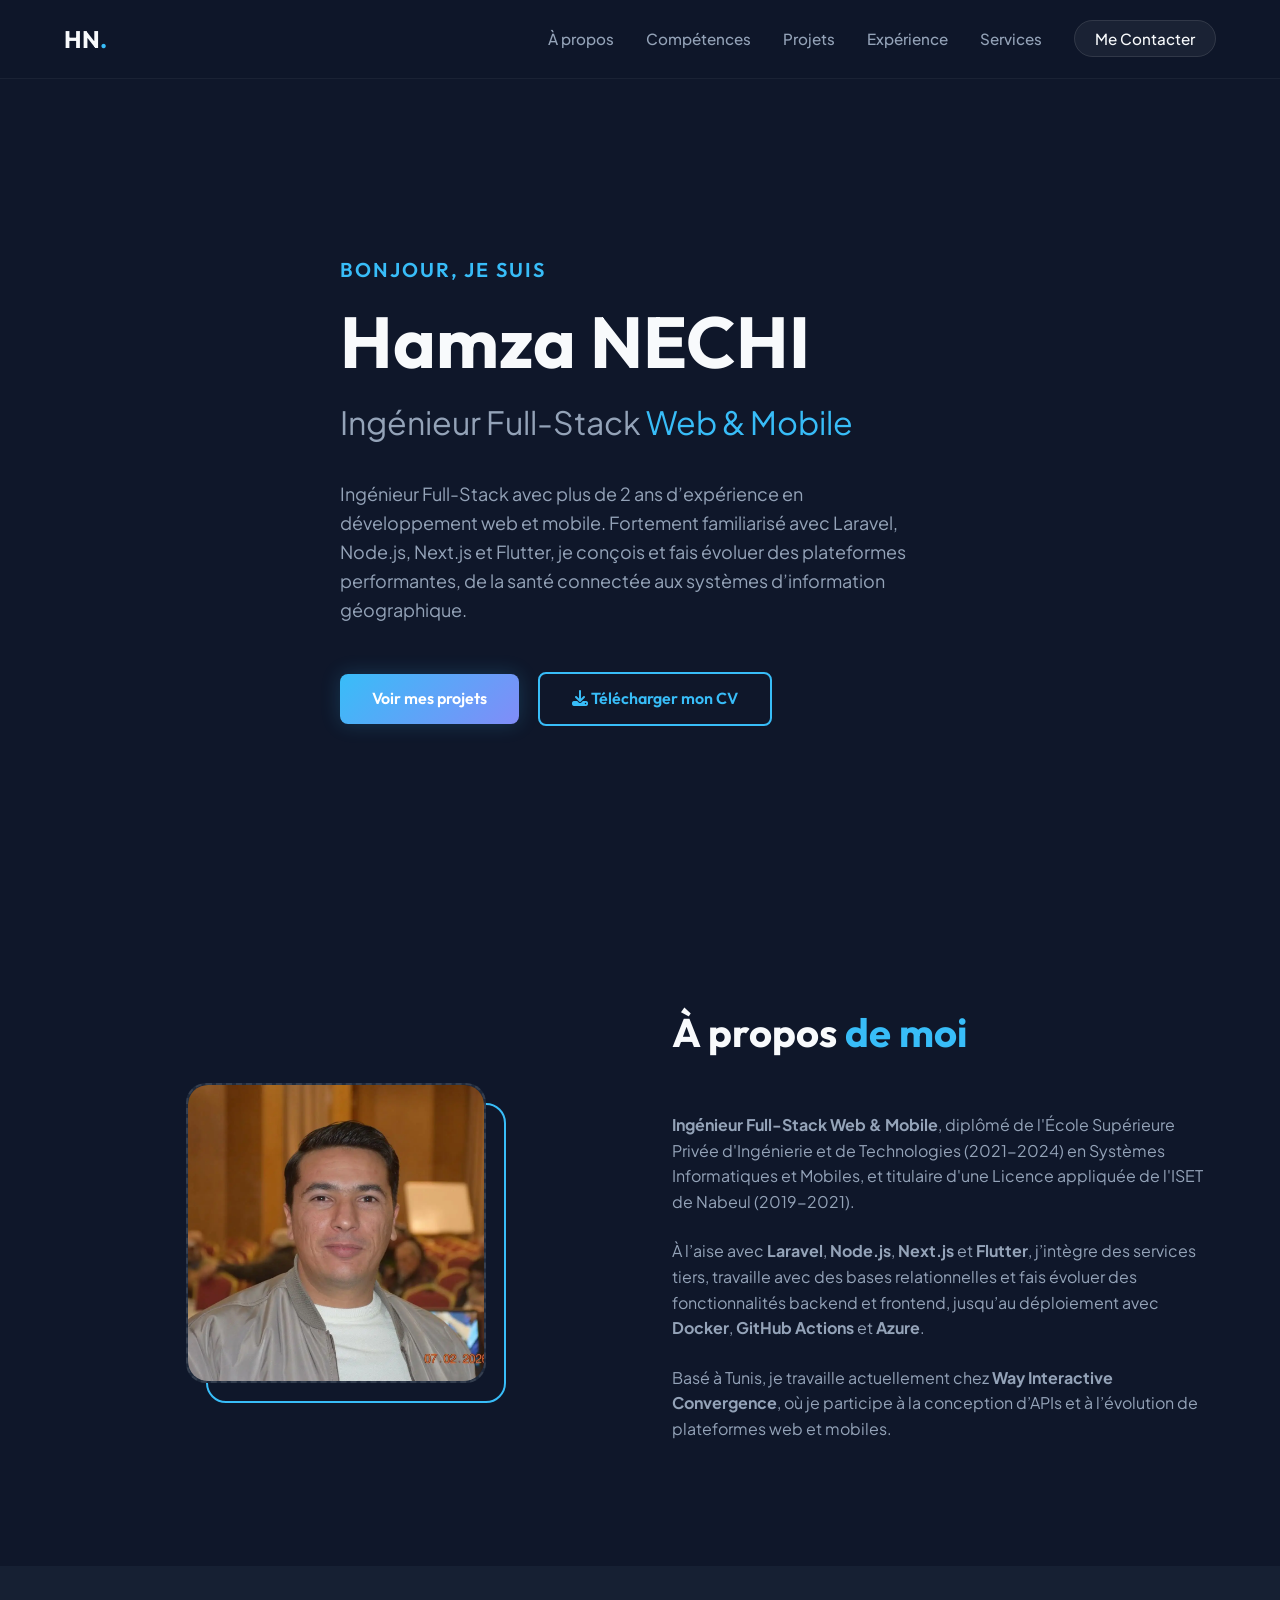
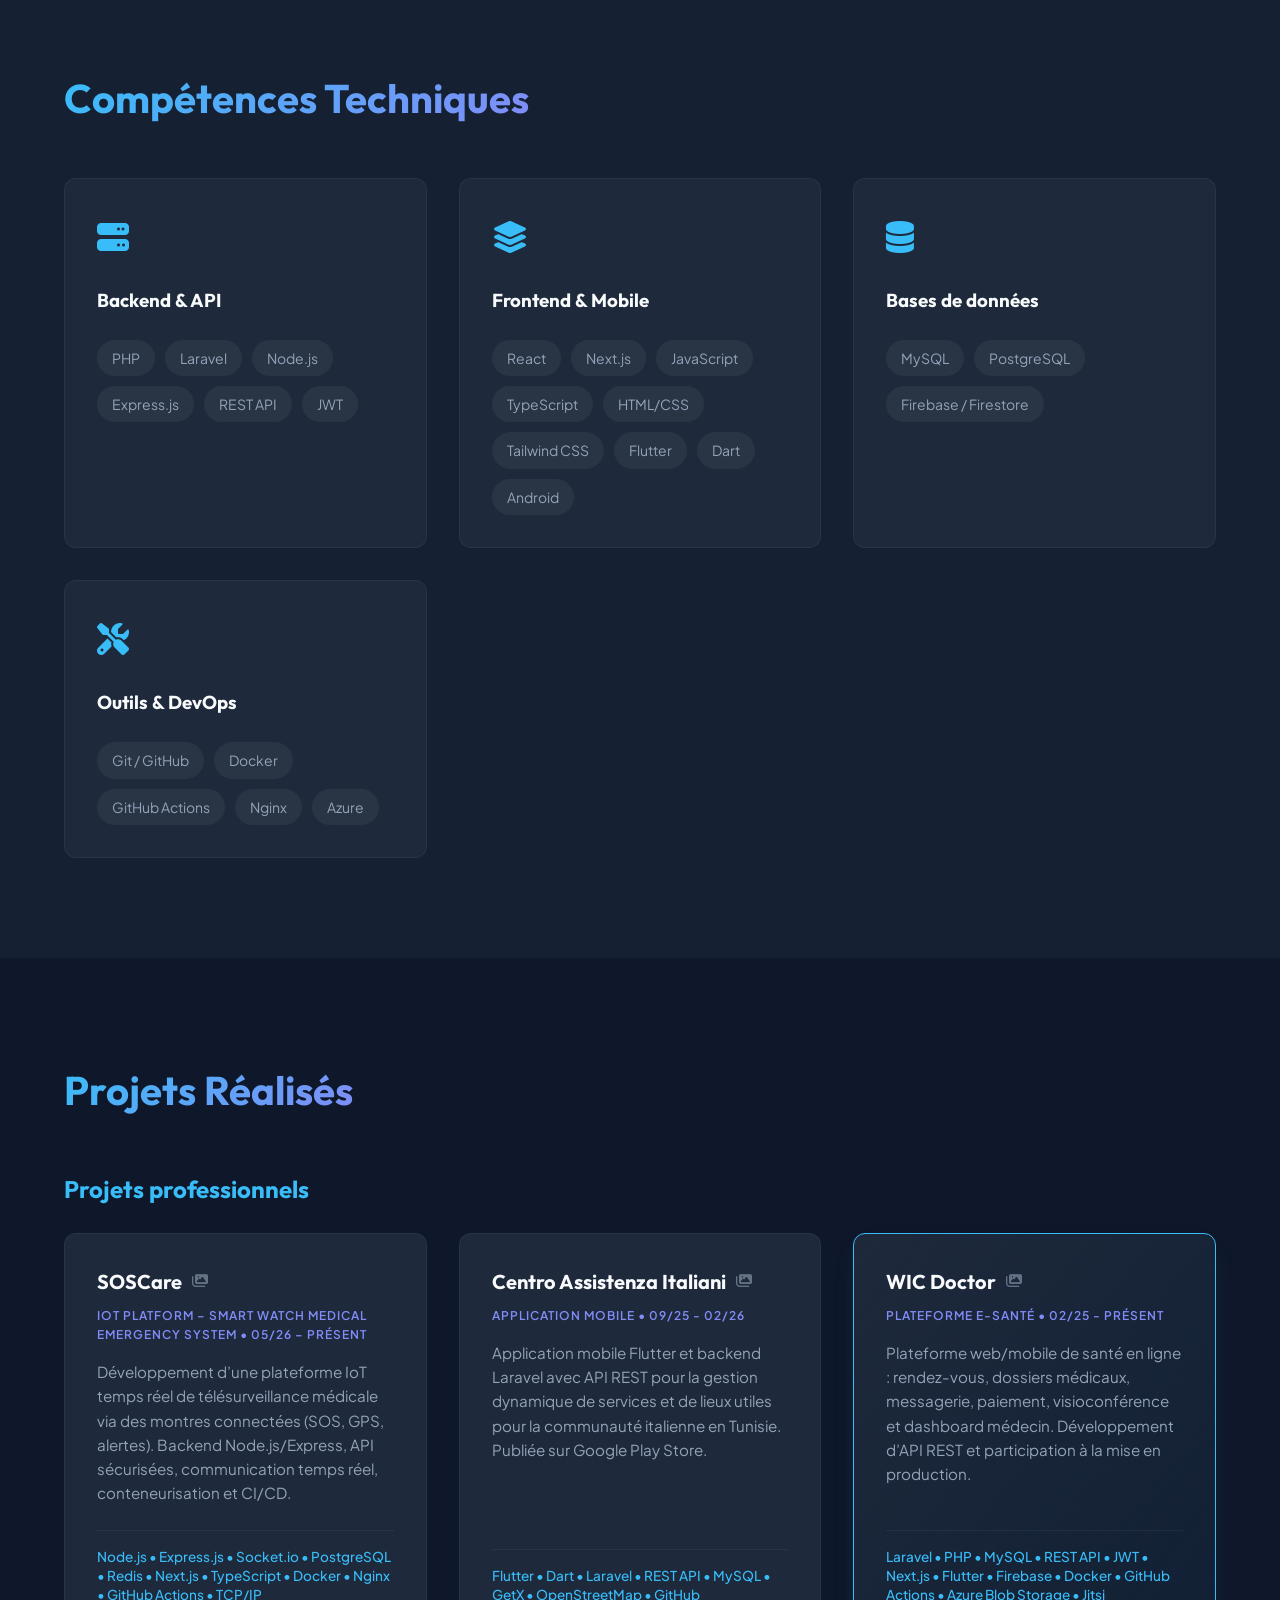
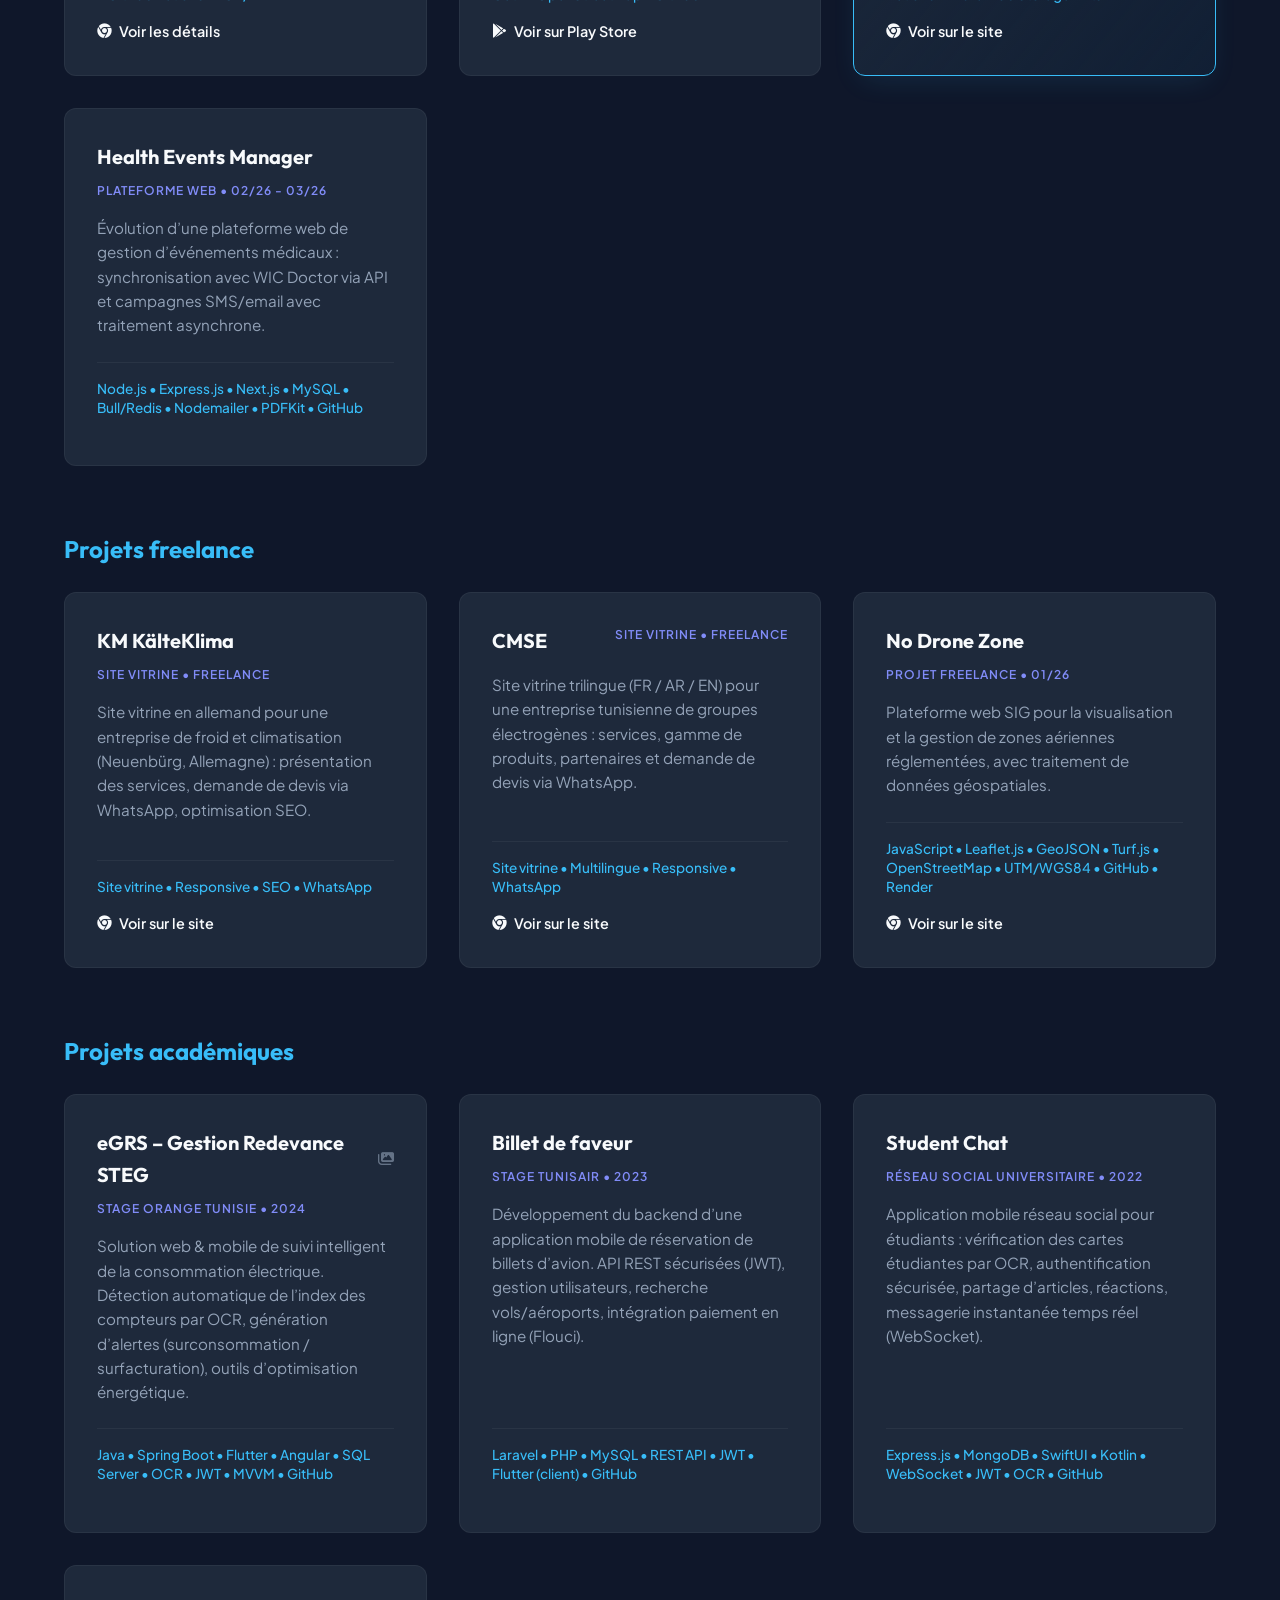
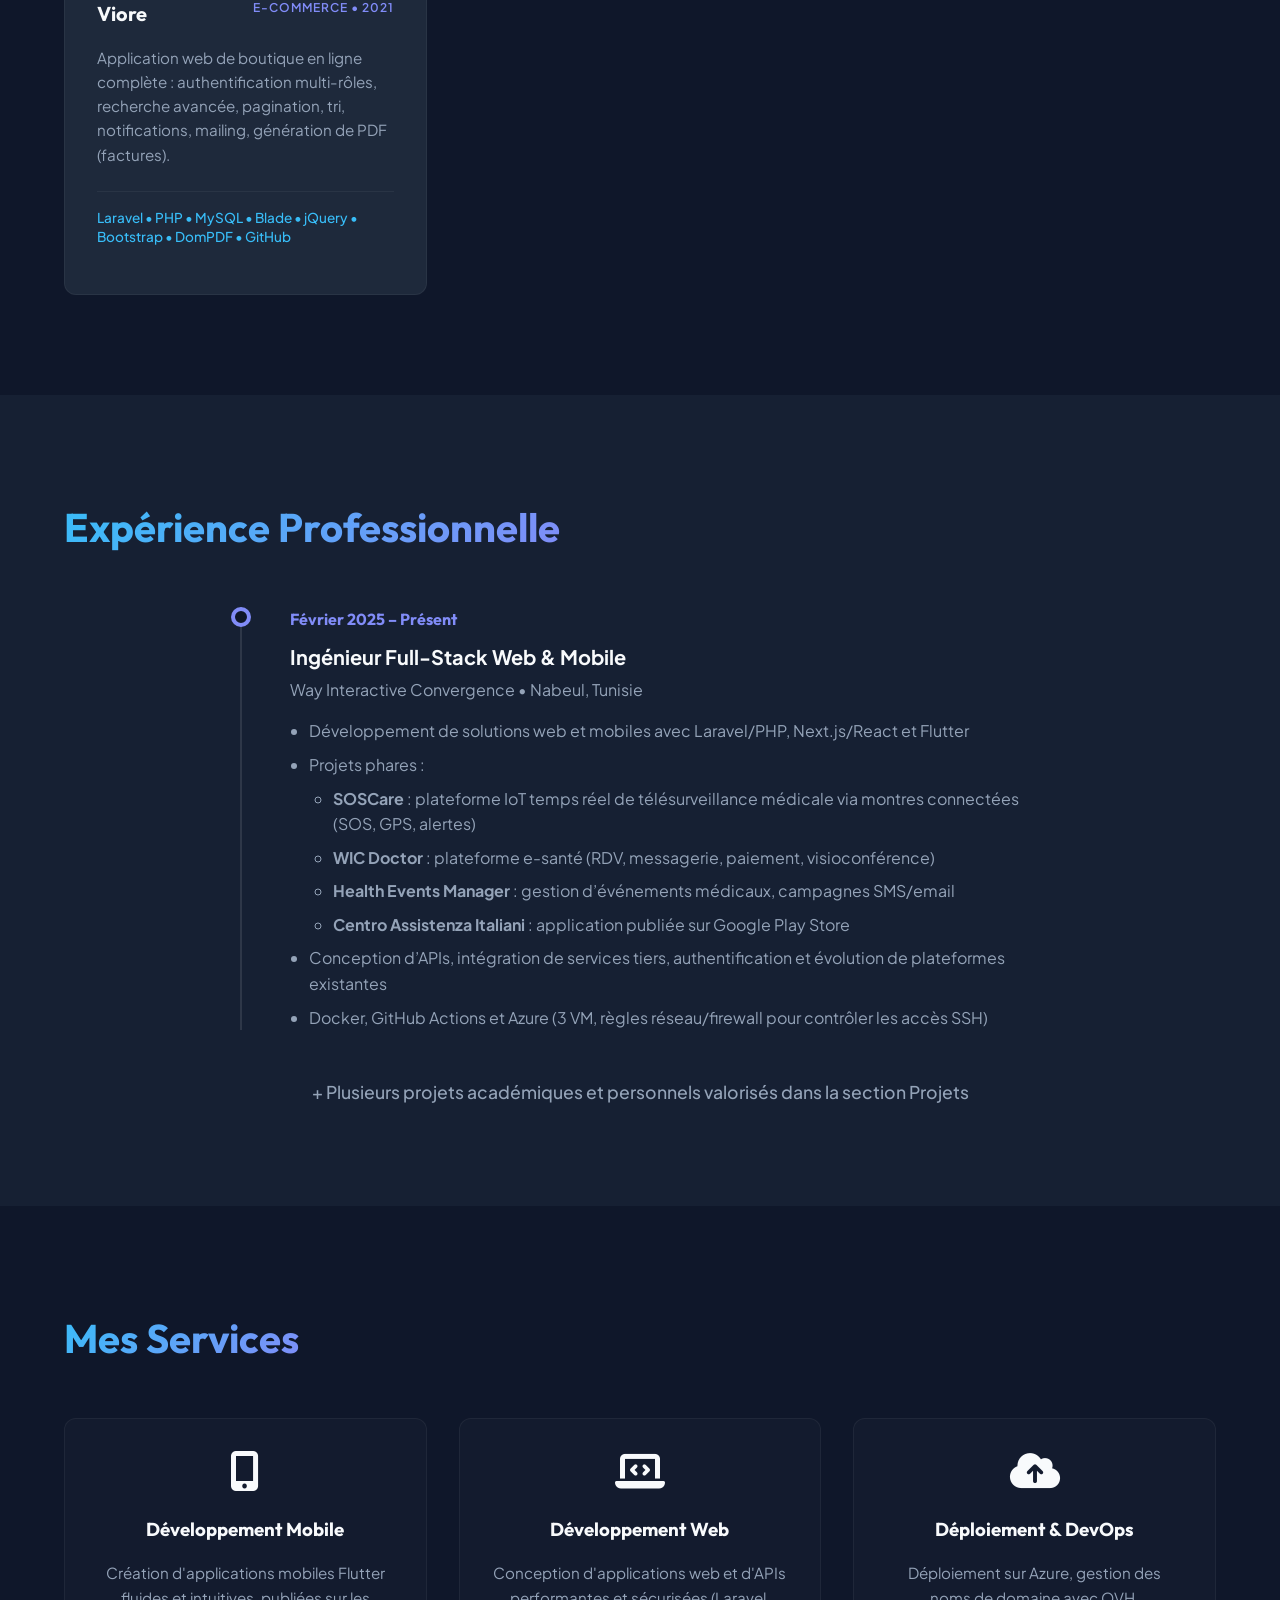
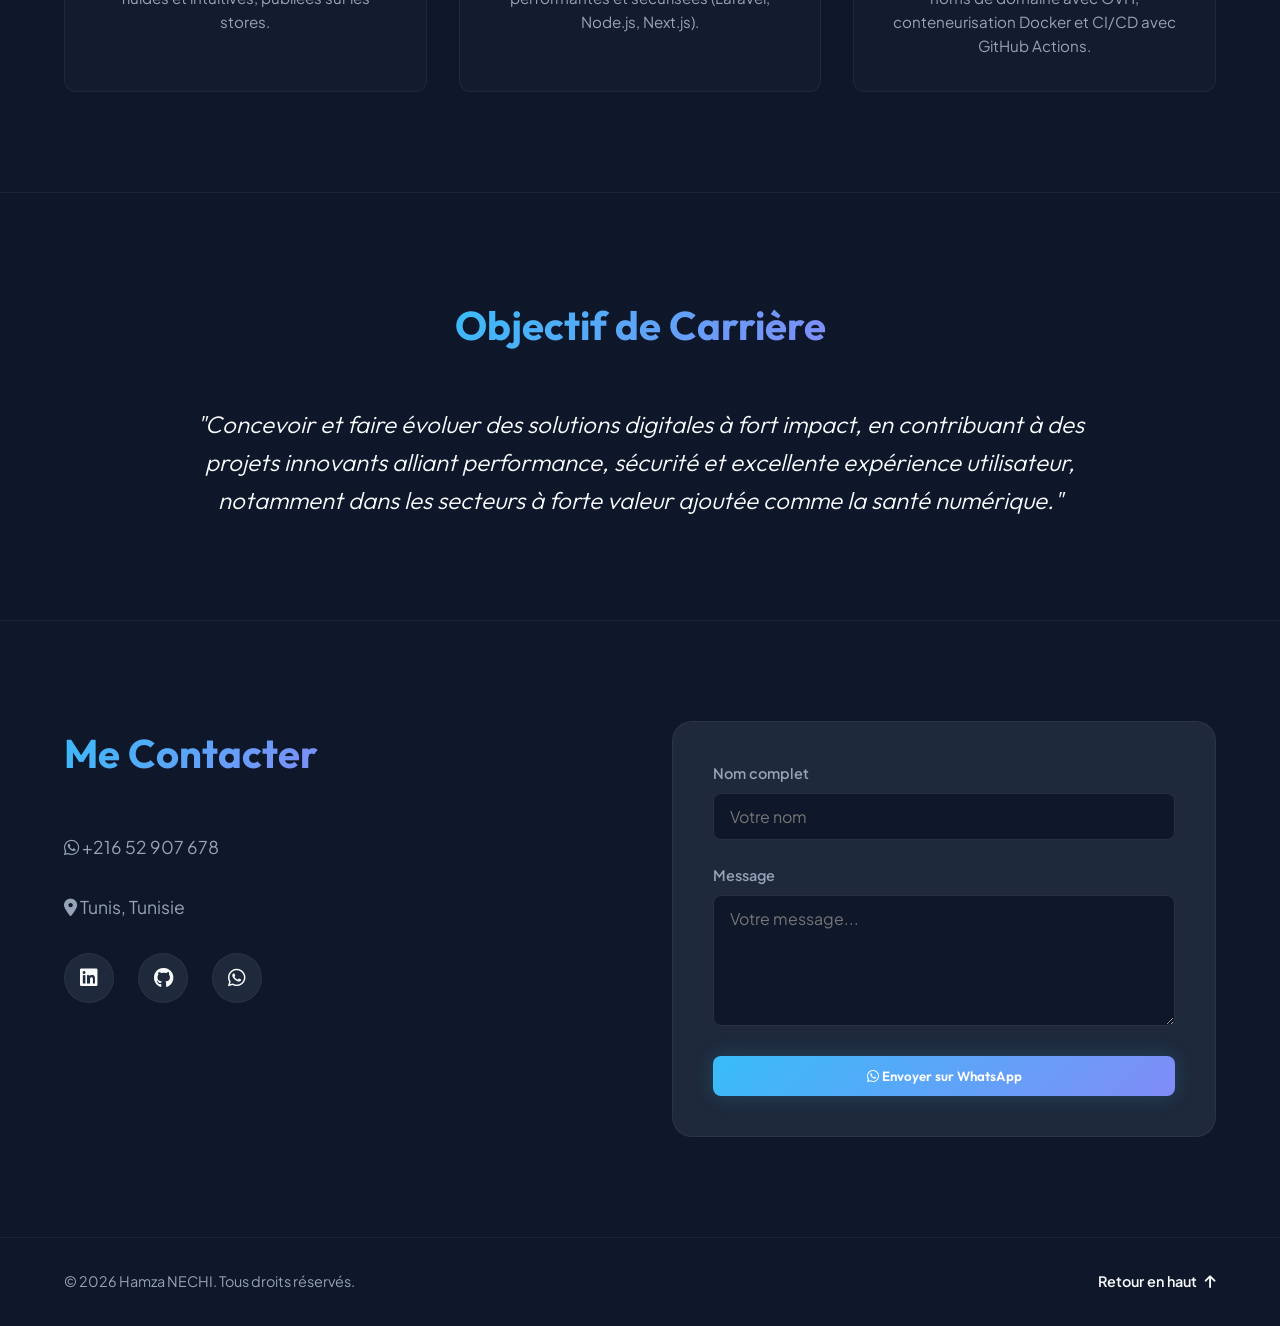
==== commit a44e4c0d: "photo profil webp + galerie wic" ====
--- a/index.html
+++ b/index.html
@@ -73,7 +73,7 @@
             <div class="about-image">
                 <div class="about-frame">
                     <div class="frame-content">
-                        <img src="assets/profile.jpeg" alt="Hamza NECHI">
+                        <img src="assets/profile.webp" alt="Hamza NECHI">
                     </div>
                     <div class="frame-backdrop"></div>
                 </div>
